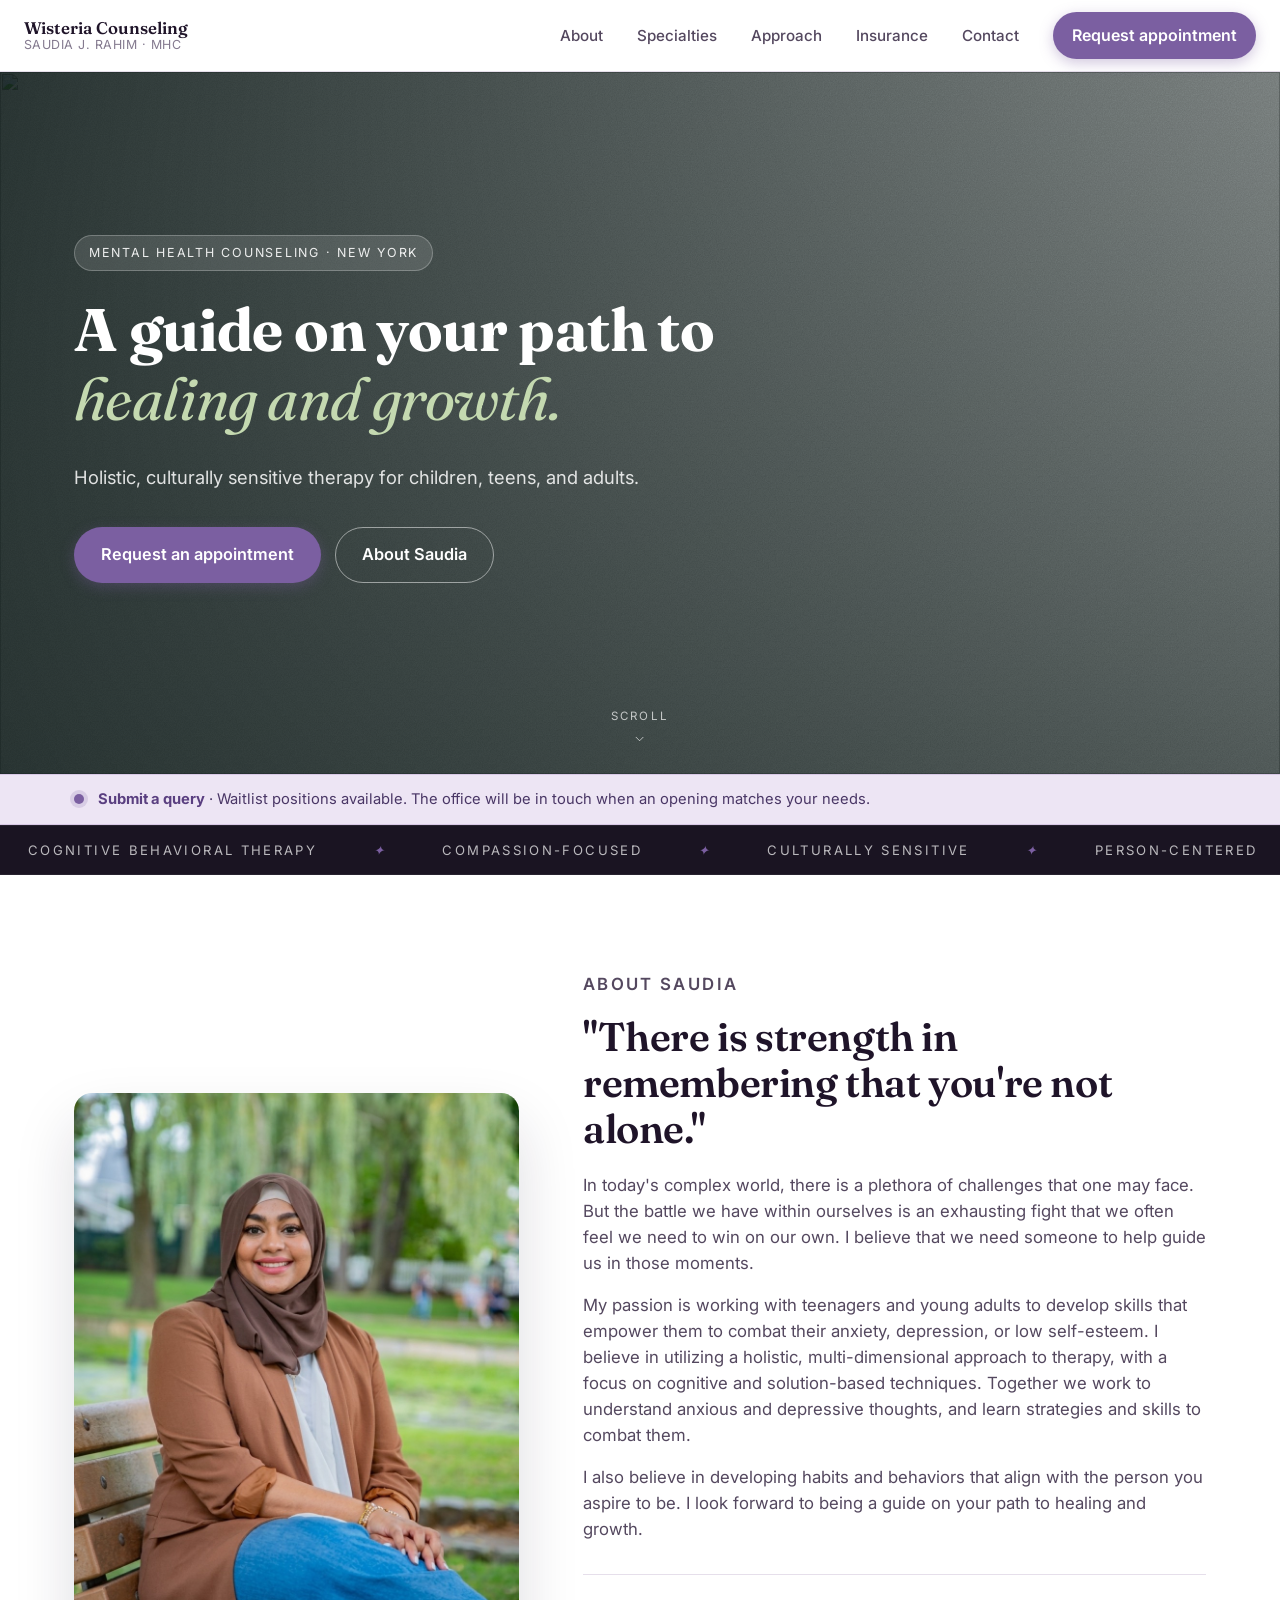
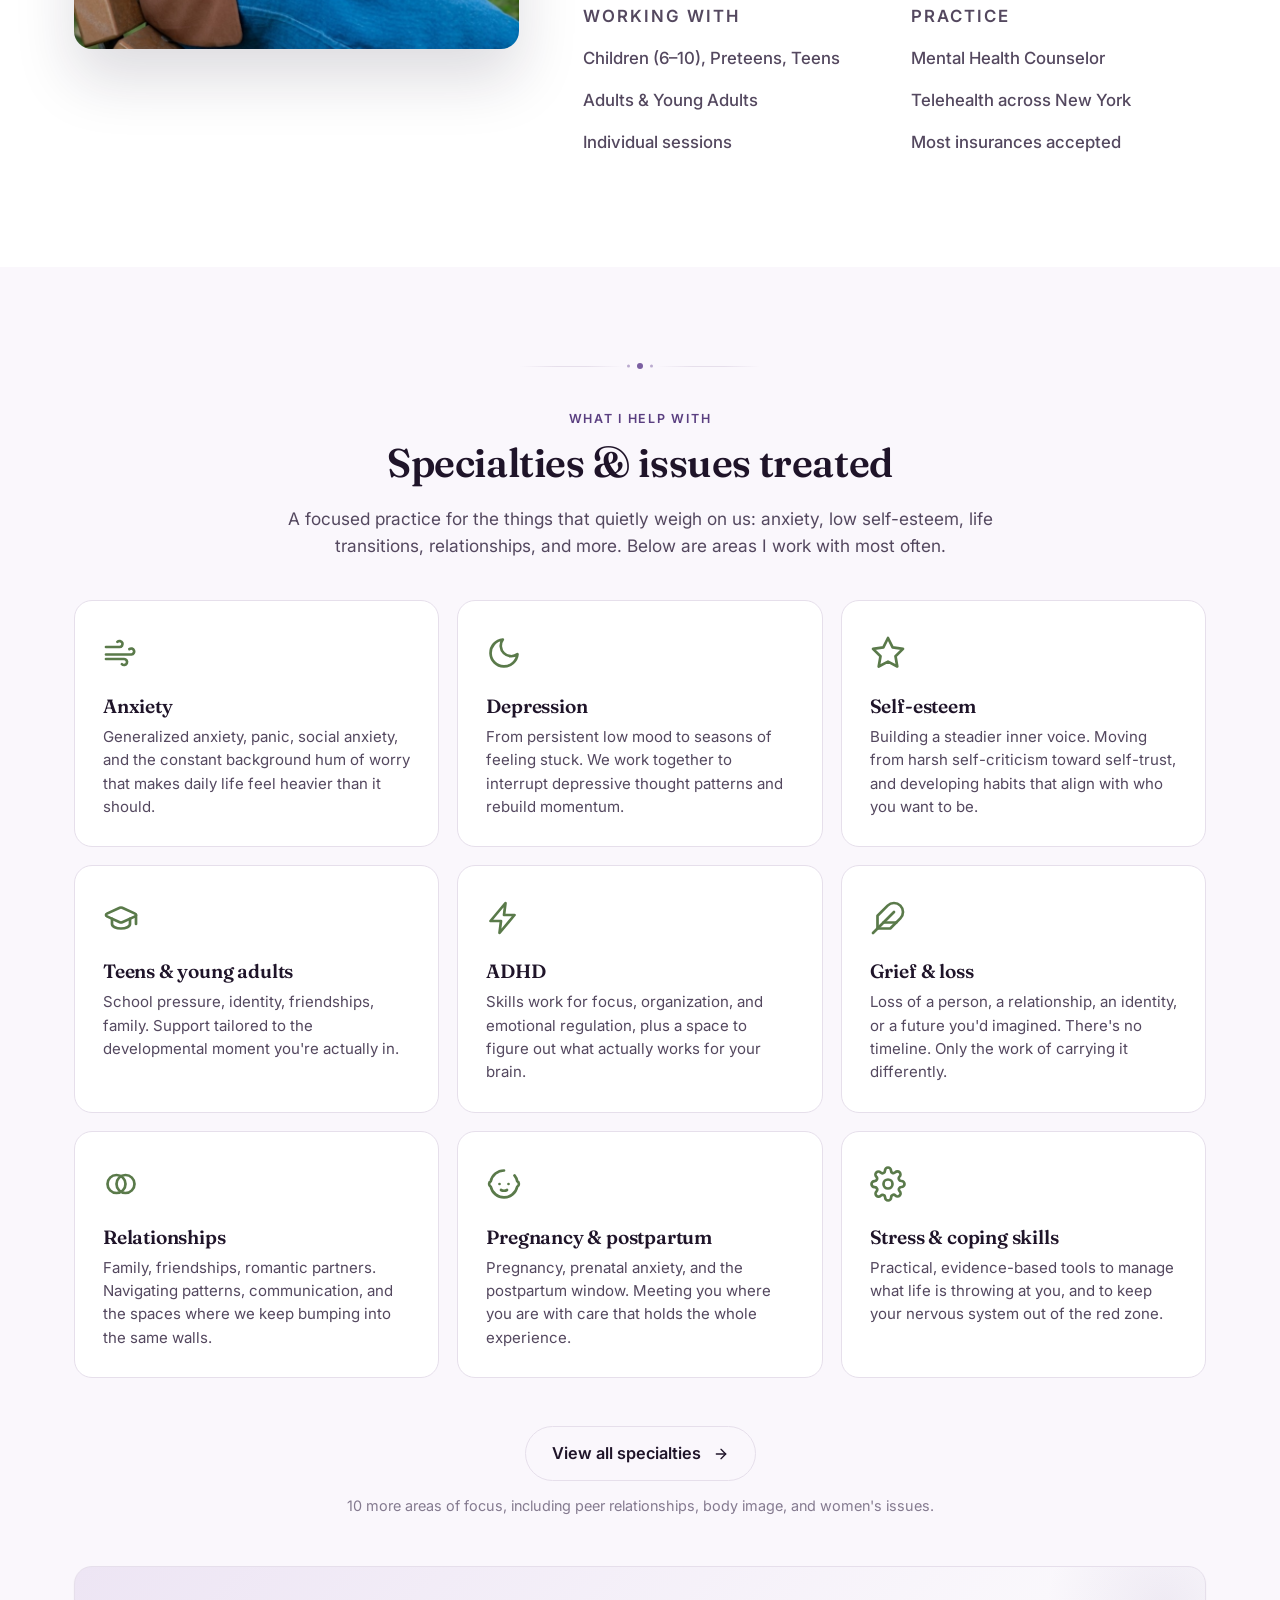
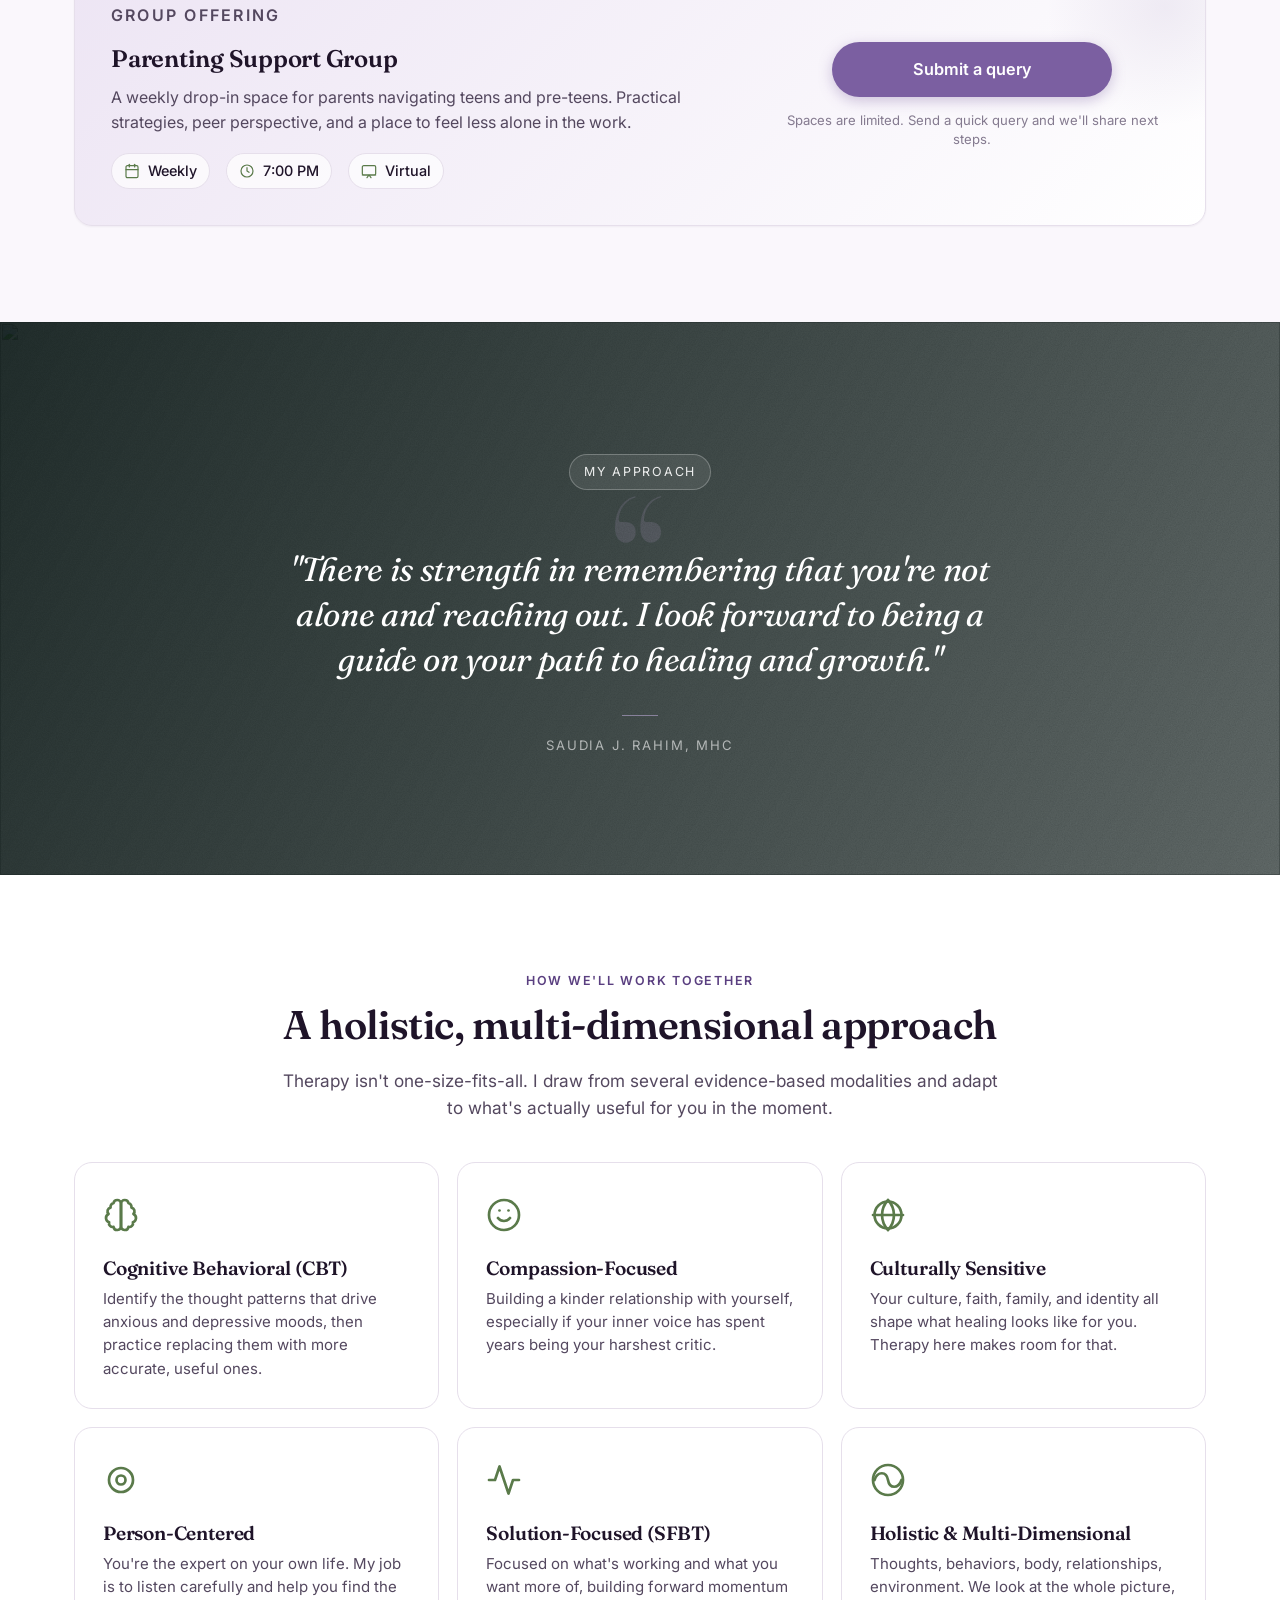
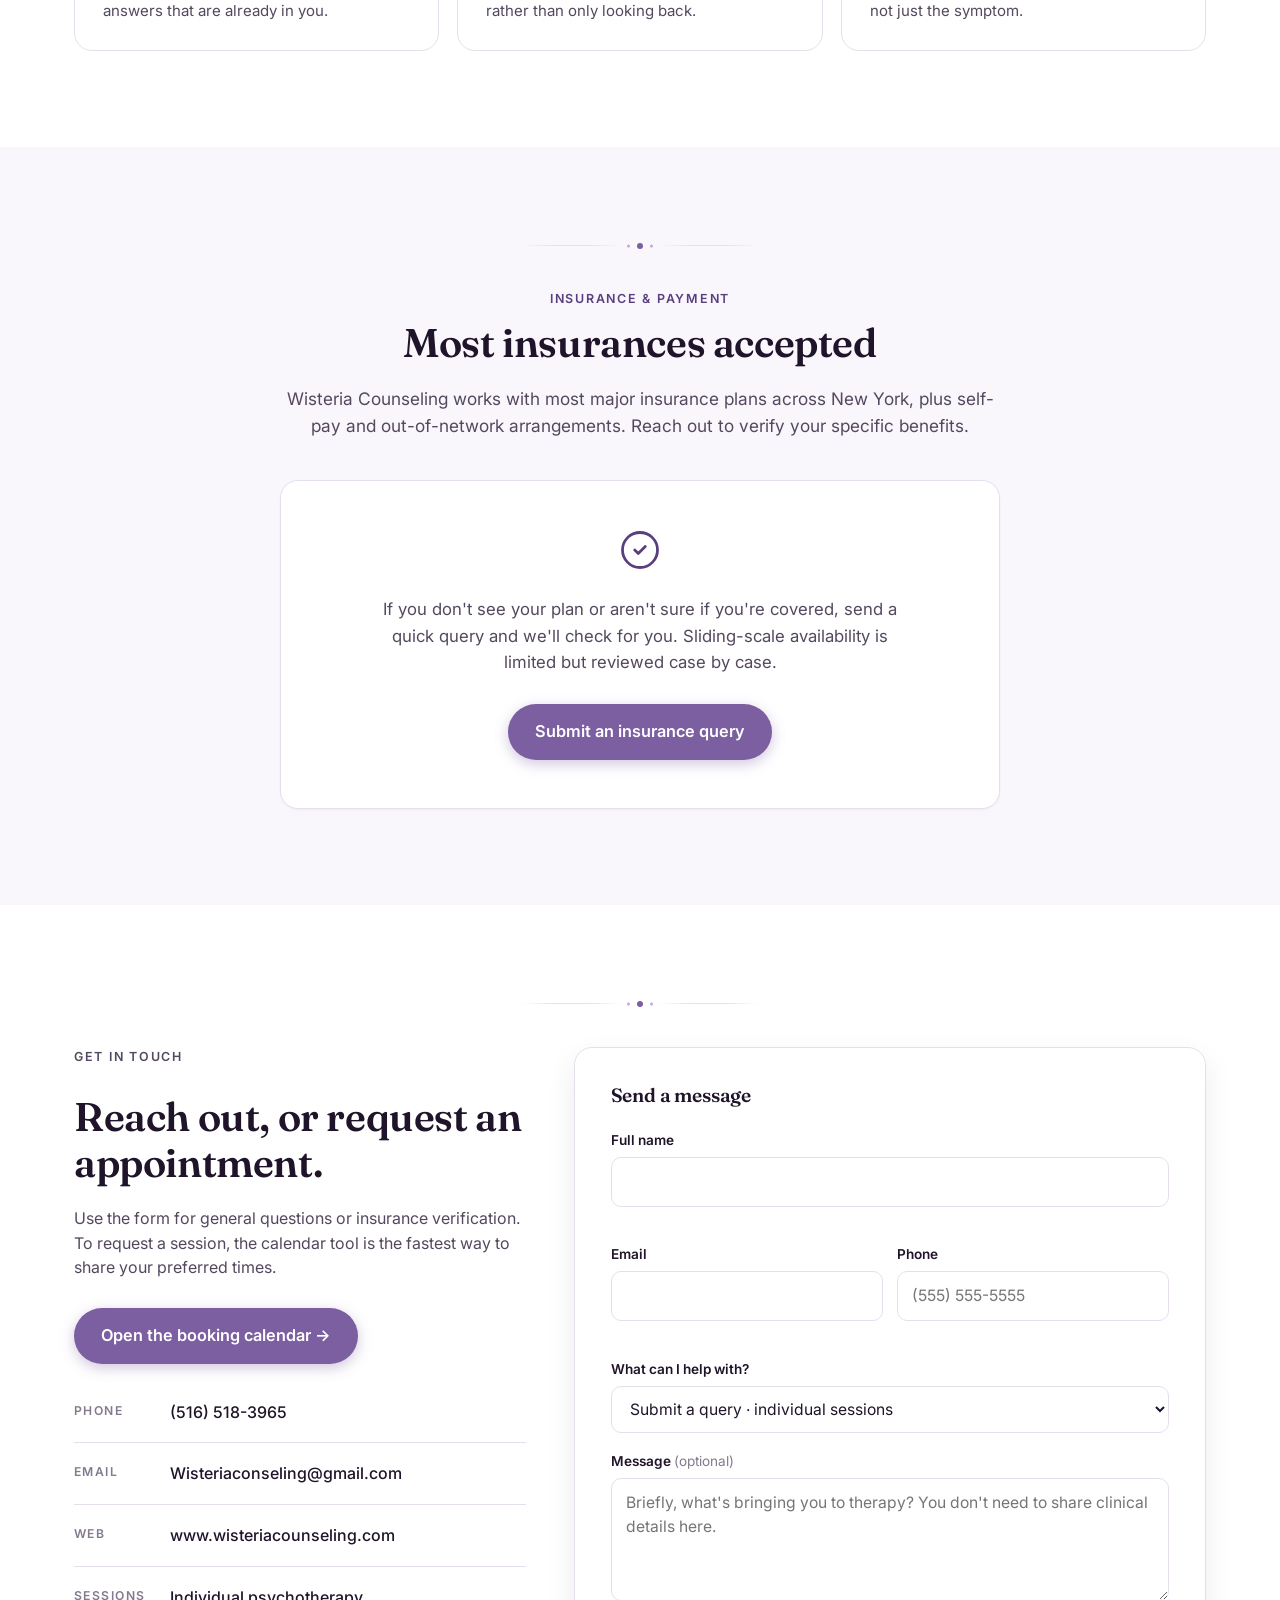
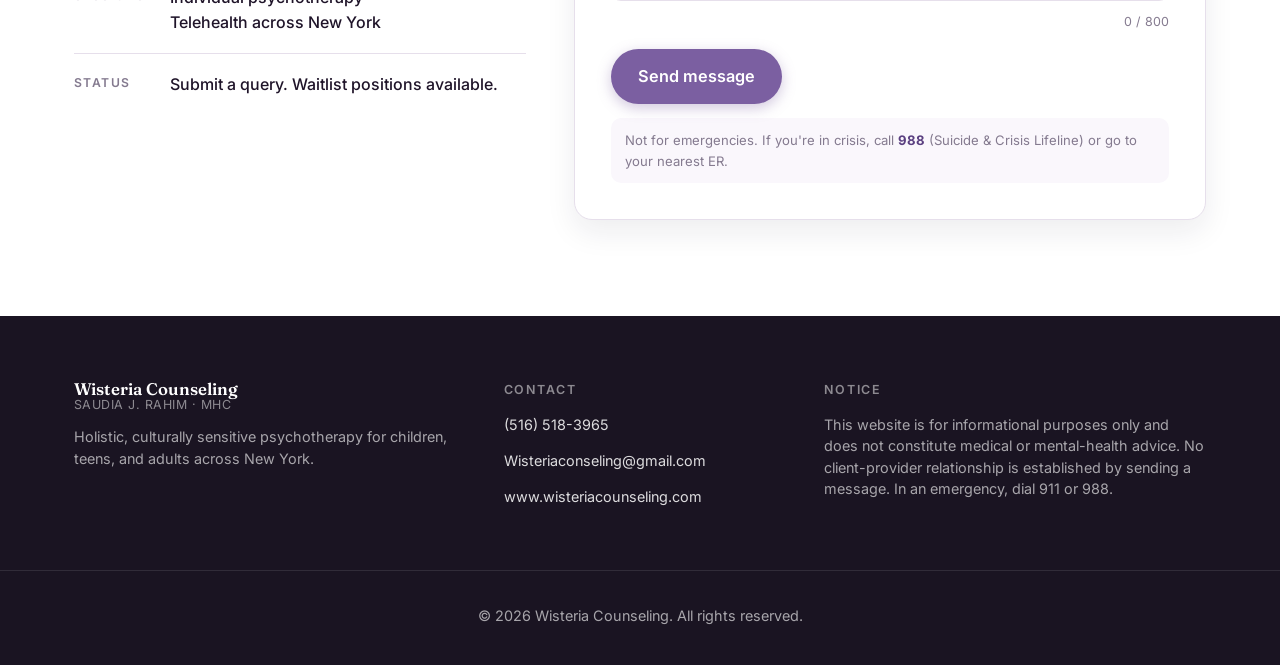
==== index.html @ a7a2834b "Swap hero and spotlight wisteria photos to denser-bloom shots Both background images now use closer," ====
<!doctype html>
<html lang="en">
<head>
  <meta charset="utf-8" />
  <meta name="viewport" content="width=device-width,initial-scale=1" />
  <title>Wisteria Counseling · Saudia J. Rahim, MHC · New York</title>
  <meta name="description" content="Holistic, culturally sensitive psychotherapy for children, teens, and adults across New York. Cognitive and solution-focused approaches for anxiety, depression, and self-esteem." />
  <link rel="preconnect" href="https://fonts.googleapis.com" />
  <link rel="preconnect" href="https://fonts.gstatic.com" crossorigin />
  <link rel="stylesheet" href="https://fonts.googleapis.com/css2?family=Fraunces:opsz,wght@9..144,400;9..144,600;9..144,700&family=Inter:wght@400;500;600;700&display=swap" />
  <link rel="stylesheet" href="styles.css?v=2" />
</head>
<body>
  <a class="skip" href="#contact">Skip to contact</a>

  <header class="topbar">
    <a class="brand" href="/">
      <span class="brand-text">
        <strong>Wisteria Counseling</strong>
        <em>Saudia J. Rahim · MHC</em>
      </span>
    </a>

    <nav class="nav" aria-label="Primary">
      <a href="#about">About</a>
      <a href="#services">Specialties</a>
      <a href="#approach">Approach</a>
      <a href="#insurance">Insurance</a>
      <a href="#contact">Contact</a>
    </nav>

    <div class="topbar-cta">
      <a class="btn btn-primary" href="booking.html">Request appointment</a>
    </div>

    <button class="hamburger" id="hamburger" aria-label="Open menu" aria-expanded="false" aria-controls="mobile-menu">
      <span></span><span></span><span></span>
    </button>
  </header>

  <div class="mobile-menu" id="mobile-menu" hidden>
    <a href="#about">About</a>
    <a href="#services">Specialties</a>
    <a href="#approach">Approach</a>
    <a href="#insurance">Insurance</a>
    <a href="#contact">Contact</a>
    <a class="btn btn-primary" href="booking.html">Request appointment</a>
  </div>

  <!-- HERO -->
  <section class="hero">
    <img class="hero-photo" src="https://images.unsplash.com/photo-1672191777036-8cdf2d281b0f?w=2000&q=80&auto=format&fit=crop" alt="" />
    <div class="hero-overlay"></div>
    <div class="grain" aria-hidden="true"></div>
    <div class="hero-inner">
      <p class="eyebrow">Mental health counseling · New York</p>
      <h1>A guide on your path to <span class="accent">healing and growth.</span></h1>
      <p class="hero-sub">Holistic, culturally sensitive therapy for children, teens, and adults.</p>
      <div class="hero-ctas">
        <a class="btn btn-primary btn-lg" href="booking.html">Request an appointment</a>
        <a class="btn btn-ghost btn-lg" href="#about">About Saudia</a>
      </div>
    </div>

    <a class="scroll-cue" href="#about" aria-label="Scroll to about section">
      <span>Scroll</span>
      <svg viewBox="0 0 24 24" width="14" height="14" fill="none" stroke="currentColor" stroke-width="1.6" stroke-linecap="round" stroke-linejoin="round"><polyline points="6 9 12 15 18 9"/></svg>
    </a>
  </section>

  <!-- NOT ACCEPTING NOTICE -->
  <div class="notice" role="status" aria-live="polite">
    <div class="wrap notice-inner">
      <span class="notice-dot" aria-hidden="true"></span>
      <p><strong>Submit a query</strong> · Waitlist positions available. The office will be in touch when an opening matches your needs.</p>
    </div>
  </div>

  <!-- TICKER -->
  <div class="ticker" aria-hidden="true">
    <div class="ticker-track">
      <span>
        Cognitive Behavioral Therapy <em class="sep">✦</em>
        Compassion-Focused <em class="sep">✦</em>
        Culturally Sensitive <em class="sep">✦</em>
        Person-Centered <em class="sep">✦</em>
        Solution-Focused Brief Therapy <em class="sep">✦</em>
        Holistic &amp; Multi-Dimensional <em class="sep">✦</em>
      </span>
      <span>
        Cognitive Behavioral Therapy <em class="sep">✦</em>
        Compassion-Focused <em class="sep">✦</em>
        Culturally Sensitive <em class="sep">✦</em>
        Person-Centered <em class="sep">✦</em>
        Solution-Focused Brief Therapy <em class="sep">✦</em>
        Holistic &amp; Multi-Dimensional <em class="sep">✦</em>
      </span>
    </div>
  </div>

  <!-- ABOUT -->
  <section class="section" id="about">
    <div class="wrap about-grid">
      <figure class="about-photo reveal">
        <img src="images/saudia.jpeg" alt="Saudia Jameela Rahim, MHC, LP" />
      </figure>
      <div class="about-copy reveal">
        <p class="kicker">About Saudia</p>
        <h2>"There is strength in remembering that you're not alone."</h2>
        <p>In today's complex world, there is a plethora of challenges that one may face. But the battle we have within ourselves is an exhausting fight that we often feel we need to win on our own. I believe that we need someone to help guide us in those moments.</p>
        <p>My passion is working with teenagers and young adults to develop skills that empower them to combat their anxiety, depression, or low self-esteem. I believe in utilizing a holistic, multi-dimensional approach to therapy, with a focus on cognitive and solution-based techniques. Together we work to understand anxious and depressive thoughts, and learn strategies and skills to combat them.</p>
        <p>I also believe in developing habits and behaviors that align with the person you aspire to be. I look forward to being a guide on your path to healing and growth.</p>

        <div class="creds">
          <div>
            <p class="cred-label">Working with</p>
            <p class="cred-value">Children (6–10), Preteens, Teens</p>
            <p class="cred-value">Adults &amp; Young Adults</p>
            <p class="cred-value">Individual sessions</p>
          </div>
          <div>
            <p class="cred-label">Practice</p>
            <p class="cred-value">Mental Health Counselor</p>
            <p class="cred-value">Telehealth across New York</p>
            <p class="cred-value">Most insurances accepted</p>
          </div>
        </div>
      </div>
    </div>
  </section>

  <!-- SPECIALTIES -->
  <section class="section section-alt" id="services">
    <div class="wrap">
      <div class="ornament" aria-hidden="true"><span class="dot"></span></div>
      <header class="section-head reveal">
        <p class="kicker">What I help with</p>
        <h2>Specialties &amp; issues treated</h2>
        <p class="lead">A focused practice for the things that quietly weigh on us: anxiety, low self-esteem, life transitions, relationships, and more. Below are areas I work with most often.</p>
      </header>

      <div class="svc-grid reveal-grid">
        <article class="svc-card">
          <div class="svc-icon" aria-hidden="true">
            <svg viewBox="0 0 24 24" fill="none" stroke="currentColor" stroke-width="1.8" stroke-linecap="round" stroke-linejoin="round"><path d="M9.6 4.6A2 2 0 1 1 11 8H2"/><path d="M12.6 19.4A2 2 0 1 0 14 16H2"/><path d="M17.6 9.4A2 2 0 1 1 19 13H2"/></svg>
          </div>
          <h3>Anxiety</h3>
          <p>Generalized anxiety, panic, social anxiety, and the constant background hum of worry that makes daily life feel heavier than it should.</p>
        </article>

        <article class="svc-card">
          <div class="svc-icon" aria-hidden="true">
            <svg viewBox="0 0 24 24" fill="none" stroke="currentColor" stroke-width="1.8" stroke-linecap="round" stroke-linejoin="round"><path d="M21 12.79A9 9 0 1 1 11.21 3 7 7 0 0 0 21 12.79z"/></svg>
          </div>
          <h3>Depression</h3>
          <p>From persistent low mood to seasons of feeling stuck. We work together to interrupt depressive thought patterns and rebuild momentum.</p>
        </article>

        <article class="svc-card">
          <div class="svc-icon" aria-hidden="true">
            <svg viewBox="0 0 24 24" fill="none" stroke="currentColor" stroke-width="1.8" stroke-linecap="round" stroke-linejoin="round"><polygon points="12 2 15.09 8.26 22 9.27 17 14.14 18.18 21.02 12 17.77 5.82 21.02 7 14.14 2 9.27 8.91 8.26 12 2"/></svg>
          </div>
          <h3>Self-esteem</h3>
          <p>Building a steadier inner voice. Moving from harsh self-criticism toward self-trust, and developing habits that align with who you want to be.</p>
        </article>

        <article class="svc-card">
          <div class="svc-icon" aria-hidden="true">
            <svg viewBox="0 0 24 24" fill="none" stroke="currentColor" stroke-width="1.8" stroke-linecap="round" stroke-linejoin="round"><path d="M21.42 10.922a1 1 0 0 0-.019-1.838L12.83 5.18a2 2 0 0 0-1.66 0L2.6 9.08a1 1 0 0 0 0 1.832l8.57 3.908a2 2 0 0 0 1.66 0z"/><path d="M22 10v6"/><path d="M6 12.5V16a6 3 0 0 0 12 0v-3.5"/></svg>
          </div>
          <h3>Teens &amp; young adults</h3>
          <p>School pressure, identity, friendships, family. Support tailored to the developmental moment you're actually in.</p>
        </article>

        <article class="svc-card">
          <div class="svc-icon" aria-hidden="true">
            <svg viewBox="0 0 24 24" fill="none" stroke="currentColor" stroke-width="1.8" stroke-linecap="round" stroke-linejoin="round"><path d="M13 2 3 14h7l-1 8 10-12h-7l1-8z"/></svg>
          </div>
          <h3>ADHD</h3>
          <p>Skills work for focus, organization, and emotional regulation, plus a space to figure out what actually works for your brain.</p>
        </article>

        <article class="svc-card">
          <div class="svc-icon" aria-hidden="true">
            <svg viewBox="0 0 24 24" fill="none" stroke="currentColor" stroke-width="1.8" stroke-linecap="round" stroke-linejoin="round"><path d="M20.24 12.24a6 6 0 0 0-8.49-8.49L5 10.5V19h8.5z"/><line x1="16" y1="8" x2="2" y2="22"/><line x1="17.5" y1="15" x2="9" y2="15"/></svg>
          </div>
          <h3>Grief &amp; loss</h3>
          <p>Loss of a person, a relationship, an identity, or a future you'd imagined. There's no timeline. Only the work of carrying it differently.</p>
        </article>

        <article class="svc-card">
          <div class="svc-icon" aria-hidden="true">
            <svg viewBox="0 0 24 24" fill="none" stroke="currentColor" stroke-width="1.8" stroke-linecap="round" stroke-linejoin="round"><circle cx="9" cy="12" r="6"/><circle cx="15" cy="12" r="6"/></svg>
          </div>
          <h3>Relationships</h3>
          <p>Family, friendships, romantic partners. Navigating patterns, communication, and the spaces where we keep bumping into the same walls.</p>
        </article>

        <article class="svc-card">
          <div class="svc-icon" aria-hidden="true">
            <svg viewBox="0 0 24 24" fill="none" stroke="currentColor" stroke-width="1.8" stroke-linecap="round" stroke-linejoin="round"><path d="M9 12h.01"/><path d="M15 12h.01"/><path d="M10 16c.5.3 1.2.5 2 .5s1.5-.2 2-.5"/><path d="M19 6.3a9 9 0 0 1 1.8 3.9 2 2 0 0 1 0 3.6 9 9 0 0 1-17.6 0 2 2 0 0 1 0-3.6A9 9 0 0 1 12 3"/></svg>
          </div>
          <h3>Pregnancy &amp; postpartum</h3>
          <p>Pregnancy, prenatal anxiety, and the postpartum window. Meeting you where you are with care that holds the whole experience.</p>
        </article>

        <article class="svc-card">
          <div class="svc-icon" aria-hidden="true">
            <svg viewBox="0 0 24 24" fill="none" stroke="currentColor" stroke-width="1.8" stroke-linecap="round" stroke-linejoin="round"><circle cx="12" cy="12" r="3"/><path d="M19.4 15a1.65 1.65 0 0 0 .33 1.82l.06.06a2 2 0 0 1-2.83 2.83l-.06-.06a1.65 1.65 0 0 0-1.82-.33 1.65 1.65 0 0 0-1 1.51V21a2 2 0 0 1-4 0v-.09A1.65 1.65 0 0 0 9 19.4a1.65 1.65 0 0 0-1.82.33l-.06.06a2 2 0 0 1-2.83-2.83l.06-.06a1.65 1.65 0 0 0 .33-1.82 1.65 1.65 0 0 0-1.51-1H3a2 2 0 0 1 0-4h.09A1.65 1.65 0 0 0 4.6 9a1.65 1.65 0 0 0-.33-1.82l-.06-.06a2 2 0 0 1 2.83-2.83l.06.06a1.65 1.65 0 0 0 1.82.33H9a1.65 1.65 0 0 0 1-1.51V3a2 2 0 0 1 4 0v.09a1.65 1.65 0 0 0 1 1.51 1.65 1.65 0 0 0 1.82-.33l.06-.06a2 2 0 0 1 2.83 2.83l-.06.06a1.65 1.65 0 0 0-.33 1.82V9a1.65 1.65 0 0 0 1.51 1H21a2 2 0 0 1 0 4h-.09a1.65 1.65 0 0 0-1.51 1z"/></svg>
          </div>
          <h3>Stress &amp; coping skills</h3>
          <p>Practical, evidence-based tools to manage what life is throwing at you, and to keep your nervous system out of the red zone.</p>
        </article>
      </div>

      <div class="svc-more">
        <a class="btn btn-ghost btn-lg" href="specialties.html" style="color: var(--text); border-color: var(--border);">
          View all specialties
          <svg viewBox="0 0 24 24" width="16" height="16" fill="none" stroke="currentColor" stroke-width="2" stroke-linecap="round" stroke-linejoin="round" style="margin-left: 4px;"><line x1="5" y1="12" x2="19" y2="12"/><polyline points="12 5 19 12 12 19"/></svg>
        </a>
        <p class="svc-more-note">10 more areas of focus, including peer relationships, body image, and women's issues.</p>
      </div>

      <!-- Featured group offering -->
      <aside class="featured-svc reveal" aria-labelledby="psg-title">
        <div class="featured-svc-meta">
          <p class="kicker">Group offering</p>
          <h3 id="psg-title">Parenting Support Group</h3>
          <p>A weekly drop-in space for parents navigating teens and pre-teens. Practical strategies, peer perspective, and a place to feel less alone in the work.</p>
          <ul class="featured-svc-facts" aria-label="Group details">
            <li>
              <svg viewBox="0 0 24 24" width="16" height="16" fill="none" stroke="currentColor" stroke-width="1.8" stroke-linecap="round" stroke-linejoin="round" aria-hidden="true"><rect x="3" y="4" width="18" height="18" rx="2"/><line x1="16" y1="2" x2="16" y2="6"/><line x1="8" y1="2" x2="8" y2="6"/><line x1="3" y1="10" x2="21" y2="10"/></svg>
              Weekly
            </li>
            <li>
              <svg viewBox="0 0 24 24" width="16" height="16" fill="none" stroke="currentColor" stroke-width="1.8" stroke-linecap="round" stroke-linejoin="round" aria-hidden="true"><circle cx="12" cy="12" r="9"/><polyline points="12 7 12 12 15 14"/></svg>
              7:00 PM
            </li>
            <li>
              <svg viewBox="0 0 24 24" width="16" height="16" fill="none" stroke="currentColor" stroke-width="1.8" stroke-linecap="round" stroke-linejoin="round" aria-hidden="true"><rect x="2" y="4" width="20" height="14" rx="2"/><path d="m9 22 3-4 3 4M2 18h20"/></svg>
              Virtual
            </li>
          </ul>
        </div>
        <div class="featured-svc-cta">
          <a class="btn btn-primary btn-lg" href="#contact">Submit a query</a>
          <p class="featured-svc-note">Spaces are limited. Send a quick query and we'll share next steps.</p>
        </div>
      </aside>
    </div>
  </section>

  <!-- SPOTLIGHT / philosophy -->
  <section class="spotlight">
    <img class="spotlight-photo" src="https://images.unsplash.com/photo-1651469322192-32acbc41a367?w=2000&q=80&auto=format&fit=crop" alt="" />
    <div class="spotlight-overlay"></div>
    <div class="grain" aria-hidden="true"></div>
    <div class="spotlight-inner">
      <p class="eyebrow">My approach</p>
      <blockquote>
        <p>"There is strength in remembering that you're not alone and reaching out. I look forward to being a guide on your path to healing and growth."</p>
        <footer>Saudia J. Rahim, MHC</footer>
      </blockquote>
    </div>
  </section>

  <!-- APPROACH / modalities -->
  <section class="section" id="approach">
    <div class="wrap">
      <header class="section-head reveal">
        <p class="kicker">How we'll work together</p>
        <h2>A holistic, multi-dimensional approach</h2>
        <p class="lead">Therapy isn't one-size-fits-all. I draw from several evidence-based modalities and adapt to what's actually useful for you in the moment.</p>
      </header>

      <div class="svc-grid reveal-grid">
        <article class="svc-card">
          <div class="svc-icon" aria-hidden="true">
            <svg viewBox="0 0 24 24" fill="none" stroke="currentColor" stroke-width="1.8" stroke-linecap="round" stroke-linejoin="round"><path d="M9.5 2A2.5 2.5 0 0 1 12 4.5v15a2.5 2.5 0 0 1-4.96.44 2.5 2.5 0 0 1-2.96-3.08 3 3 0 0 1-.34-5.58 2.5 2.5 0 0 1 1.32-4.24 2.5 2.5 0 0 1 1.98-3 2.5 2.5 0 0 1 2.46-2.04Z"/><path d="M14.5 2A2.5 2.5 0 0 0 12 4.5v15a2.5 2.5 0 0 0 4.96.44 2.5 2.5 0 0 0 2.96-3.08 3 3 0 0 0 .34-5.58 2.5 2.5 0 0 0-1.32-4.24 2.5 2.5 0 0 0-1.98-3 2.5 2.5 0 0 0-2.46-2.04Z"/></svg>
          </div>
          <h3>Cognitive Behavioral (CBT)</h3>
          <p>Identify the thought patterns that drive anxious and depressive moods, then practice replacing them with more accurate, useful ones.</p>
        </article>

        <article class="svc-card">
          <div class="svc-icon" aria-hidden="true">
            <svg viewBox="0 0 24 24" fill="none" stroke="currentColor" stroke-width="1.8" stroke-linecap="round" stroke-linejoin="round"><circle cx="12" cy="12" r="10"/><path d="M8 14s1.5 2 4 2 4-2 4-2"/><line x1="9" y1="9" x2="9.01" y2="9"/><line x1="15" y1="9" x2="15.01" y2="9"/></svg>
          </div>
          <h3>Compassion-Focused</h3>
          <p>Building a kinder relationship with yourself, especially if your inner voice has spent years being your harshest critic.</p>
        </article>

        <article class="svc-card">
          <div class="svc-icon" aria-hidden="true">
            <svg viewBox="0 0 24 24" fill="none" stroke="currentColor" stroke-width="1.8" stroke-linecap="round" stroke-linejoin="round"><circle cx="12" cy="12" r="9"/><path d="M2 12h20M12 2a15 15 0 0 1 4 10 15 15 0 0 1-4 10M12 2a15 15 0 0 0-4 10 15 15 0 0 0 4 10"/></svg>
          </div>
          <h3>Culturally Sensitive</h3>
          <p>Your culture, faith, family, and identity all shape what healing looks like for you. Therapy here makes room for that.</p>
        </article>

        <article class="svc-card">
          <div class="svc-icon" aria-hidden="true">
            <svg viewBox="0 0 24 24" fill="none" stroke="currentColor" stroke-width="1.8" stroke-linecap="round" stroke-linejoin="round"><circle cx="12" cy="12" r="3"/><circle cx="12" cy="12" r="8"/></svg>
          </div>
          <h3>Person-Centered</h3>
          <p>You're the expert on your own life. My job is to listen carefully and help you find the answers that are already in you.</p>
        </article>

        <article class="svc-card">
          <div class="svc-icon" aria-hidden="true">
            <svg viewBox="0 0 24 24" fill="none" stroke="currentColor" stroke-width="1.8" stroke-linecap="round" stroke-linejoin="round"><polyline points="22 12 18 12 15 21 9 3 6 12 2 12"/></svg>
          </div>
          <h3>Solution-Focused (SFBT)</h3>
          <p>Focused on what's working and what you want more of, building forward momentum rather than only looking back.</p>
        </article>

        <article class="svc-card">
          <div class="svc-icon" aria-hidden="true">
            <svg viewBox="0 0 24 24" fill="none" stroke="currentColor" stroke-width="1.8" stroke-linecap="round" stroke-linejoin="round"><path d="M3 12c2-6 8-6 9 0s7 6 9 0"/><circle cx="12" cy="12" r="10"/></svg>
          </div>
          <h3>Holistic &amp; Multi-Dimensional</h3>
          <p>Thoughts, behaviors, body, relationships, environment. We look at the whole picture, not just the symptom.</p>
        </article>
      </div>
    </div>
  </section>

  <!-- INSURANCE -->
  <section class="section section-alt" id="insurance">
    <div class="wrap">
      <div class="ornament" aria-hidden="true"><span class="dot"></span></div>
      <header class="section-head reveal">
        <p class="kicker">Insurance &amp; payment</p>
        <h2>Most insurances accepted</h2>
        <p class="lead">Wisteria Counseling works with most major insurance plans across New York, plus self-pay and out-of-network arrangements. Reach out to verify your specific benefits.</p>
      </header>

      <div class="ins-statement reveal">
        <svg class="ins-statement-mark" viewBox="0 0 24 24" width="42" height="42" fill="none" stroke="currentColor" stroke-width="1.6" stroke-linecap="round" stroke-linejoin="round" aria-hidden="true">
          <path d="M9 12l2 2 4-4"/>
          <circle cx="12" cy="12" r="10"/>
        </svg>
        <p>If you don't see your plan or aren't sure if you're covered, send a quick query and we'll check for you. Sliding-scale availability is limited but reviewed case by case.</p>
        <a class="btn btn-primary btn-lg" href="#contact">Submit an insurance query</a>
      </div>
    </div>
  </section>

  <!-- CONTACT / form -->
  <section class="section" id="contact">
    <div class="wrap">
      <div class="ornament" aria-hidden="true"><span class="dot"></span></div>
    </div>
    <div class="wrap contact-grid">
      <div class="contact-copy reveal">
        <p class="kicker">Get in touch</p>
        <h2>Reach out, or request an appointment.</h2>
        <p>Use the form for general questions or insurance verification. To request a session, the calendar tool is the fastest way to share your preferred times.</p>

        <a class="btn btn-primary btn-lg" href="booking.html">Open the booking calendar →</a>

        <ul class="contact-list">
          <li>
            <span class="ci">Phone</span>
            <a href="tel:+15165183965">(516) 518-3965</a>
          </li>
          <li>
            <span class="ci">Email</span>
            <a href="mailto:Wisteriaconseling@gmail.com">Wisteriaconseling@gmail.com</a>
          </li>
          <li>
            <span class="ci">Web</span>
            <a href="https://www.wisteriacounseling.com">www.wisteriacounseling.com</a>
          </li>
          <li>
            <span class="ci">Sessions</span>
            <span>Individual psychotherapy<br/>Telehealth across New York</span>
          </li>
          <li>
            <span class="ci">Status</span>
            <span>Submit a query. Waitlist positions available.</span>
          </li>
        </ul>
      </div>

      <form class="contact-form reveal" id="contact-form" novalidate>
        <h3>Send a message</h3>

        <div class="field">
          <label for="cf-name">Full name</label>
          <input id="cf-name" name="name" type="text" required maxlength="80" autocomplete="name" />
          <small class="error" data-for="name"></small>
        </div>

        <div class="row-2">
          <div class="field">
            <label for="cf-email">Email</label>
            <input id="cf-email" name="email" type="email" required maxlength="120" autocomplete="email" />
            <small class="error" data-for="email"></small>
          </div>
          <div class="field">
            <label for="cf-phone">Phone</label>
            <input id="cf-phone" name="phone" type="tel" maxlength="20" autocomplete="tel" placeholder="(555) 555-5555" />
            <small class="error" data-for="phone"></small>
          </div>
        </div>

        <div class="field">
          <label for="cf-reason">What can I help with?</label>
          <select id="cf-reason" name="reason">
            <option>Submit a query · individual sessions</option>
            <option>Parenting Support Group · weekly</option>
            <option>Insurance question</option>
            <option>General question about therapy here</option>
            <option>Other</option>
          </select>
        </div>

        <div class="field">
          <label for="cf-msg">Message <span class="muted">(optional)</span></label>
          <textarea id="cf-msg" name="message" maxlength="800" rows="4" placeholder="Briefly, what's bringing you to therapy? You don't need to share clinical details here."></textarea>
          <div class="count"><span id="cf-count">0</span> / 800</div>
        </div>

        <!-- honeypot -->
        <input type="text" name="website" tabindex="-1" autocomplete="off" class="hp" aria-hidden="true" />

        <button type="submit" class="btn btn-primary btn-lg">Send message</button>
        <p class="form-note">Not for emergencies. If you're in crisis, call <strong>988</strong> (Suicide &amp; Crisis Lifeline) or go to your nearest ER.</p>
      </form>

      <div class="form-success" id="form-success" hidden>
        <div class="success-mark" aria-hidden="true">✓</div>
        <h3>Message sent</h3>
        <p>Thanks for reaching out. The office typically responds within a few business days.</p>
        <button type="button" class="btn btn-ghost" id="send-another">Send another message</button>
      </div>
    </div>
  </section>

  <!-- FOOTER -->
  <footer class="footer">
    <div class="wrap footer-grid">
      <div>
        <div class="brand">
          <span class="brand-text"><strong>Wisteria Counseling</strong><em>Saudia J. Rahim · MHC</em></span>
        </div>
        <p class="muted small">Holistic, culturally sensitive psychotherapy for children, teens, and adults across New York.</p>
      </div>

      <div>
        <p class="foot-h">Contact</p>
        <p class="muted small"><a href="tel:+15165183965">(516) 518-3965</a></p>
        <p class="muted small"><a href="mailto:Wisteriaconseling@gmail.com">Wisteriaconseling@gmail.com</a></p>
        <p class="muted small"><a href="https://www.wisteriacounseling.com">www.wisteriacounseling.com</a></p>
      </div>

      <div>
        <p class="foot-h">Notice</p>
        <p class="muted small">This website is for informational purposes only and does not constitute medical or mental-health advice. No client-provider relationship is established by sending a message. In an emergency, dial 911 or 988.</p>
      </div>
    </div>
    <div class="footer-base">
      <p class="muted small">© <span id="yr"></span> Wisteria Counseling. All rights reserved.</p>
    </div>
  </footer>

  <script src="script.js?v=3" defer></script>
</body>
</html>
---- styles.css ----
/* ---------- tokens ---------- */
:root {
  --bg: #ffffff;
  --bg-2: #faf7fc;
  --bg-3: #f0e9f4;
  --text: #1f1429;
  --text-2: #54485f;
  --text-3: #847a8f;
  /* wisteria purple (primary brand) — kept under --teal* var names for minimal diff */
  --teal: #7B5FA1;
  --teal-d: #5A3F80;
  --teal-l: #EDE5F4;
  /* sage green (secondary accent) */
  --leaf: #7C9E6C;
  --leaf-d: #5A7A4A;
  --leaf-l: #E8EFE3;
  --sand: #f5ede0;
  --dark: #1a1422;
  --border: #e6dfeb;
  --shadow-sm: 0 1px 2px rgba(30, 20, 50, .05);
  --shadow: 0 12px 30px rgba(30, 20, 50, .08);
  --shadow-lg: 0 30px 60px rgba(30, 20, 50, .15);
  --radius: 12px;
  --radius-lg: 18px;
  --ease: cubic-bezier(.2, .7, .2, 1);
  --maxw: 1180px;
}

* { box-sizing: border-box; }
html { scroll-behavior: smooth; overflow-x: hidden; }
body {
  margin: 0;
  font-family: 'Inter', system-ui, -apple-system, sans-serif;
  color: var(--text);
  background: var(--bg);
  line-height: 1.55;
  -webkit-font-smoothing: antialiased;
  overflow-x: hidden;
}

/* shared brand selection + focus */
::selection { background: var(--teal); color: #fff; }
:focus-visible {
  outline: 2px solid var(--teal);
  outline-offset: 3px;
  border-radius: 6px;
}

/* reusable SVG grain overlay (data-URI, no extra HTTP request) */
.grain {
  position: absolute; inset: 0; pointer-events: none;
  opacity: .25; mix-blend-mode: overlay; z-index: 0;
  background-image: url("data:image/svg+xml;utf8,<svg xmlns='http://www.w3.org/2000/svg' width='240' height='240'><filter id='n'><feTurbulence type='fractalNoise' baseFrequency='0.85' numOctaves='2' stitchTiles='stitch'/><feColorMatrix values='0 0 0 0 0 0 0 0 0 0 0 0 0 0 0 0 0 0 0.6 0'/></filter><rect width='100%25' height='100%25' filter='url(%23n)'/></svg>");
}

img { display: block; max-width: 100%; height: auto; }
a { color: var(--teal-d); text-decoration: none; }
a:hover { text-decoration: underline; }

h1, h2, h3, h4, blockquote { font-family: 'Fraunces', Georgia, serif; font-weight: 600; letter-spacing: -.01em; line-height: 1.15; margin: 0 0 .5em; }
h1 { font-size: clamp(2.25rem, 5vw, 3.75rem); font-weight: 700; }
h2 { font-size: clamp(1.75rem, 3.2vw, 2.5rem); }
h3 { font-size: 1.2rem; font-weight: 600; }

.wrap { max-width: var(--maxw); margin: 0 auto; padding: 0 24px; }

/* skip link */
.skip {
  position: absolute; left: -9999px; top: 0;
  background: var(--teal); color: #fff; padding: 10px 16px; border-radius: 0 0 8px 0;
  font-weight: 600; z-index: 200;
}
.skip:focus { left: 0; }

/* ---------- buttons ---------- */
.btn {
  display: inline-flex; align-items: center; justify-content: center; gap: 8px;
  padding: 10px 18px; border-radius: 999px; border: 1px solid transparent;
  font: inherit; font-weight: 600; cursor: pointer;
  transition: transform .15s var(--ease), background .2s, color .2s, border-color .2s, box-shadow .2s;
  text-decoration: none;
}
.btn:hover { text-decoration: none; transform: translateY(-1px); }
.btn-primary { background: var(--teal); color: #fff; box-shadow: 0 4px 14px rgba(123,95,161,.35); }
.btn-primary:hover { background: var(--teal-d); box-shadow: 0 6px 20px rgba(123,95,161,.45); }
.btn-ghost { background: transparent; color: var(--text); border-color: rgba(255,255,255,.55); }
.btn-ghost:hover { background: rgba(255,255,255,.08); }
.btn-lg { padding: 14px 26px; font-size: 1.02rem; }

/* ---------- topbar ---------- */
.topbar {
  position: sticky; top: 0; z-index: 100;
  display: flex; align-items: center; gap: 20px;
  padding: 12px 24px;
  background: rgba(255,255,255,.85);
  backdrop-filter: saturate(150%) blur(12px);
  border-bottom: 1px solid var(--border);
}
.brand { display: flex; align-items: center; gap: 12px; color: var(--text); text-decoration: none; }
.brand:hover { text-decoration: none; }
.brand-mark {
  width: 40px; height: 40px; border-radius: 12px;
  background: var(--teal-l); color: var(--teal-d);
  display: grid; place-items: center;
  position: relative;
}
.brand-mark::before {
  content: "";
  position: absolute; inset: 0;
  border-radius: inherit;
  background: var(--teal-l);
  animation: breathe 5.6s ease-in-out infinite;
  z-index: -1;
}
@keyframes breathe {
  0%, 100% { transform: scale(1); opacity: .55; }
  50%      { transform: scale(1.35); opacity: 0; }
}
.brand-text { display: flex; flex-direction: column; line-height: 1.1; }
.brand-text strong { font-family: 'Fraunces', serif; font-size: 1.05rem; font-weight: 600; }
.brand-text em { font-style: normal; font-size: .78rem; color: var(--text-3); letter-spacing: .04em; text-transform: uppercase; }

.nav {
  margin-left: auto;
  display: flex; gap: 6px;
}
.nav a {
  color: var(--text-2); padding: 8px 4px; margin: 0 10px;
  font-weight: 500; font-size: .95rem;
  position: relative;
  transition: color .2s;
}
.nav a::after {
  content: "";
  position: absolute; left: 4px; right: 4px; bottom: 2px;
  height: 1.5px; background: var(--teal);
  transform: scaleX(0); transform-origin: right;
  transition: transform .4s var(--ease);
}
.nav a:hover { color: var(--text); text-decoration: none; }
.nav a:hover::after { transform: scaleX(1); transform-origin: left; }

.topbar-cta { display: flex; }
.hamburger {
  display: none;
  background: none; border: 0; padding: 8px;
  cursor: pointer;
  width: 38px; height: 38px;
  position: relative;
}
.hamburger span {
  display: block;
  position: absolute;
  left: 50%;
  width: 22px; height: 2px;
  background: var(--text);
  border-radius: 2px;
  transform-origin: center;
  transition: transform .35s var(--ease), opacity .2s ease, top .35s var(--ease);
  margin-left: -11px;
}
.hamburger span:nth-child(1) { top: 12px; }
.hamburger span:nth-child(2) { top: 18px; }
.hamburger span:nth-child(3) { top: 24px; }
.hamburger[aria-expanded="true"] span:nth-child(1) {
  top: 18px;
  transform: rotate(45deg);
}
.hamburger[aria-expanded="true"] span:nth-child(2) {
  opacity: 0;
  transform: scaleX(0);
}
.hamburger[aria-expanded="true"] span:nth-child(3) {
  top: 18px;
  transform: rotate(-45deg);
}

.mobile-menu {
  position: fixed; top: 68px; right: 8px;
  background: var(--bg); padding: 10px;
  display: flex; flex-direction: column; gap: 2px;
  z-index: 99;
  border: 1px solid var(--border);
  border-radius: 14px;
  box-shadow: 0 18px 40px rgba(30, 20, 50, .15);
  min-width: 220px;
  transform-origin: top right;

  /* closed state */
  opacity: 0;
  visibility: hidden;
  transform: scale(.92) translateY(-10px);
  transition:
    opacity .2s var(--ease),
    transform .28s cubic-bezier(.4, 0, .2, 1),
    visibility 0s linear .28s;
}
.mobile-menu.is-open {
  opacity: 1;
  visibility: visible;
  transform: scale(1) translateY(0);
  transition:
    opacity .22s var(--ease) .04s,
    transform .35s cubic-bezier(.2, 1.2, .4, 1),
    visibility 0s linear 0s;
}
.mobile-menu a {
  padding: 10px 14px; border-radius: 8px;
  color: var(--text); font-size: .98rem; font-weight: 500;
}
.mobile-menu a:hover { background: var(--bg-2); text-decoration: none; }
.mobile-menu .btn {
  margin-top: 8px;
  align-self: stretch;
  justify-content: center;
  padding: 10px 14px;
  font-size: .95rem;
}
.mobile-menu .btn-primary,
.mobile-menu .btn-primary:hover { color: #fff; }

@media (max-width: 860px) {
  .nav, .topbar-cta { display: none; }
  .hamburger { display: block; margin-left: auto; }
}

/* ---------- hero ---------- */
.hero {
  position: relative;
  min-height: 78vh;
  display: grid; align-items: center;
  overflow: hidden;
  color: #fff;
  isolation: isolate;
}
.hero-photo {
  position: absolute; inset: 0;
  width: 100%; height: 100%; object-fit: cover;
  z-index: -2;
}
.hero-overlay {
  position: absolute; inset: 0; z-index: -1;
  background:
    linear-gradient(120deg, rgba(15,29,27,.85) 0%, rgba(15,29,27,.55) 50%, rgba(15,29,27,.25) 100%),
    linear-gradient(180deg, rgba(15,29,27,.2), rgba(15,29,27,.6));
}
.hero-inner {
  max-width: var(--maxw); margin: 0 auto; padding: 96px 24px;
  width: 100%;
}
.eyebrow {
  display: inline-block;
  font-size: .78rem; letter-spacing: .14em; text-transform: uppercase;
  background: rgba(255,255,255,.12); border: 1px solid rgba(255,255,255,.25);
  color: rgba(255,255,255,.9);
  padding: 7px 14px; border-radius: 999px;
  margin-bottom: 24px;
}
.hero h1 { color: #fff; max-width: 820px; }
.hero h1 .accent { color: #C4D9B0; font-style: italic; font-weight: 400; }
.hero-sub {
  font-size: 1.15rem; max-width: 620px;
  color: rgba(255,255,255,.85);
  margin: 0 0 36px;
}
.hero-ctas { display: flex; gap: 14px; flex-wrap: wrap; margin-bottom: 40px; }
.hero-ctas .btn-ghost { color: #fff; border-color: rgba(255,255,255,.5); }

/* hero entrance choreography */
.hero .eyebrow,
.hero h1,
.hero-sub,
.hero-ctas,
.hero-pills {
  opacity: 0;
  transform: translateY(14px);
  animation: rise .9s var(--ease) forwards;
}
.hero .eyebrow { animation-delay: .05s; }
.hero h1       { animation-delay: .18s; }
.hero-sub      { animation-delay: .34s; }
.hero-ctas     { animation-delay: .5s; }
.hero-pills    { animation-delay: .66s; }
@keyframes rise {
  to { opacity: 1; transform: translateY(0); }
}

/* breath circle decoration: bottom-right of hero */
.breath-circle {
  position: absolute; right: -120px; bottom: -120px;
  width: 460px; height: 460px; border-radius: 50%;
  border: 1px solid rgba(182, 232, 223, .25);
  pointer-events: none;
}
.breath-circle::before,
.breath-circle::after {
  content: "";
  position: absolute; inset: 0; border-radius: 50%;
  border: 1px solid rgba(182, 232, 223, .18);
  animation: ripple 9s ease-out infinite;
}
.breath-circle::after { animation-delay: 4.5s; }
@keyframes ripple {
  0%   { transform: scale(.5); opacity: 0; }
  20%  { opacity: .9; }
  100% { transform: scale(1.15); opacity: 0; }
}

/* scroll cue */
.scroll-cue {
  position: absolute; left: 50%; bottom: 28px;
  transform: translateX(-50%);
  display: flex; flex-direction: column; align-items: center; gap: 6px;
  color: rgba(255,255,255,.7);
  font-size: .72rem; letter-spacing: .2em; text-transform: uppercase;
  z-index: 2;
}
.scroll-cue svg { animation: nudge 2.4s ease-in-out infinite; }
@keyframes nudge {
  0%, 100% { transform: translateY(0); opacity: .55; }
  50%      { transform: translateY(6px); opacity: 1; }
}

.hero-pills {
  display: flex; gap: 10px; flex-wrap: wrap;
  list-style: none; padding: 0; margin: 0;
  font-size: .9rem;
}
.hero-pills li {
  background: rgba(255,255,255,.1); border: 1px solid rgba(255,255,255,.2);
  border-radius: 999px; padding: 6px 14px;
  color: rgba(255,255,255,.92);
}
.hero-pills span { color: #C4D9B0; margin-right: 6px; }

/* ---------- waitlist notice banner ---------- */
.notice {
  background: var(--teal-l);
  border-top: 1px solid #d8c8e5;
  border-bottom: 1px solid #d8c8e5;
  color: #4a3766;
}
.notice-inner {
  display: flex; align-items: center; gap: 14px;
  padding: 14px 24px;
  font-size: .92rem;
}
.notice-inner p { margin: 0; line-height: 1.45; }
.notice-inner strong { color: var(--teal-d); }
.notice-dot {
  width: 10px; height: 10px; flex-shrink: 0;
  border-radius: 50%; background: var(--teal);
  box-shadow: 0 0 0 4px rgba(123, 95, 161, .18);
  animation: noticePulse 2.6s ease-in-out infinite;
}
@keyframes noticePulse {
  0%, 100% { box-shadow: 0 0 0 4px rgba(123, 95, 161, .18); }
  50%      { box-shadow: 0 0 0 8px rgba(123, 95, 161, .05); }
}

/* ---------- marquee ticker ---------- */
.ticker {
  background: var(--dark); color: rgba(255,255,255,.7);
  overflow: hidden; white-space: nowrap;
  border-top: 1px solid rgba(255,255,255,.06);
  border-bottom: 1px solid rgba(255,255,255,.06);
}
.ticker-track {
  display: inline-flex; gap: 56px;
  padding: 14px 28px;
  animation: ticker 38s linear infinite;
  font-size: .82rem; letter-spacing: .18em; text-transform: uppercase;
}
.ticker-track span { display: inline-flex; align-items: center; gap: 56px; }
.ticker-track .sep { color: var(--teal); }
@keyframes ticker {
  from { transform: translateX(0); }
  to   { transform: translateX(-50%); }
}
.ticker:hover .ticker-track { animation-play-state: paused; }

/* ---------- section ornament divider ---------- */
.ornament {
  display: flex; align-items: center; justify-content: center;
  gap: 14px;
  margin: 0 auto 40px;
  color: var(--teal);
  max-width: 240px;
}
.ornament::before,
.ornament::after {
  content: "";
  flex: 1; height: 1px;
  background: linear-gradient(90deg, transparent, var(--border) 35%, var(--border) 65%, transparent);
}
.ornament .dot {
  width: 6px; height: 6px; border-radius: 50%;
  background: var(--teal);
  position: relative;
}
.ornament .dot::before,
.ornament .dot::after {
  content: ""; width: 3px; height: 3px; border-radius: 50%;
  background: var(--teal); opacity: .5;
  position: absolute; top: 50%; transform: translateY(-50%);
}
.ornament .dot::before { left: -10px; }
.ornament .dot::after  { right: -10px; }

/* scroll-reveal */
.reveal {
  opacity: 0;
  transform: translateY(22px);
  transition: opacity .9s var(--ease), transform .9s var(--ease);
}
.reveal.is-in {
  opacity: 1;
  transform: translateY(0);
}
.reveal-grid > * {
  opacity: 0;
  transform: translateY(18px);
  transition: opacity .8s var(--ease), transform .8s var(--ease);
}
.reveal-grid.is-in > * { opacity: 1; transform: translateY(0); }
.reveal-grid.is-in > *:nth-child(1) { transition-delay: .02s; }
.reveal-grid.is-in > *:nth-child(2) { transition-delay: .08s; }
.reveal-grid.is-in > *:nth-child(3) { transition-delay: .14s; }
.reveal-grid.is-in > *:nth-child(4) { transition-delay: .2s; }
.reveal-grid.is-in > *:nth-child(5) { transition-delay: .26s; }
.reveal-grid.is-in > *:nth-child(6) { transition-delay: .32s; }
.reveal-grid.is-in > *:nth-child(7) { transition-delay: .38s; }
.reveal-grid.is-in > *:nth-child(8) { transition-delay: .44s; }
.reveal-grid.is-in > *:nth-child(9) { transition-delay: .5s; }

/* ---------- generic section ---------- */
.section { padding: 96px 0; }
.section-alt { background: var(--bg-2); }
.section-head { max-width: 720px; margin: 0 auto 40px; text-align: center; }
.kicker {
  font-size: .78rem; letter-spacing: .14em; text-transform: uppercase;
  color: var(--teal-d); font-weight: 600; margin: 0 0 12px;
}
.lead { font-size: 1.08rem; color: var(--text-2); }

/* ---------- about ---------- */
.about-grid {
  display: grid; grid-template-columns: 5fr 7fr; gap: 64px; align-items: center;
}
.about-photo {
  margin: 0;
  border-radius: var(--radius-lg); overflow: hidden;
  box-shadow: var(--shadow-lg);
  aspect-ratio: 4/5;
  position: relative;
}
.about-photo img { width: 100%; height: 100%; object-fit: cover; }
.about-copy h2 { margin-top: 8px; }
.about-copy p { color: var(--text-2); margin: 0 0 16px; font-size: 1.05rem; }
.creds {
  margin-top: 32px; padding-top: 28px; border-top: 1px solid var(--border);
  display: grid; grid-template-columns: 1fr 1fr; gap: 32px;
}
.cred-label {
  font-size: .78rem; letter-spacing: .12em; text-transform: uppercase;
  color: var(--text-3); margin: 0 0 8px; font-weight: 600;
}
.cred-value { margin: 0 0 4px; color: var(--text); font-size: .95rem; font-weight: 500; }

@media (max-width: 860px) {
  .about-grid { grid-template-columns: 1fr; gap: 40px; }
  .about-photo { max-width: 380px; }
  .creds { grid-template-columns: 1fr; gap: 24px; }
}

/* ---------- services grid ---------- */
.svc-grid {
  display: grid;
  grid-template-columns: repeat(3, 1fr);
  gap: 18px;
}
.svc-card {
  background: var(--bg);
  border: 1px solid var(--border);
  border-radius: var(--radius-lg);
  padding: 28px;
  transition: transform .25s var(--ease), box-shadow .25s, border-color .25s;
}
.svc-card:hover { transform: translateY(-4px); box-shadow: var(--shadow); border-color: var(--teal-l); }
.svc-icon {
  width: 48px; height: 48px;
  color: var(--leaf-d);
  display: grid; place-items: center;
  margin-bottom: 18px;
  margin-left: -6px;
  transition: transform .5s var(--ease), color .3s;
}
.svc-icon svg { width: 36px; height: 36px; }
.svc-card:hover .svc-icon {
  transform: rotate(-6deg) scale(1.08);
  color: var(--leaf);
}
.svc-card h3 { margin: 0 0 8px; }
.svc-card p { color: var(--text-2); font-size: .94rem; margin: 0; }

@media (max-width: 920px) { .svc-grid { grid-template-columns: repeat(2, 1fr); } }
@media (max-width: 560px) { .svc-grid { grid-template-columns: 1fr; } }

.svc-more {
  margin-top: 48px;
  text-align: center;
}
.svc-more .btn { transition: transform .15s var(--ease), border-color .2s, background .2s; }
.svc-more .btn:hover {
  border-color: var(--teal) !important;
  background: var(--teal-l);
}
.svc-more .btn svg { transition: transform .25s var(--ease); }
.svc-more .btn:hover svg { transform: translateX(4px); }
.svc-more-note {
  font-size: .9rem;
  color: var(--text-3);
  margin: 14px 0 0;
}

/* ---------- spotlight ---------- */
.spotlight {
  position: relative; padding: 120px 0;
  color: #fff; isolation: isolate; overflow: hidden;
}
.spotlight-photo {
  position: absolute; inset: 0; z-index: -2;
  width: 100%; height: 100%; object-fit: cover;
}
.spotlight-overlay {
  position: absolute; inset: 0; z-index: -1;
  background: linear-gradient(120deg, rgba(15,29,27,.92) 0%, rgba(15,29,27,.65) 100%);
}
.spotlight-inner {
  max-width: 800px; margin: 0 auto; padding: 0 24px; text-align: center;
  position: relative;
}
.spotlight .eyebrow { background: rgba(255,255,255,.08); }
.spotlight blockquote {
  font-family: 'Fraunces', serif;
  font-size: clamp(1.5rem, 2.6vw, 2.1rem); line-height: 1.35;
  font-weight: 400; font-style: italic; margin: 0;
  position: relative;
}
.spotlight blockquote::before {
  content: "\201C";
  position: absolute; left: 50%; top: -.35em;
  transform: translateX(-50%);
  font-family: 'Fraunces', serif;
  font-size: 12rem;
  line-height: 1;
  color: rgba(196, 175, 222, .16);
  font-style: normal;
  pointer-events: none;
  z-index: -1;
}
.spotlight blockquote footer {
  display: block; margin-top: 28px;
  font-family: 'Inter', sans-serif; font-style: normal;
  font-size: .82rem; letter-spacing: .14em; text-transform: uppercase;
  color: rgba(255,255,255,.6);
  position: relative; padding-top: 22px;
}
.spotlight blockquote footer::before {
  content: "";
  position: absolute; left: 50%; top: 0;
  transform: translateX(-50%);
  width: 36px; height: 1px;
  background: rgba(196, 175, 222, .55);
}

/* ---------- insurance ---------- */
.ins-grid {
  display: grid; grid-template-columns: repeat(4, 1fr);
  gap: 14px; list-style: none; padding: 0; margin: 0 0 28px;
}
.ins-card {
  background: var(--bg);
  border: 1px solid var(--border);
  border-radius: var(--radius);
  min-height: 110px;
  display: grid; place-items: center;
  padding: 18px; text-align: center;
  font-weight: 600; color: var(--text-2);
  transition: border-color .2s, color .2s, transform .15s var(--ease);
  font-size: .98rem; line-height: 1.3;
}
.ins-card:hover { border-color: var(--teal); color: var(--teal-d); transform: translateY(-2px); }
.ins-note {
  text-align: center; color: var(--text-3); font-size: .9rem;
}

/* insurance statement panel (replaces card grid) */
.ins-statement {
  max-width: 720px;
  margin: 0 auto;
  background: var(--bg);
  border: 1px solid var(--border);
  border-radius: var(--radius-lg);
  padding: 48px 40px;
  text-align: center;
  box-shadow: var(--shadow-sm);
}
.ins-statement-mark {
  color: var(--teal-d);
  margin-bottom: 18px;
}
.ins-statement p {
  font-size: 1.05rem;
  color: var(--text-2);
  max-width: 540px;
  margin: 0 auto 28px;
  line-height: 1.6;
}
@media (max-width: 600px) {
  .ins-statement { padding: 32px 24px; }
}

/* featured group offering callout */
.featured-svc {
  margin: 48px 0 0;
  background: linear-gradient(135deg, var(--teal-l) 0%, var(--bg) 100%);
  border: 1px solid var(--border);
  border-radius: var(--radius-lg);
  padding: 36px;
  display: grid;
  grid-template-columns: 1.6fr 1fr;
  gap: 36px;
  align-items: center;
  box-shadow: var(--shadow-sm);
  position: relative;
  overflow: hidden;
}
.featured-svc::before {
  content: "";
  position: absolute; right: -80px; top: -80px;
  width: 240px; height: 240px; border-radius: 50%;
  background: radial-gradient(circle, rgba(123,95,161,.10), transparent 70%);
  pointer-events: none;
}
.featured-svc-meta { position: relative; z-index: 1; }
.featured-svc-meta h3 {
  font-family: 'Fraunces', serif;
  font-size: 1.5rem;
  font-weight: 600;
  margin: 6px 0 12px;
}
.featured-svc-meta p {
  color: var(--text-2);
  margin: 0 0 18px;
  font-size: 1rem;
}
.featured-svc-facts {
  list-style: none; padding: 0; margin: 0;
  display: flex; gap: 16px; flex-wrap: wrap;
}
.featured-svc-facts li {
  display: inline-flex; align-items: center; gap: 8px;
  font-size: .9rem;
  color: var(--text);
  font-weight: 500;
  background: rgba(255,255,255,.7);
  padding: 6px 12px;
  border-radius: 999px;
  border: 1px solid var(--border);
}
.featured-svc-facts svg { color: var(--leaf-d); flex-shrink: 0; }
.featured-svc-cta {
  text-align: center;
  position: relative; z-index: 1;
}
.featured-svc-cta .btn { width: 100%; max-width: 280px; }
.featured-svc-note {
  font-size: .82rem;
  color: var(--text-3);
  margin: 14px 0 0;
  line-height: 1.45;
}
@media (max-width: 760px) {
  .featured-svc {
    grid-template-columns: 1fr;
    padding: 28px;
    gap: 24px;
  }
  .featured-svc-cta { text-align: left; }
  .featured-svc-cta .btn { max-width: none; }
}

/* responsive column counts */
@media (max-width: 920px) { .ins-grid { grid-template-columns: repeat(3, 1fr); } }
@media (max-width: 600px) { .ins-grid { grid-template-columns: repeat(2, 1fr); } }

/* dynamic visible count: always fills full rows for the current breakpoint */
/* desktop 4 cols → show 8 (2 rows) */
.ins-grid > li:nth-child(n+9) { display: none; }
/* tablet 3 cols → show 6 (2 rows) */
@media (max-width: 920px) {
  .ins-grid > li { display: grid; }
  .ins-grid > li:nth-child(n+7) { display: none; }
}
/* mobile 2 cols → show 4 (2 rows) */
@media (max-width: 600px) {
  .ins-grid > li { display: grid; }
  .ins-grid > li:nth-child(n+5) { display: none; }
}
/* expanded: all cards visible regardless of breakpoint */
.ins-grid.is-expanded > li {
  display: grid !important;
  animation: insFadeIn .4s var(--ease) both;
}
@keyframes insFadeIn {
  from { opacity: 0; transform: translateY(-4px); }
  to   { opacity: 1; transform: translateY(0); }
}

.ins-toggle-wrap {
  margin: 20px 0 8px;
  text-align: center;
}
.ins-toggle {
  display: inline-flex; align-items: center; gap: 8px;
  padding: 12px 22px;
  background: var(--bg);
  border: 1px solid var(--border);
  border-radius: 999px;
  color: var(--text);
  font: inherit;
  font-size: .92rem;
  font-weight: 600;
  cursor: pointer;
  transition: border-color .2s, background .2s, color .2s, transform .15s var(--ease);
}
.ins-toggle:hover {
  border-color: var(--teal);
  background: var(--teal-l);
  color: var(--teal-d);
  transform: translateY(-1px);
}
.ins-toggle-chev {
  transition: transform .3s var(--ease);
}
.ins-toggle[aria-expanded="true"] .ins-toggle-chev {
  transform: rotate(180deg);
}

/* ---------- contact ---------- */
.contact-grid {
  display: grid; grid-template-columns: 5fr 7fr; gap: 48px;
  align-items: start;
  position: relative;
}
.contact-copy h2 { margin-top: 8px; }
.contact-copy > p { color: var(--text-2); margin-bottom: 28px; }
.contact-copy .btn { margin-bottom: 36px; }
.contact-list {
  list-style: none; padding: 0; margin: 0;
  display: grid; gap: 18px;
}
.contact-list li {
  display: grid; grid-template-columns: 80px 1fr; gap: 16px;
  padding-top: 18px; border-top: 1px solid var(--border);
}
.contact-list li:first-child { border-top: 0; padding-top: 0; }
.contact-list .ci {
  font-size: .76rem; letter-spacing: .12em; text-transform: uppercase;
  color: var(--text-3); font-weight: 600; padding-top: 2px;
}
.contact-list a, .contact-list span { color: var(--text); font-weight: 500; }

.contact-form {
  background: var(--bg);
  border: 1px solid var(--border);
  border-radius: var(--radius-lg);
  padding: 36px;
  box-shadow: var(--shadow);
}
.contact-form h3 { margin: 0 0 24px; font-family: 'Fraunces', serif; }
.field { margin-bottom: 18px; }
.field label {
  display: block; font-size: .85rem; font-weight: 600;
  color: var(--text); margin-bottom: 6px;
}
.field label .muted { color: var(--text-3); font-weight: 400; }
.field input, .field select, .field textarea {
  width: 100%;
  padding: 12px 14px;
  font: inherit; font-size: .98rem;
  border: 1px solid var(--border); border-radius: 10px;
  background: var(--bg);
  color: var(--text);
  transition: border-color .2s, box-shadow .2s;
}
.field input:focus, .field select:focus, .field textarea:focus {
  outline: none; border-color: var(--teal);
  box-shadow: 0 0 0 4px var(--teal-l);
}
.field textarea { resize: vertical; min-height: 100px; font-family: inherit; }
.field .error {
  display: block; color: #c44; font-size: .82rem; margin-top: 6px; min-height: 1em;
}
.field .count { font-size: .78rem; color: var(--text-3); text-align: right; margin-top: 4px; }
.row-2 { display: grid; grid-template-columns: 1fr 1fr; gap: 14px; }
.hp { position: absolute; left: -9999px; opacity: 0; height: 0; width: 0; }
.form-note {
  font-size: .82rem; color: var(--text-3);
  margin: 14px 0 0;
  padding: 12px 14px; border-radius: 10px; background: var(--bg-2);
}
.form-note strong { color: var(--teal-d); }

.form-success {
  background: var(--bg);
  border: 1px solid var(--border);
  border-radius: var(--radius-lg);
  padding: 48px 36px; text-align: center;
  box-shadow: var(--shadow);
}
.success-mark {
  width: 72px; height: 72px; border-radius: 50%;
  background: var(--teal); color: #fff;
  display: grid; place-items: center; margin: 0 auto 20px;
  font-size: 2.4rem; font-weight: 700;
}

@media (max-width: 860px) {
  .contact-grid { grid-template-columns: 1fr; }
  .row-2 { grid-template-columns: 1fr; }
  .contact-form { padding: 24px; }
}

/* ---------- footer ---------- */
.footer {
  background: var(--dark); color: rgba(255,255,255,.78);
  padding: 64px 0 24px;
}
.footer .brand { color: #fff; margin-bottom: 14px; }
.footer .brand-mark { background: rgba(255,255,255,.08); color: #C4D9B0; }
.footer .brand-text em { color: rgba(255,255,255,.5); }
.footer-grid {
  display: grid; grid-template-columns: 1.4fr 1fr 1.4fr; gap: 48px;
  padding-bottom: 48px;
}
.foot-h {
  font-size: .78rem; letter-spacing: .14em; text-transform: uppercase;
  color: rgba(255,255,255,.5); font-weight: 600; margin: 0 0 12px;
}
.footer .muted { color: rgba(255,255,255,.62); }
.footer a { color: rgba(255,255,255,.85); }
.small { font-size: .9rem; line-height: 1.5; }
.footer-base {
  border-top: 1px solid rgba(255,255,255,.1);
  padding-top: 20px; text-align: center;
}

@media (max-width: 760px) {
  .footer-grid { grid-template-columns: 1fr; gap: 32px; }
}

/* ---------- specialties / generic content page ---------- */
.page-wrap {
  max-width: var(--maxw);
  margin: 0 auto;
  padding: 48px 24px 96px;
}
.page-head {
  max-width: 760px;
  margin: 0 auto 64px;
  text-align: center;
}
.back-link {
  display: inline-flex; align-items: center; gap: 6px;
  font-size: .88rem;
  color: var(--text-2);
  font-weight: 500;
  margin-bottom: 36px;
  padding: 6px 12px; border-radius: 999px;
  background: var(--bg-2);
  transition: background .2s, color .2s, gap .2s var(--ease);
}
.back-link:hover {
  text-decoration: none;
  background: var(--teal-l);
  color: var(--teal-d);
  gap: 10px;
}
.back-link svg { transition: transform .2s var(--ease); }
.back-link:hover svg { transform: translateX(-2px); }
.page-head h1 {
  font-size: clamp(2rem, 4vw, 3rem);
  margin: 0 0 18px;
}
.page-head .lead {
  font-size: 1.08rem;
  color: var(--text-2);
}

.svc-aside {
  font-size: .82rem;
  color: var(--text-3);
  margin-top: 8px;
  padding-top: 8px;
  border-top: 1px solid var(--border);
}
.svc-aside strong { color: var(--teal-d); }

.page-cta {
  margin-top: 80px;
  padding: 56px 32px;
  text-align: center;
  background: var(--bg-2);
  border-radius: var(--radius-lg);
}
.page-cta h2 {
  font-size: clamp(1.5rem, 2.6vw, 2rem);
  margin: 0 0 12px;
}
.page-cta p {
  color: var(--text-2);
  max-width: 520px;
  margin: 0 auto 28px;
}
.page-cta-actions {
  display: flex; gap: 12px; justify-content: center; flex-wrap: wrap;
}

/* ---------- booking page — vertical flow ---------- */

/* hero */
.booking-hero {
  text-align: center;
  max-width: 720px;
  margin: 0 auto 56px;
}
.booking-hero .kicker {
  display: inline-block;
  position: relative;
  padding: 0 28px;
  margin-bottom: 16px;
}
.booking-hero .kicker::before,
.booking-hero .kicker::after {
  content: "";
  position: absolute;
  top: 50%;
  width: 20px; height: 1px;
  background: var(--teal);
}
.booking-hero .kicker::before { left: 0; }
.booking-hero .kicker::after { right: 0; }
.booking-hero h1 {
  font-family: 'Fraunces', Georgia, serif;
  font-size: clamp(2.4rem, 4.6vw, 3.6rem);
  line-height: 1.05;
  font-weight: 600;
  letter-spacing: -.02em;
  margin: 0 0 22px;
}
.booking-hero h1 .serif-i {
  font-style: italic;
  font-weight: 400;
  color: var(--teal-d);
}
.booking-lede {
  font-size: 1.06rem;
  color: var(--text-2);
  max-width: 560px;
  margin: 0 auto;
  line-height: 1.6;
}

/* cal section */
.cal-section {
  max-width: 960px;
  margin: 0 auto;
}
.cal-frame {
  background: var(--bg);
  border: 1px solid var(--border);
  border-radius: var(--radius-lg);
  padding: 10px;
  box-shadow:
    0 1px 2px rgba(30, 20, 50, .04),
    0 24px 50px -16px rgba(30, 20, 50, .12);
  position: relative;
  overflow: hidden;
  max-height: 780px;
}
.cal-frame::before {
  content: "";
  position: absolute;
  top: 0; left: 0; right: 0; height: 3px;
  background: linear-gradient(90deg, var(--teal) 0%, var(--leaf) 100%);
  z-index: 2;
  border-radius: var(--radius-lg) var(--radius-lg) 0 0;
}
/* cover Cal.com branding inside the iframe */
.cal-frame::after {
  content: "";
  position: absolute;
  left: 12px; right: 12px;
  bottom: 12px;
  height: 60px;
  background: var(--bg);
  border-radius: 0 0 calc(var(--radius-lg) - 10px) calc(var(--radius-lg) - 10px);
  z-index: 2;
  pointer-events: none;
}
#cal-inline {
  width: 100%;
  border-radius: calc(var(--radius-lg) - 10px);
  overflow-y: auto;
  overflow-x: hidden;
  max-height: 760px;
  scrollbar-width: thin;
  scrollbar-color: var(--border) transparent;
}
#cal-inline::-webkit-scrollbar { width: 8px; }
#cal-inline::-webkit-scrollbar-track { background: transparent; }
#cal-inline::-webkit-scrollbar-thumb {
  background: var(--border);
  border-radius: 4px;
}
#cal-inline::-webkit-scrollbar-thumb:hover { background: var(--teal-l); }
.cal-fallback {
  text-align: center;
  font-size: .85rem;
  color: var(--text-3);
  margin: 16px 8px 4px;
}
.cal-fallback a {
  color: var(--teal-d);
  font-weight: 500;
  border-bottom: 1px solid currentColor;
}

/* next-steps section */
.next-steps {
  margin-top: 96px;
}
.next-steps-head {
  text-align: center;
  margin-bottom: 40px;
}
.next-steps-head h2 {
  font-family: 'Fraunces', serif;
  font-size: clamp(1.7rem, 3vw, 2.2rem);
  font-weight: 600;
  letter-spacing: -.01em;
  margin: 12px 0 0;
}
.steps-grid {
  list-style: none;
  padding: 0;
  margin: 0;
  display: grid;
  grid-template-columns: repeat(4, 1fr);
  gap: 18px;
  counter-reset: step;
}
.steps-grid li {
  background: var(--bg);
  border: 1px solid var(--border);
  border-radius: var(--radius-lg);
  padding: 30px 24px;
  position: relative;
  transition: transform .3s var(--ease), box-shadow .3s, border-color .3s;
}
.steps-grid li:hover {
  transform: translateY(-3px);
  border-color: var(--teal-l);
  box-shadow: var(--shadow);
}
.steps-grid li:hover .step-num {
  background: var(--teal);
  color: #fff;
}
.step-num {
  display: inline-flex;
  align-items: center; justify-content: center;
  width: 38px; height: 38px;
  border-radius: 50%;
  background: var(--teal-l);
  color: var(--teal-d);
  font-family: 'Fraunces', serif;
  font-size: .9rem;
  font-weight: 600;
  margin-bottom: 16px;
  transition: background .25s, color .25s;
}
.steps-grid strong {
  display: block;
  font-family: 'Fraunces', serif;
  font-size: 1.08rem;
  font-weight: 600;
  margin-bottom: 8px;
  letter-spacing: -.005em;
}
.steps-grid p {
  margin: 0;
  font-size: .92rem;
  color: var(--text-2);
  line-height: 1.5;
}

/* booking quote — closing moment */
.booking-quote {
  margin: 88px auto 0;
  max-width: 880px;
  padding: 64px 48px 56px;
  background: linear-gradient(180deg, var(--teal-l) 0%, var(--bg-2) 100%);
  border-radius: var(--radius-lg);
  text-align: center;
  position: relative;
  overflow: hidden;
}
.booking-quote::before {
  content: "\201C";
  position: absolute;
  left: 50%; top: -10px;
  transform: translateX(-50%);
  font-family: 'Fraunces', serif;
  font-size: 9rem;
  line-height: 1;
  color: var(--teal);
  opacity: .14;
  pointer-events: none;
}
.booking-quote figure { margin: 0; position: relative; z-index: 1; }
.booking-quote blockquote {
  font-family: 'Fraunces', serif;
  font-style: italic;
  font-weight: 400;
  font-size: clamp(1.15rem, 2.2vw, 1.55rem);
  line-height: 1.4;
  color: var(--text);
  margin: 0 auto 22px;
  max-width: 640px;
}
.booking-quote figcaption {
  font-size: .78rem;
  letter-spacing: .14em;
  text-transform: uppercase;
  color: var(--teal-d);
  font-weight: 600;
  position: relative;
  padding-top: 18px;
}
.booking-quote figcaption::before {
  content: "";
  position: absolute;
  left: 50%; top: 0;
  transform: translateX(-50%);
  width: 32px; height: 1px;
  background: var(--teal);
  opacity: .5;
}

/* entrance choreography */
.booking-hero > *,
.cal-section,
.next-steps-head > *,
.steps-grid li,
.booking-quote {
  opacity: 0;
  transform: translateY(14px);
  animation: bookIn .7s var(--ease) forwards;
}
.booking-hero .kicker { animation-delay: .05s; }
.booking-hero h1      { animation-delay: .15s; }
.booking-lede         { animation-delay: .25s; }
.cal-section          { animation-delay: .38s; animation-duration: .9s; }
.next-steps-head .kicker { animation-delay: .55s; }
.next-steps-head h2      { animation-delay: .62s; }
.steps-grid li:nth-child(1) { animation-delay: .7s; }
.steps-grid li:nth-child(2) { animation-delay: .76s; }
.steps-grid li:nth-child(3) { animation-delay: .82s; }
.steps-grid li:nth-child(4) { animation-delay: .88s; }
.booking-quote        { animation-delay: 1s; }
@keyframes bookIn {
  to { opacity: 1; transform: translateY(0); }
}

@media (max-width: 920px) {
  .steps-grid { grid-template-columns: repeat(2, 1fr); }
  .booking-quote { padding: 48px 32px 40px; }
}
@media (max-width: 540px) {
  .steps-grid { grid-template-columns: 1fr; }
  .next-steps { margin-top: 72px; }
  .booking-quote { margin-top: 64px; }
}
@media (max-width: 960px) {
  .cal-frame {
    padding: 6px;
    max-height: none;
  }
  #cal-inline {
    max-height: none;
    overflow: visible;
  }
  /* mobile/tablet overlay: cover Cal.com mark at the true bottom of the iframe */
  .cal-frame::after {
    height: 30px;
    left: 6px; right: 6px;
    bottom: 8px;
  }
}
@media (prefers-reduced-motion: reduce) {
  .booking-hero > *,
  .cal-section,
  .next-steps-head > *,
  .steps-grid li,
  .booking-quote { opacity: 1; transform: none; animation: none; }
}

/* ---------- google calendar booking card ---------- */
.gcal-card {
  max-width: 640px;
  margin: 0 auto;
  background: linear-gradient(135deg, var(--teal-l) 0%, var(--bg) 70%);
  border: 1px solid var(--border);
  border-radius: var(--radius-lg);
  box-shadow: var(--shadow);
  padding: 56px 40px;
  position: relative;
  overflow: hidden;
}
.gcal-card::before {
  content: "";
  position: absolute; right: -100px; top: -100px;
  width: 280px; height: 280px; border-radius: 50%;
  background: radial-gradient(circle, rgba(123,95,161,.10), transparent 70%);
  pointer-events: none;
}
.gcal-card-inner {
  position: relative; z-index: 1;
  text-align: center;
}
.gcal-card-icon {
  width: 64px; height: 64px;
  margin: 0 auto 20px;
  border-radius: 16px;
  background: var(--bg);
  border: 1px solid var(--border);
  display: grid; place-items: center;
  color: var(--teal-d);
  box-shadow: var(--shadow-sm);
}
.gcal-card h2 {
  font-family: 'Fraunces', serif;
  font-size: clamp(1.5rem, 2.6vw, 2rem);
  margin: 0 0 14px;
}
.gcal-card > .gcal-card-inner > p {
  color: var(--text-2);
  font-size: 1rem;
  max-width: 480px;
  margin: 0 auto 28px;
  line-height: 1.55;
}
.gcal-card .btn {
  display: inline-flex;
  align-items: center;
  gap: 6px;
}
.gcal-card-facts {
  list-style: none; padding: 0;
  margin: 32px auto 0;
  display: flex; flex-direction: column; gap: 10px;
  max-width: 280px;
  text-align: left;
}
.gcal-card-facts li {
  display: inline-flex; align-items: center; gap: 12px;
  font-size: .95rem;
  color: var(--text);
}
.gcal-card-facts svg {
  color: var(--leaf-d);
  flex-shrink: 0;
}
.gcal-card-note {
  font-size: .8rem !important;
  color: var(--text-3) !important;
  margin: 28px auto 0 !important;
  max-width: 320px !important;
  line-height: 1.45 !important;
}
@media (max-width: 600px) {
  .gcal-card { padding: 40px 24px; }
}

/* ---------- booking page ---------- */
.booking-wrap {
  max-width: 1180px; margin: 0 auto; padding: 56px 24px 96px;
}
.booking-head { text-align: center; margin-bottom: 48px; }
.booking-head h1 { font-size: clamp(2rem, 3.6vw, 2.8rem); }
.booking-head p { color: var(--text-2); max-width: 580px; margin: 12px auto 0; font-size: 1.05rem; }

.steps {
  display: flex; justify-content: center; gap: 0;
  margin: 32px auto 48px; max-width: 600px;
  list-style: none; padding: 0;
}
.step {
  flex: 1; text-align: center; position: relative;
  font-size: .85rem; color: var(--text-3); font-weight: 500;
}
.step::before {
  content: counter(s);
  counter-increment: s;
  display: grid; place-items: center;
  width: 32px; height: 32px; border-radius: 50%;
  background: var(--bg-2); color: var(--text-3);
  margin: 0 auto 8px;
  font-weight: 600; font-size: .9rem;
  transition: background .2s, color .2s;
}
.steps { counter-reset: s; }
.step.active { color: var(--text); font-weight: 600; }
.step.active::before { background: var(--teal); color: #fff; }
.step.done::before { background: var(--teal-l); color: var(--teal-d); }
.step:not(:last-child)::after {
  content: ""; position: absolute; top: 16px; left: calc(50% + 24px);
  width: calc(100% - 48px); height: 2px; background: var(--bg-3);
}

.booking-grid {
  display: grid; grid-template-columns: 1.4fr 1fr; gap: 32px;
  align-items: start;
}

.cal-panel, .times-panel, .confirm-panel {
  background: var(--bg);
  border: 1px solid var(--border);
  border-radius: var(--radius-lg);
  padding: 28px;
  box-shadow: var(--shadow-sm);
}

.cal-header {
  display: flex; align-items: center; justify-content: space-between;
  margin-bottom: 24px;
}
.cal-header h2 { margin: 0; font-size: 1.3rem; }
.cal-nav { display: flex; gap: 6px; }
.cal-nav button {
  width: 36px; height: 36px; border-radius: 50%;
  background: var(--bg-2); border: 0; cursor: pointer;
  display: grid; place-items: center;
  color: var(--text); transition: background .2s;
}
.cal-nav button:hover { background: var(--bg-3); }
.cal-nav button:disabled { opacity: .35; cursor: not-allowed; }

.cal-dow {
  display: grid; grid-template-columns: repeat(7, 1fr);
  text-align: center;
  font-size: .76rem; color: var(--text-3); font-weight: 600;
  letter-spacing: .08em; text-transform: uppercase;
  padding-bottom: 12px; margin-bottom: 8px;
  border-bottom: 1px solid var(--border);
}

.cal-grid {
  display: grid; grid-template-columns: repeat(7, 1fr);
  gap: 6px;
}
.day {
  aspect-ratio: 1;
  border: 0; background: transparent;
  font: inherit; font-size: .98rem; font-weight: 500;
  color: var(--text);
  border-radius: 10px;
  cursor: pointer;
  position: relative;
  transition: background .15s, color .15s, transform .1s;
}
.day:hover:not(:disabled) { background: var(--teal-l); }
.day.empty { visibility: hidden; }
.day.past, .day:disabled { color: var(--text-3); cursor: not-allowed; opacity: .4; }
.day.has-slots::after {
  content: ""; position: absolute; bottom: 6px; left: 50%; transform: translateX(-50%);
  width: 4px; height: 4px; border-radius: 50%; background: var(--teal);
}
.cal-grid {
  animation: calIn .35s var(--ease);
}
@keyframes calIn {
  from { opacity: 0; transform: translateY(6px); }
  to   { opacity: 1; transform: translateY(0); }
}
.slot {
  animation: slotIn .4s var(--ease) backwards;
}
.time-group .slot:nth-child(1) { animation-delay: .02s; }
.time-group .slot:nth-child(2) { animation-delay: .06s; }
.time-group .slot:nth-child(3) { animation-delay: .1s; }
.time-group .slot:nth-child(4) { animation-delay: .14s; }
.time-group .slot:nth-child(5) { animation-delay: .18s; }
.time-group .slot:nth-child(6) { animation-delay: .22s; }
.time-group .slot:nth-child(n+7) { animation-delay: .26s; }
@keyframes slotIn {
  from { opacity: 0; transform: translateY(4px); }
  to   { opacity: 1; transform: translateY(0); }
}
.day.no-slots { color: var(--text-3); }
.day.no-slots:hover { background: transparent; cursor: not-allowed; }
.day.today { font-weight: 700; color: var(--teal-d); }
.day.selected {
  background: var(--teal); color: #fff;
}
.day.selected::after { background: #fff; }

.cal-legend {
  display: flex; gap: 18px; flex-wrap: wrap;
  margin-top: 22px; padding-top: 18px;
  border-top: 1px solid var(--border);
  font-size: .82rem; color: var(--text-3);
}
.cal-legend span { display: inline-flex; align-items: center; gap: 6px; }
.dot { width: 8px; height: 8px; border-radius: 50%; background: var(--teal); }
.dot.busy { background: var(--bg-3); }

.times-panel h3 { margin: 0 0 4px; font-family: 'Fraunces', serif; font-size: 1.2rem; }
.times-panel .selected-date { color: var(--text-2); font-size: .94rem; margin: 0 0 20px; }
.times-empty {
  color: var(--text-3); font-size: .95rem;
  padding: 40px 0; text-align: center;
}
.time-group { margin-bottom: 20px; }
.time-group p {
  font-size: .76rem; letter-spacing: .12em; text-transform: uppercase;
  color: var(--text-3); margin: 0 0 10px; font-weight: 600;
}
.time-slots {
  display: grid; grid-template-columns: repeat(3, 1fr); gap: 8px;
}
.slot {
  padding: 12px 8px;
  border: 1px solid var(--border);
  background: var(--bg);
  border-radius: 8px;
  font: inherit; font-size: .9rem; font-weight: 500;
  color: var(--text);
  cursor: pointer;
  transition: border-color .15s, background .15s, color .15s;
}
.slot:hover { border-color: var(--teal); color: var(--teal-d); }
.slot.selected { background: var(--teal); color: #fff; border-color: var(--teal); }
.slot:disabled { opacity: .4; cursor: not-allowed; }

.confirm-panel {
  grid-column: 1 / -1;
  margin-top: 8px;
}
.confirm-head {
  display: flex; align-items: center; justify-content: space-between; gap: 16px;
  flex-wrap: wrap;
  padding-bottom: 24px; margin-bottom: 24px;
  border-bottom: 1px solid var(--border);
}
.confirm-head h3 { margin: 0; font-family: 'Fraunces', serif; font-size: 1.3rem; }
.confirm-when {
  background: var(--teal-l); color: var(--teal-d);
  padding: 8px 16px; border-radius: 999px;
  font-weight: 600; font-size: .95rem;
}
.confirm-grid {
  display: grid; grid-template-columns: 1fr 1fr; gap: 14px;
}
.confirm-grid .field-full { grid-column: 1 / -1; }
.confirm-actions {
  display: flex; gap: 12px; justify-content: flex-end; margin-top: 8px;
  flex-wrap: wrap;
}

.booking-success {
  background: var(--bg);
  border: 1px solid var(--border);
  border-radius: var(--radius-lg);
  padding: 64px 36px; text-align: center;
  box-shadow: var(--shadow);
  max-width: 560px; margin: 48px auto;
}
.booking-success .success-mark { width: 84px; height: 84px; font-size: 2.8rem; }
.booking-success .summary {
  background: var(--bg-2); border-radius: 12px;
  padding: 20px; margin: 24px auto; max-width: 360px;
  text-align: left;
}
.booking-success .summary p { margin: 0 0 6px; color: var(--text-2); font-size: .92rem; }
.booking-success .summary strong { color: var(--text); }
.booking-success .ref {
  font-family: 'Fraunces', serif;
  font-size: 1.1rem; color: var(--teal-d); font-weight: 600;
  margin-top: 8px;
}

@media (max-width: 860px) {
  .booking-grid { grid-template-columns: 1fr; }
  .confirm-grid { grid-template-columns: 1fr; }
  .steps { font-size: .76rem; }
}

@media (prefers-reduced-motion: reduce) {
  * { animation-duration: 0s !important; transition-duration: 0s !important; }
  html { scroll-behavior: auto; }
}
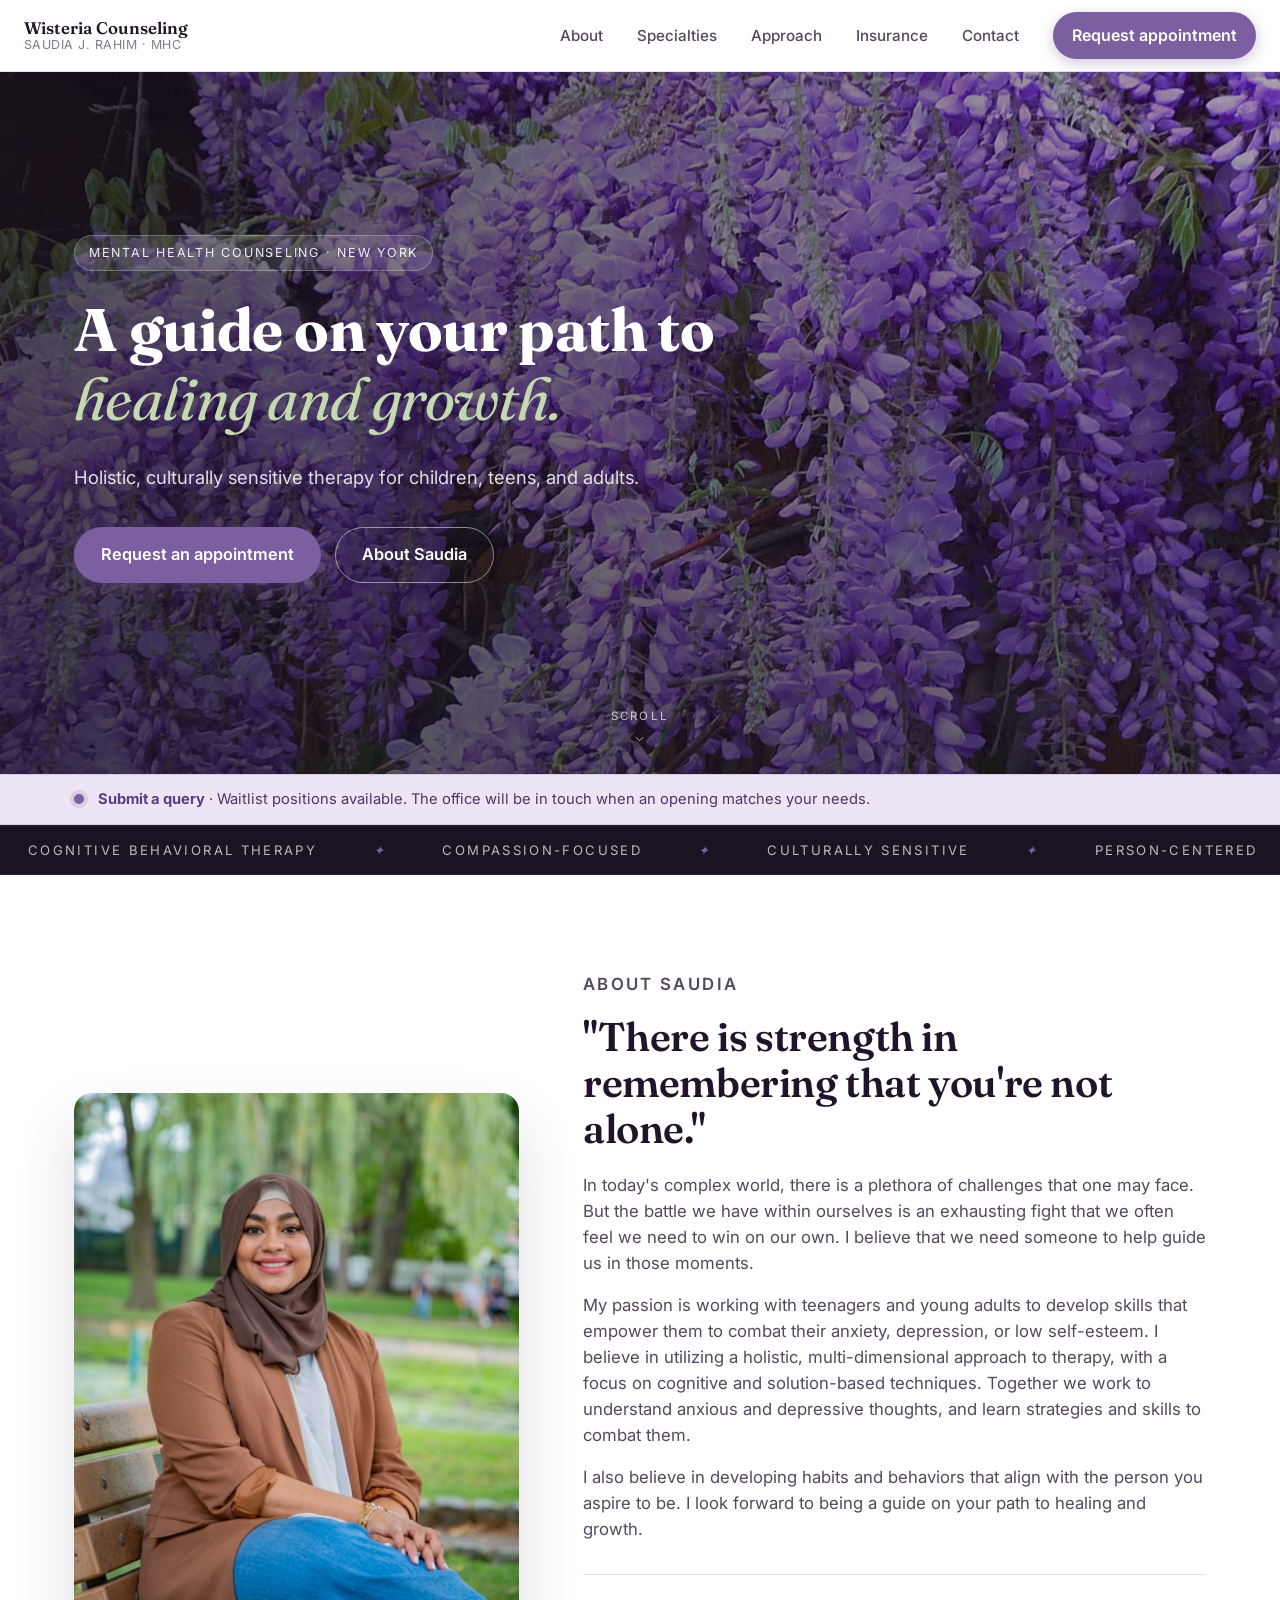
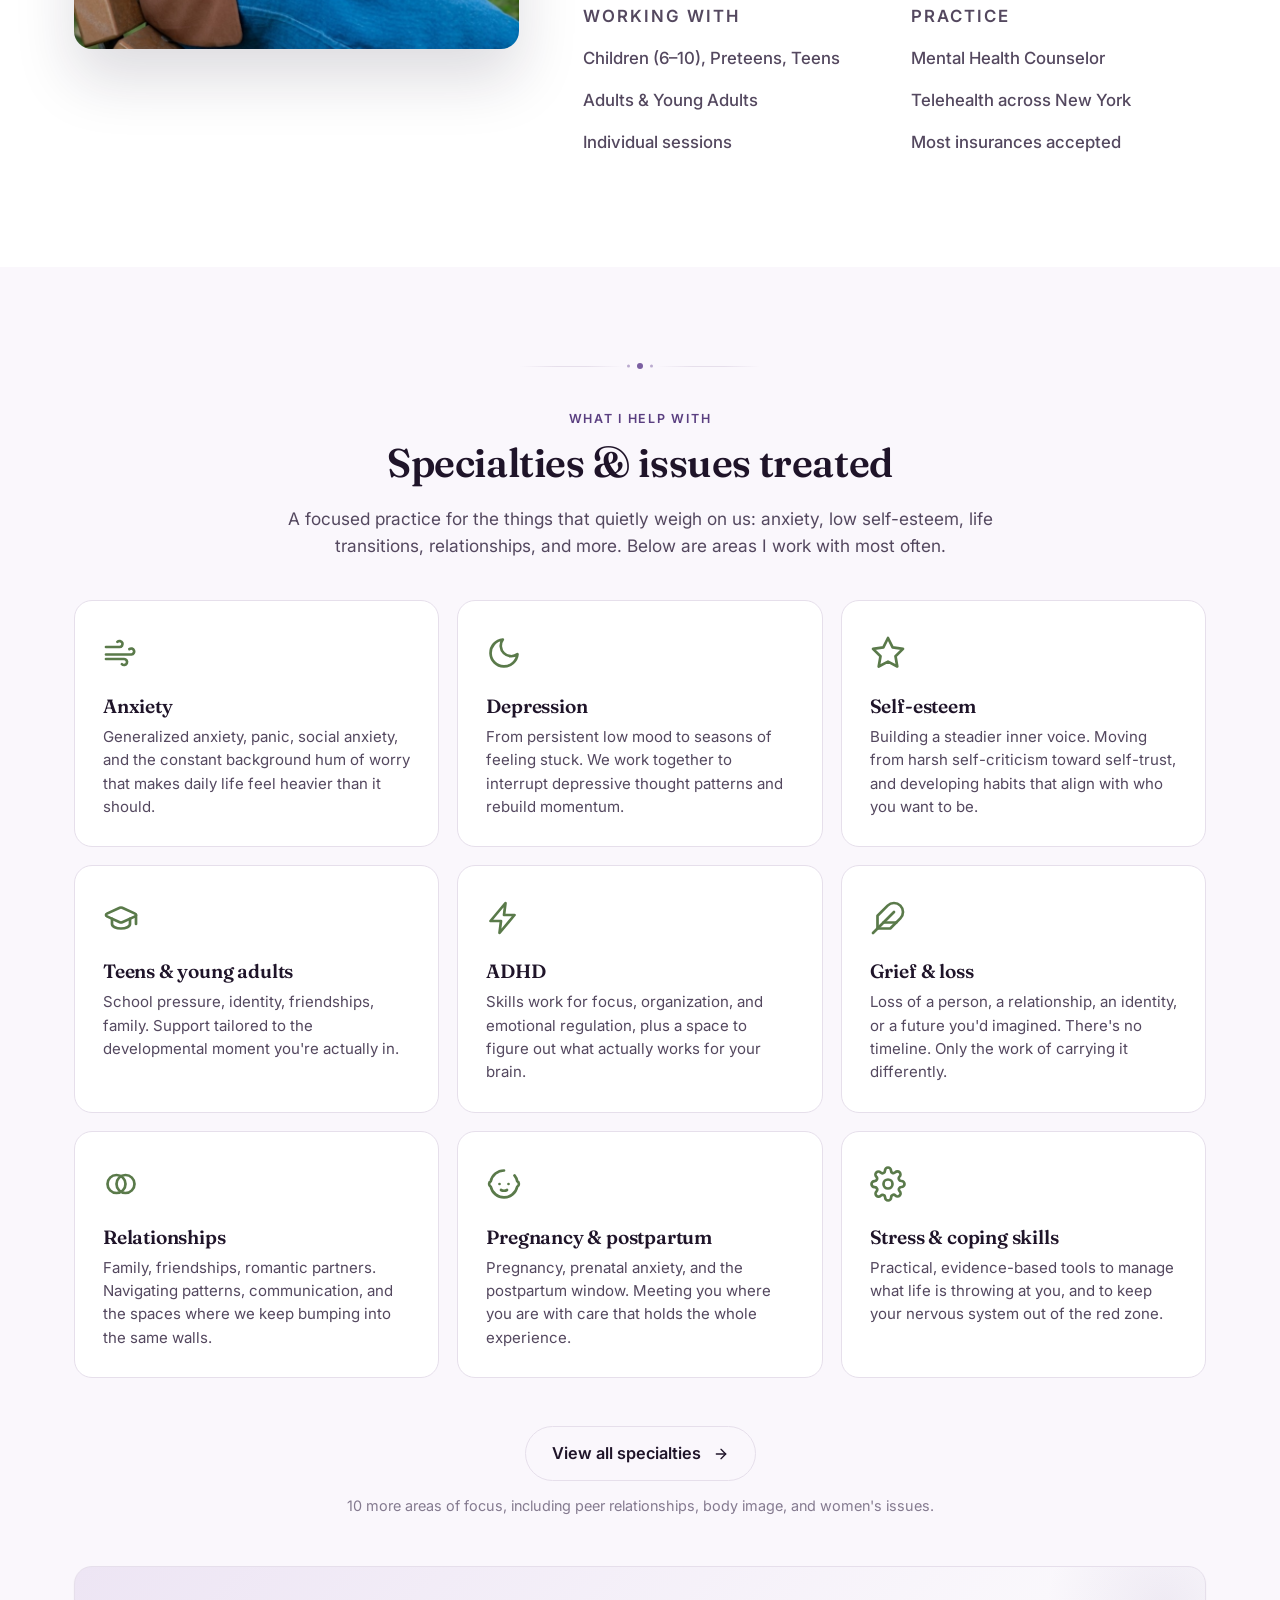
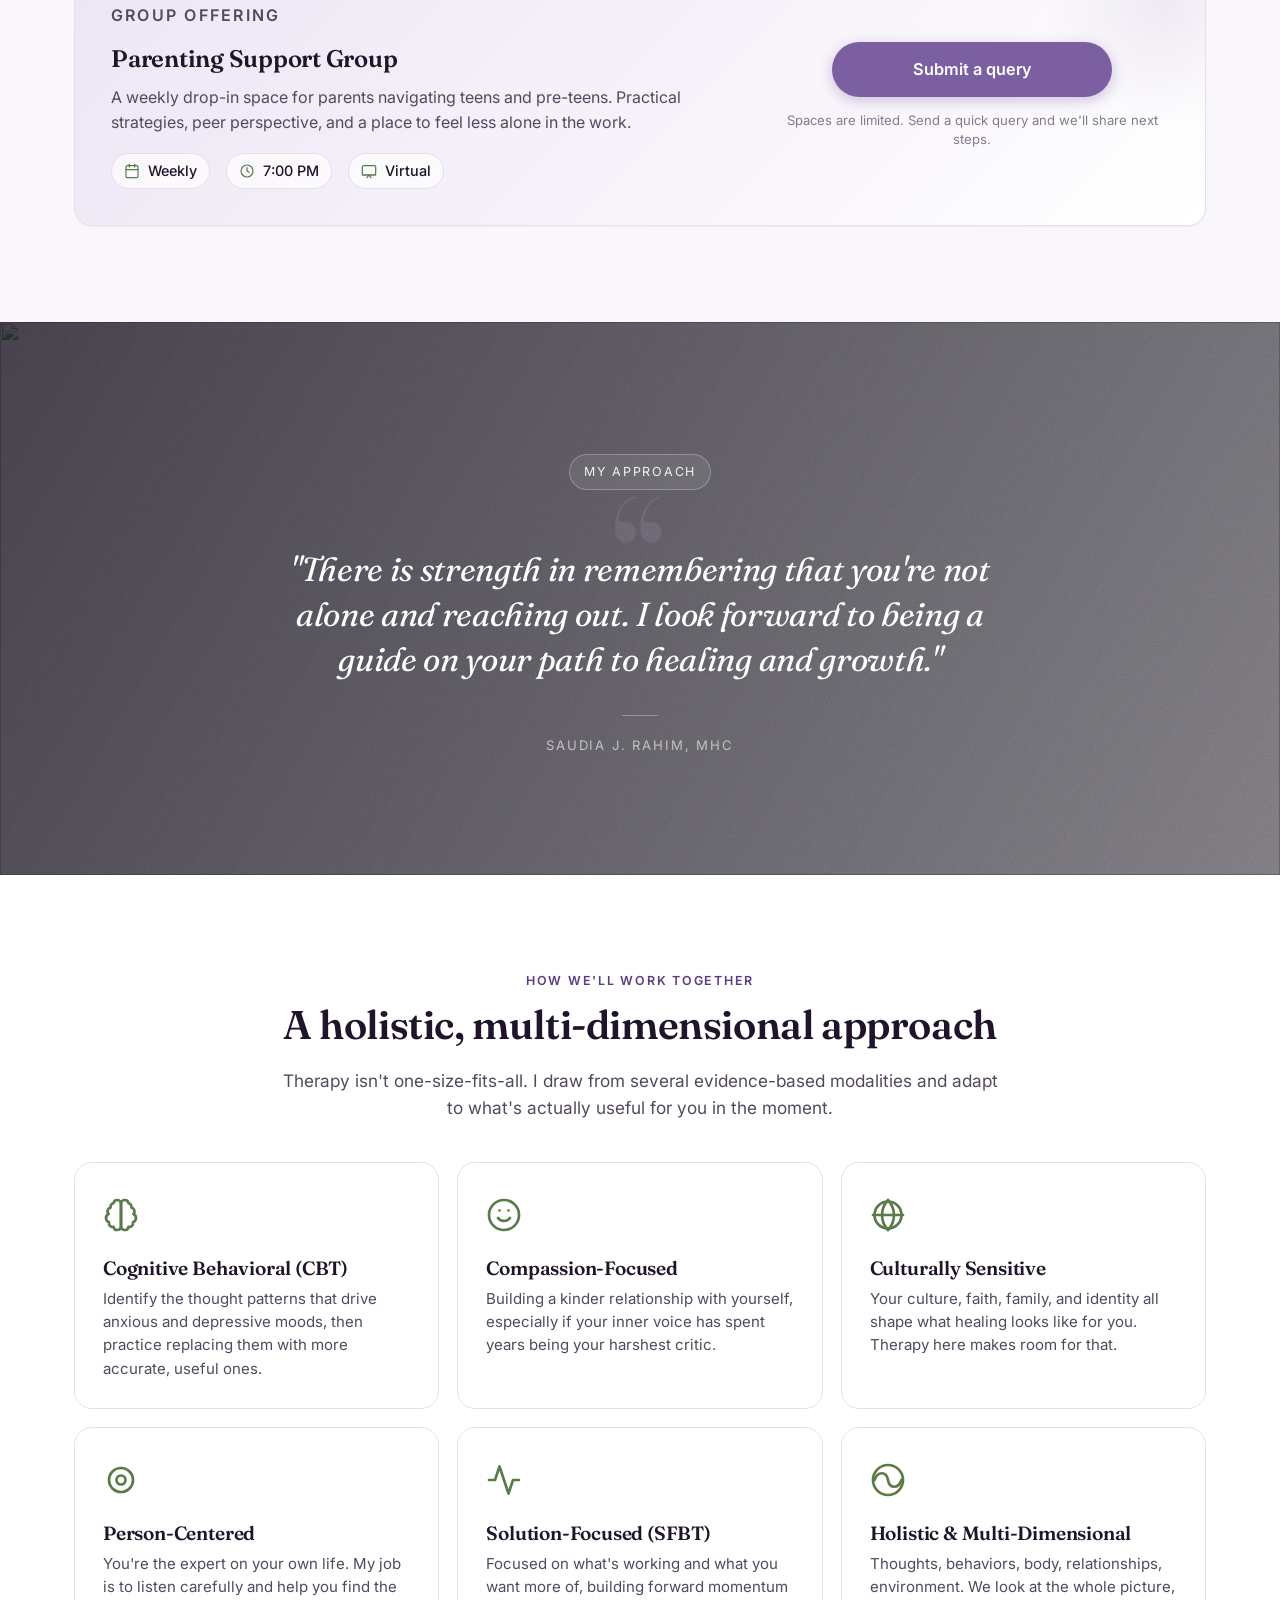
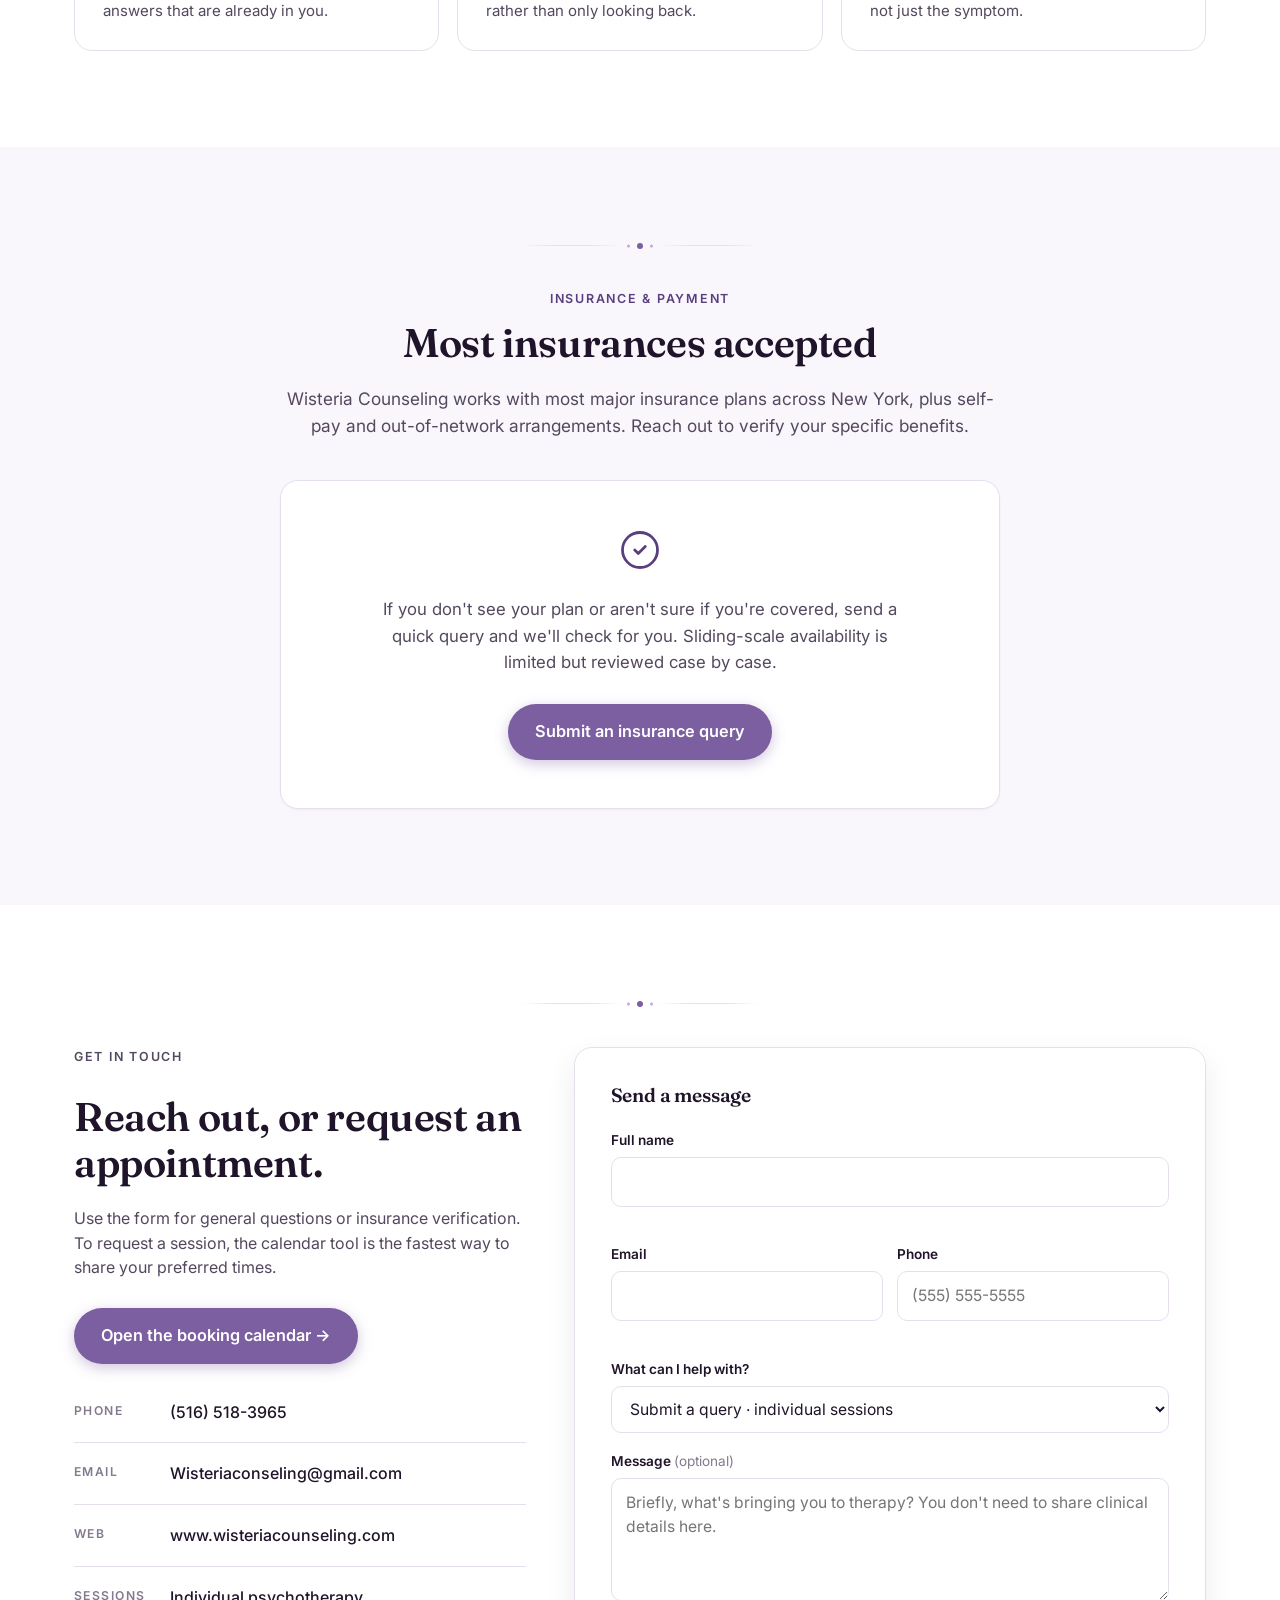
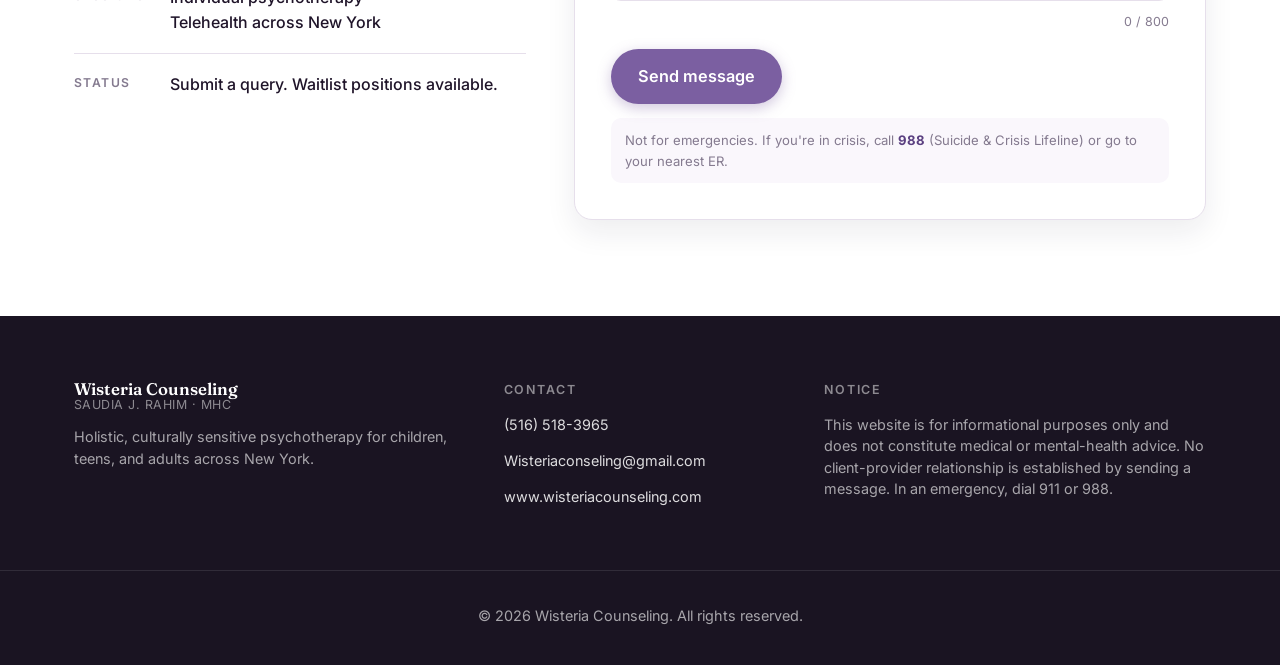
==== commit 20080a2b: "Use locally-hosted wisteria image for hero Replaces the Unsplash hot-link with a higher-res local fi" ====
--- a/index.html
+++ b/index.html
@@ -49,7 +49,7 @@
 
   <!-- HERO -->
   <section class="hero">
-    <img class="hero-photo" src="https://images.unsplash.com/photo-1672191777036-8cdf2d281b0f?w=2000&q=80&auto=format&fit=crop" alt="" />
+    <img class="hero-photo" src="images/wisteria-hero.jpg" alt="" />
     <div class="hero-overlay"></div>
     <div class="grain" aria-hidden="true"></div>
     <div class="hero-inner">
--- a/styles.css
+++ b/styles.css
@@ -237,12 +237,13 @@
   position: absolute; inset: 0;
   width: 100%; height: 100%; object-fit: cover;
   z-index: -2;
+  filter: saturate(1.3) contrast(1.05);
 }
 .hero-overlay {
   position: absolute; inset: 0; z-index: -1;
   background:
-    linear-gradient(120deg, rgba(15,29,27,.85) 0%, rgba(15,29,27,.55) 50%, rgba(15,29,27,.25) 100%),
-    linear-gradient(180deg, rgba(15,29,27,.2), rgba(15,29,27,.6));
+    linear-gradient(120deg, rgba(26,20,34,.7) 0%, rgba(26,20,34,.4) 50%, rgba(26,20,34,.15) 100%),
+    linear-gradient(180deg, rgba(26,20,34,.1), rgba(26,20,34,.5));
 }
 .hero-inner {
   max-width: var(--maxw); margin: 0 auto; padding: 96px 24px;
@@ -531,10 +532,11 @@
 .spotlight-photo {
   position: absolute; inset: 0; z-index: -2;
   width: 100%; height: 100%; object-fit: cover;
+  filter: saturate(1.3) contrast(1.05);
 }
 .spotlight-overlay {
   position: absolute; inset: 0; z-index: -1;
-  background: linear-gradient(120deg, rgba(15,29,27,.92) 0%, rgba(15,29,27,.65) 100%);
+  background: linear-gradient(120deg, rgba(26,20,34,.78) 0%, rgba(26,20,34,.5) 100%);
 }
 .spotlight-inner {
   max-width: 800px; margin: 0 auto; padding: 0 24px; text-align: center;
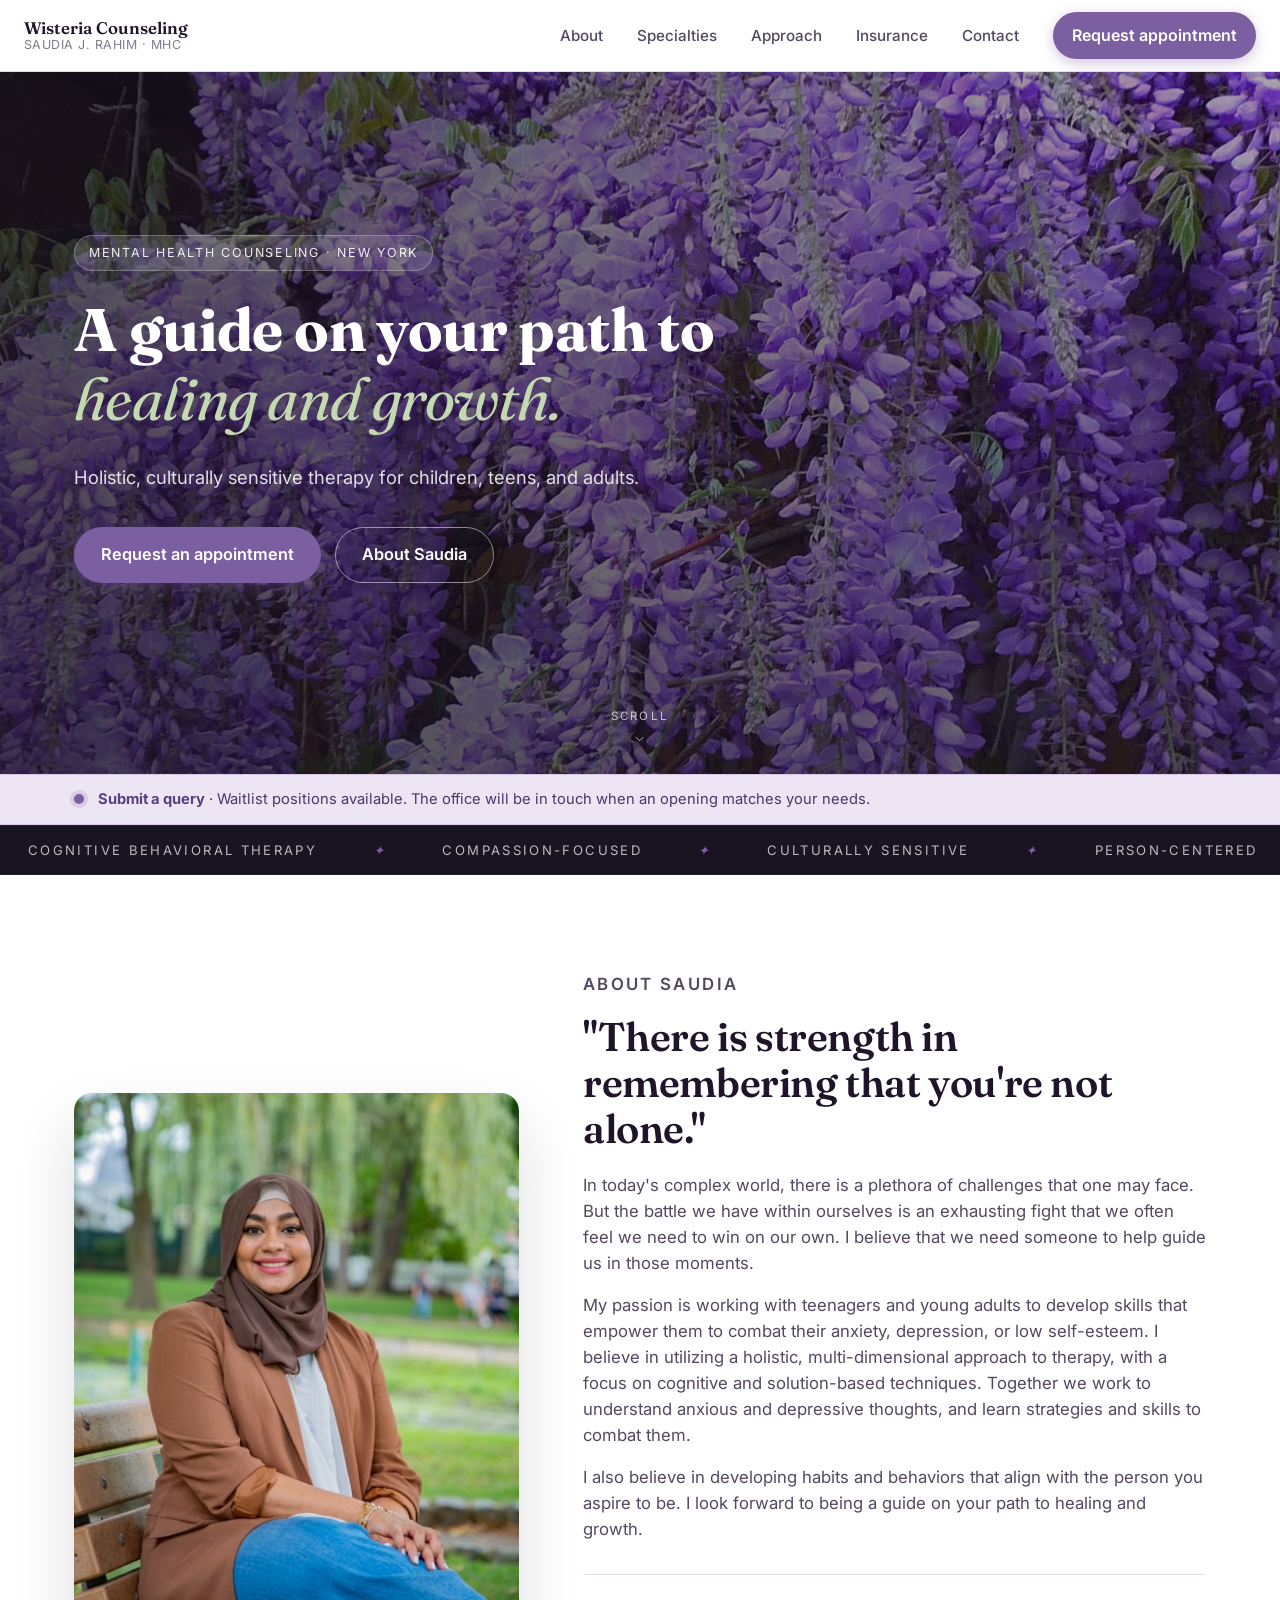
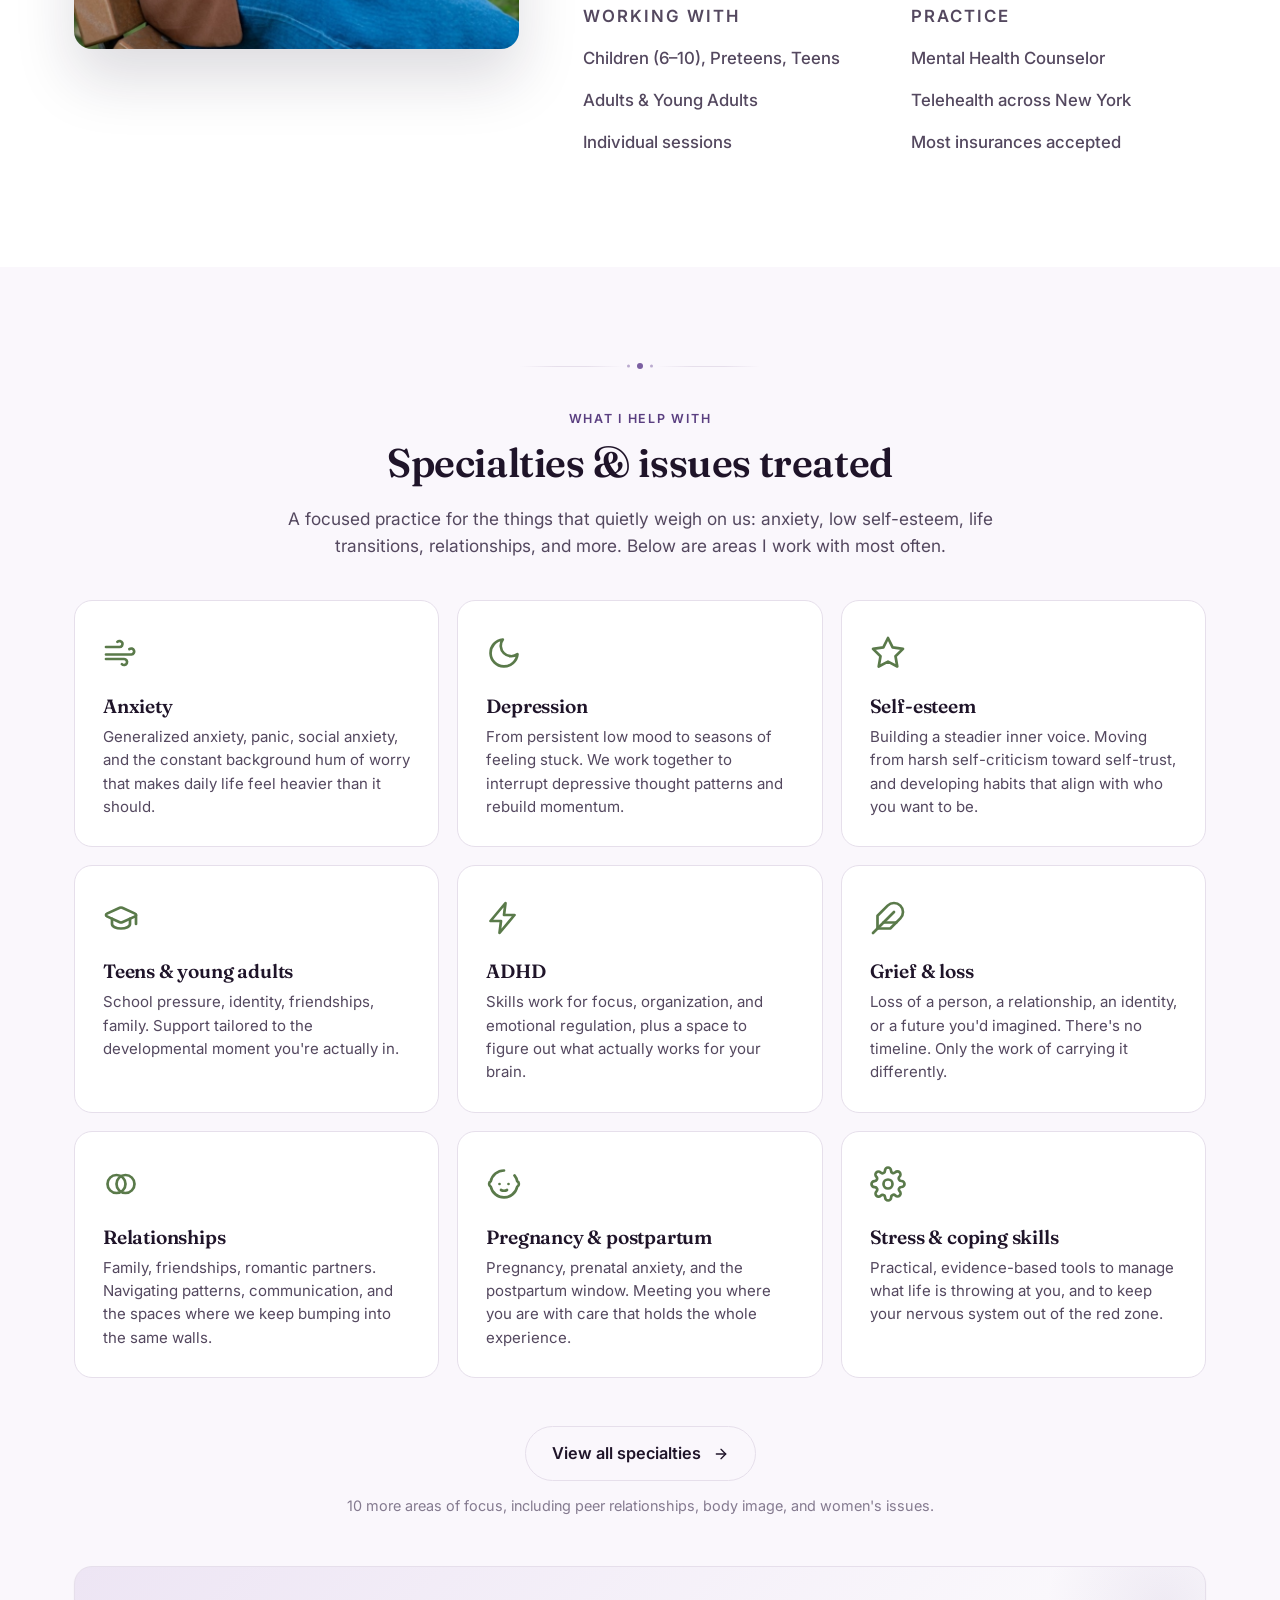
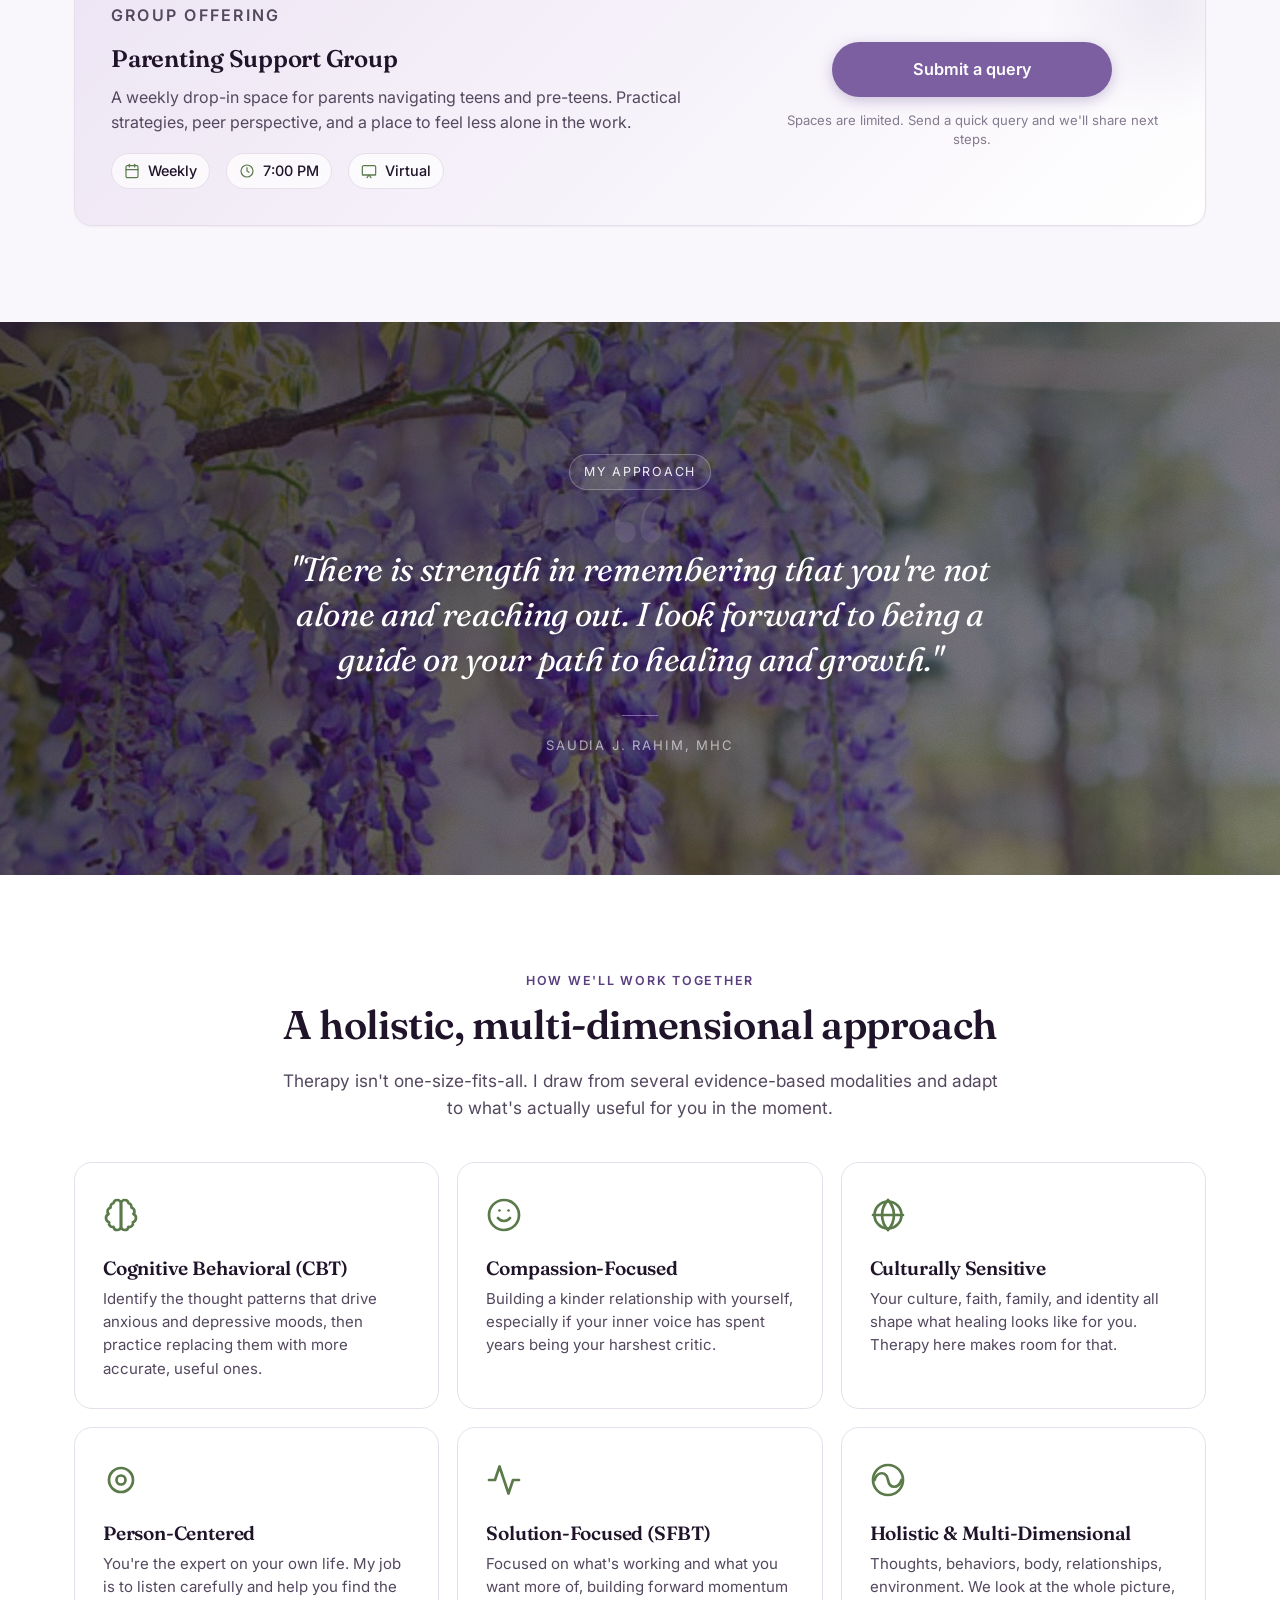
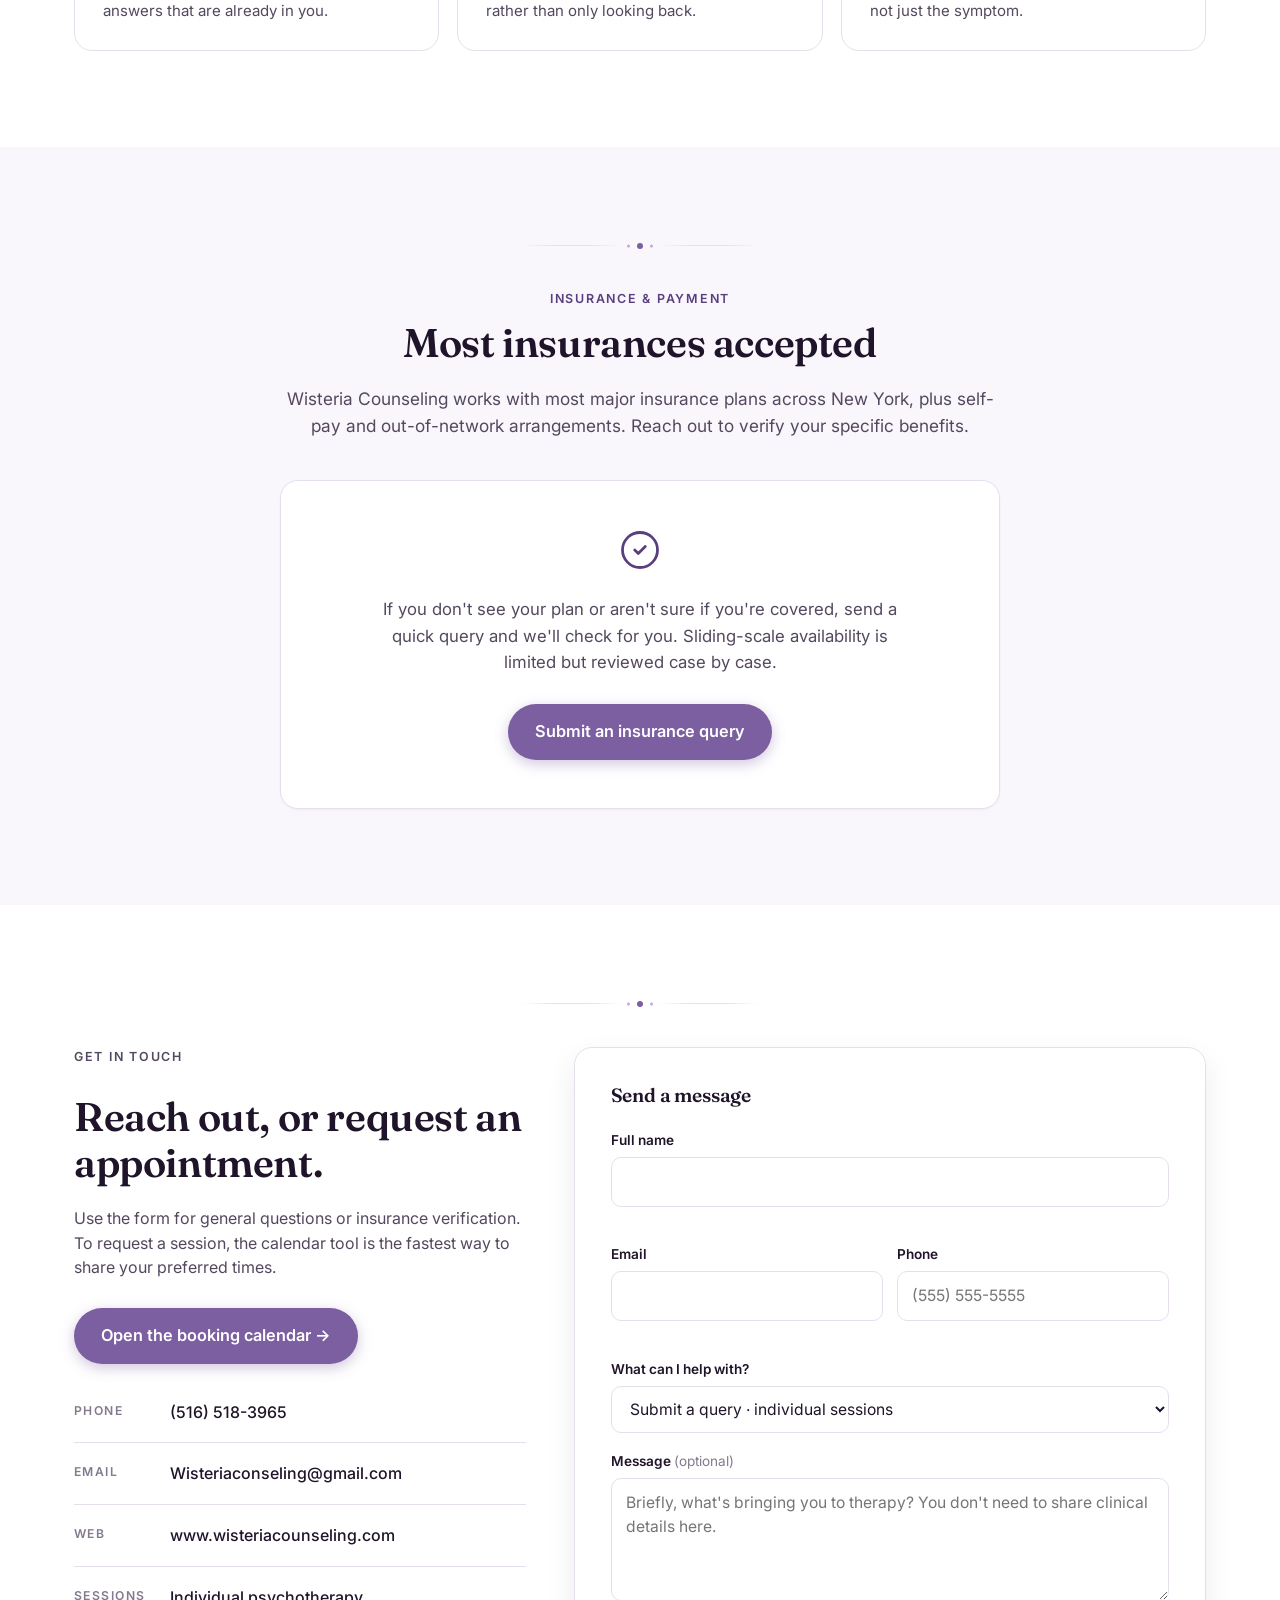
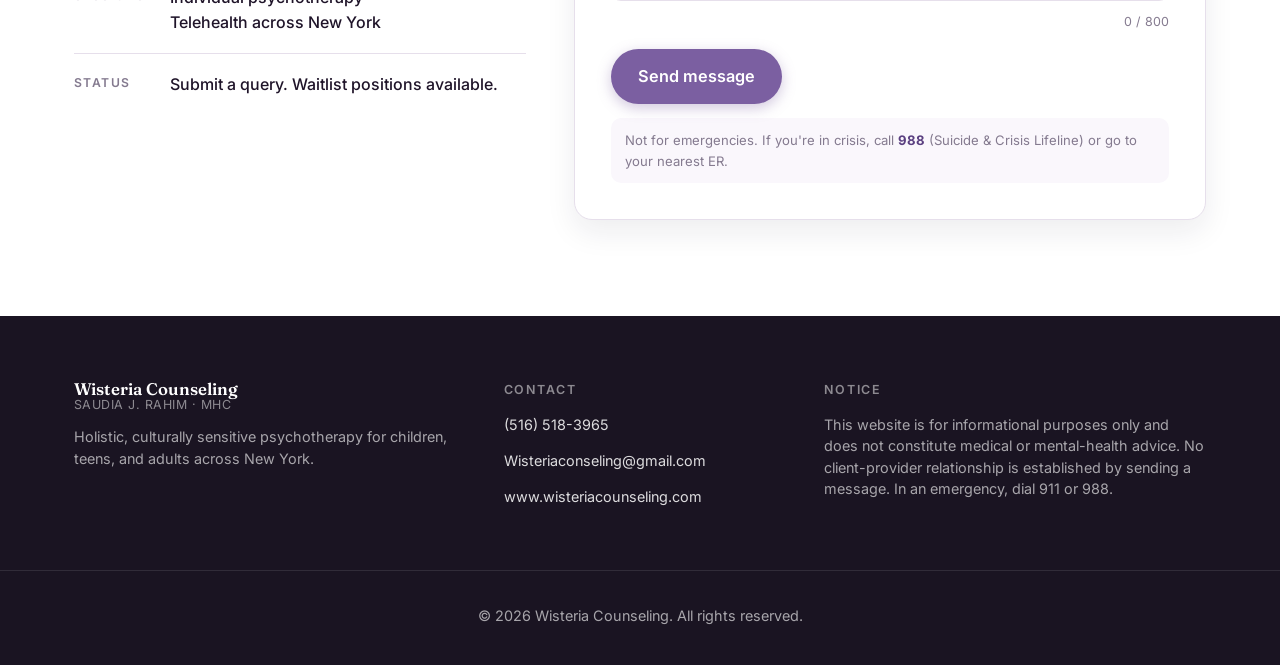
==== commit bc5fff89: "Self-host My Approach spotlight image Client-provided wisteria shot — bright, airy composition with " ====
--- a/index.html
+++ b/index.html
@@ -252,7 +252,7 @@
 
   <!-- SPOTLIGHT / philosophy -->
   <section class="spotlight">
-    <img class="spotlight-photo" src="https://images.unsplash.com/photo-1651469322192-32acbc41a367?w=2000&q=80&auto=format&fit=crop" alt="" />
+    <img class="spotlight-photo" src="images/wisteria-approach.jpg" alt="" />
     <div class="spotlight-overlay"></div>
     <div class="grain" aria-hidden="true"></div>
     <div class="spotlight-inner">
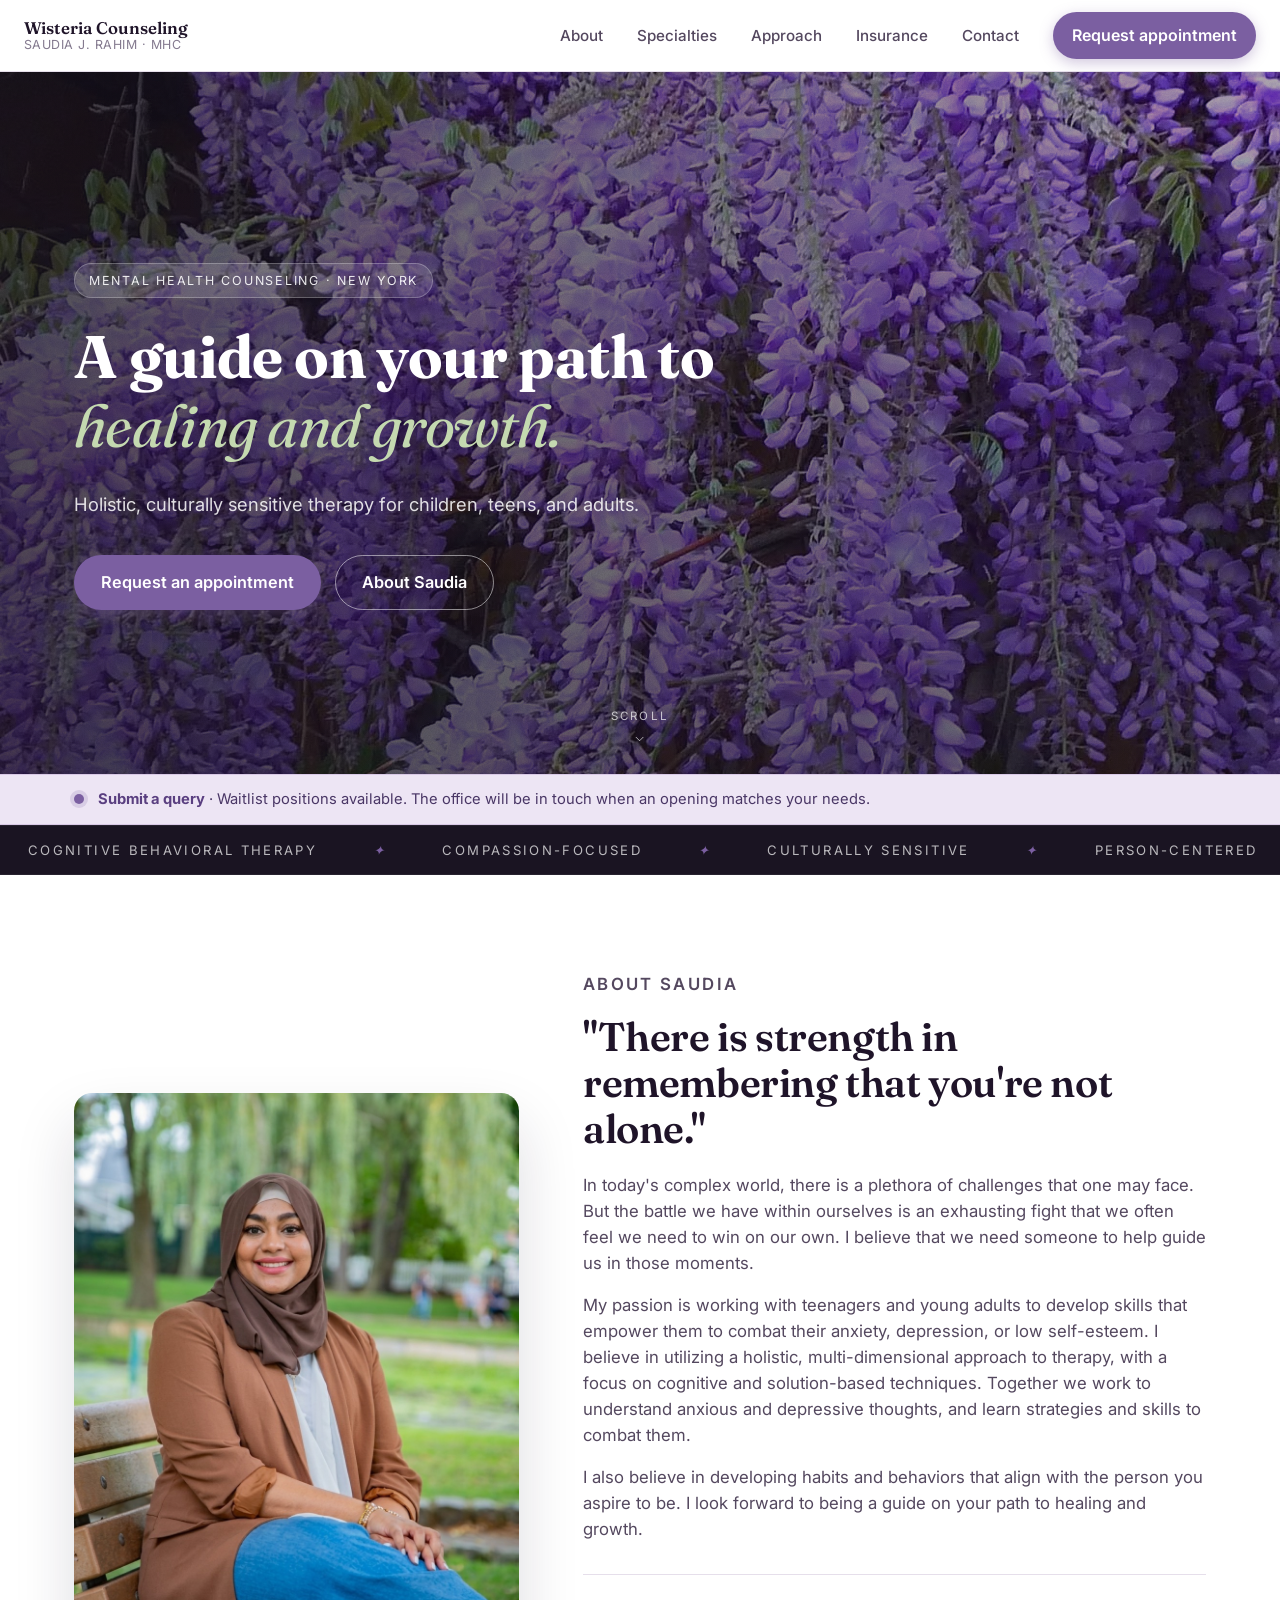
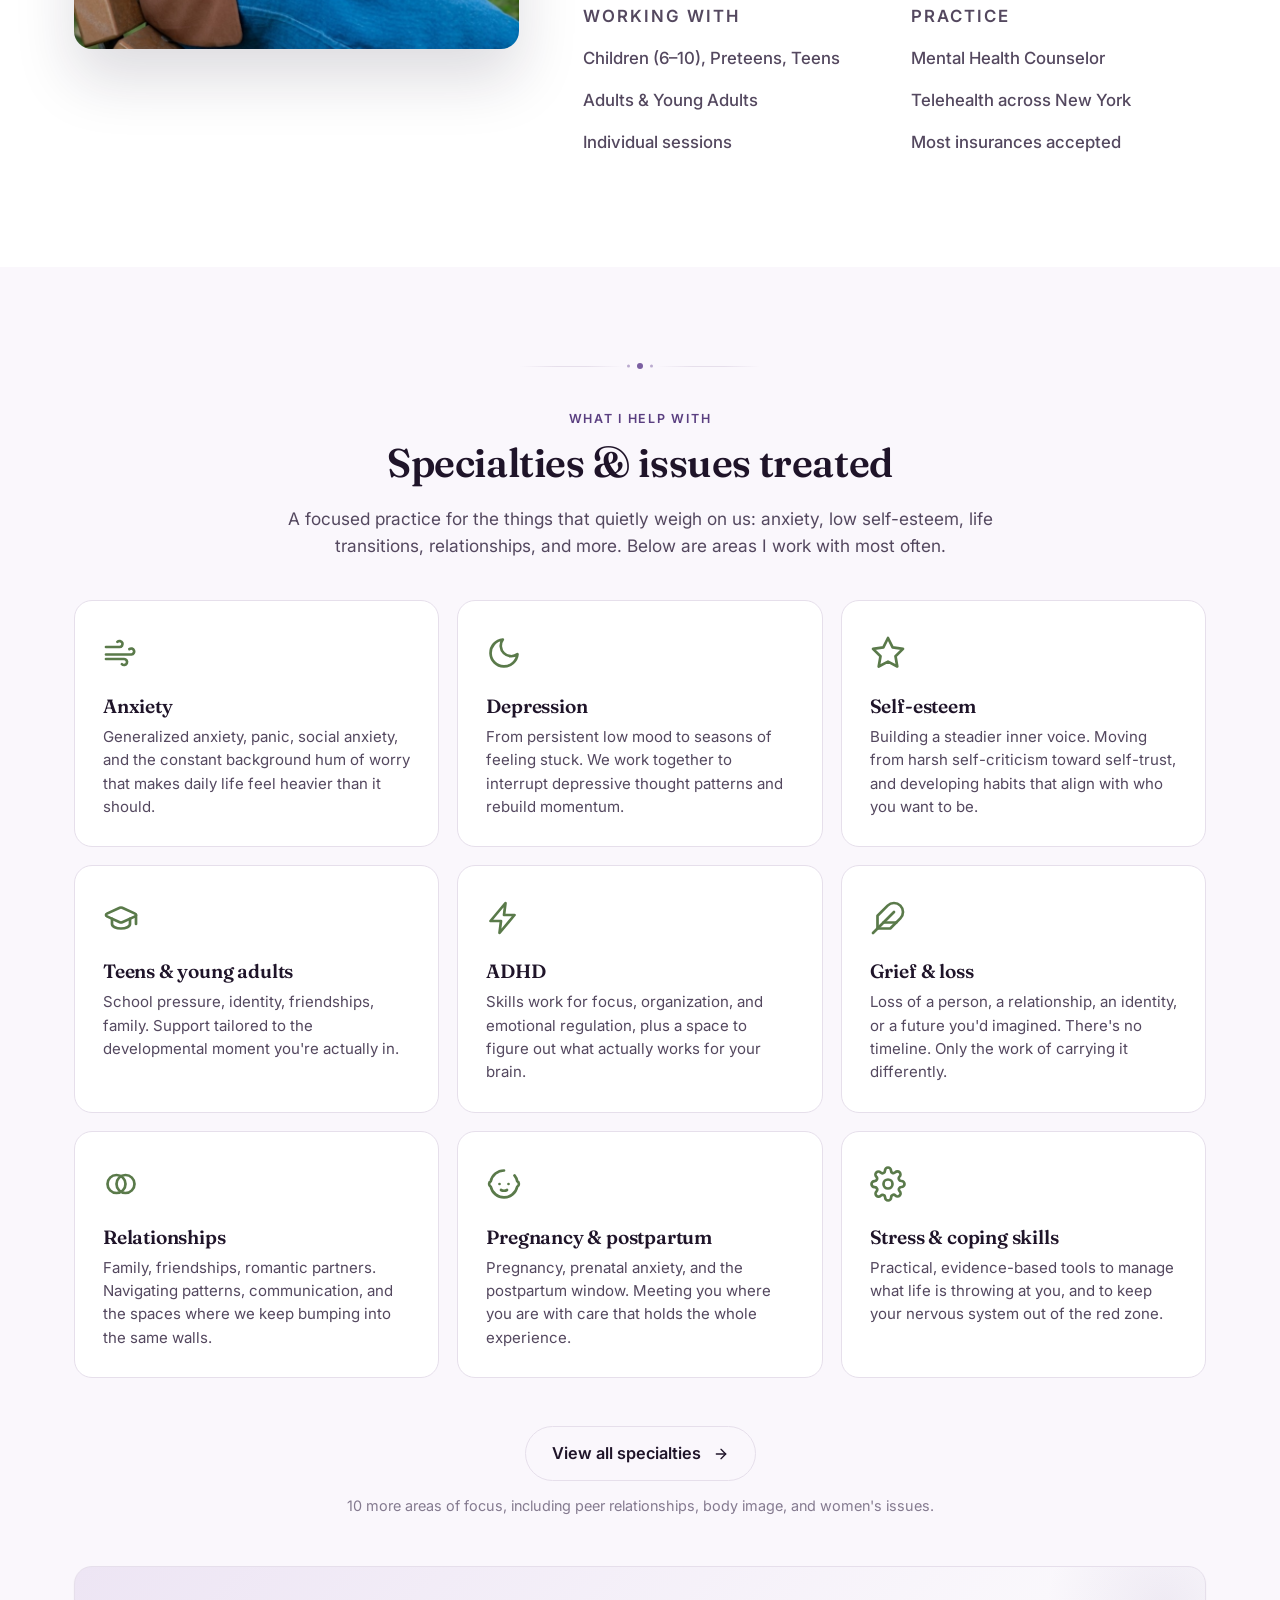
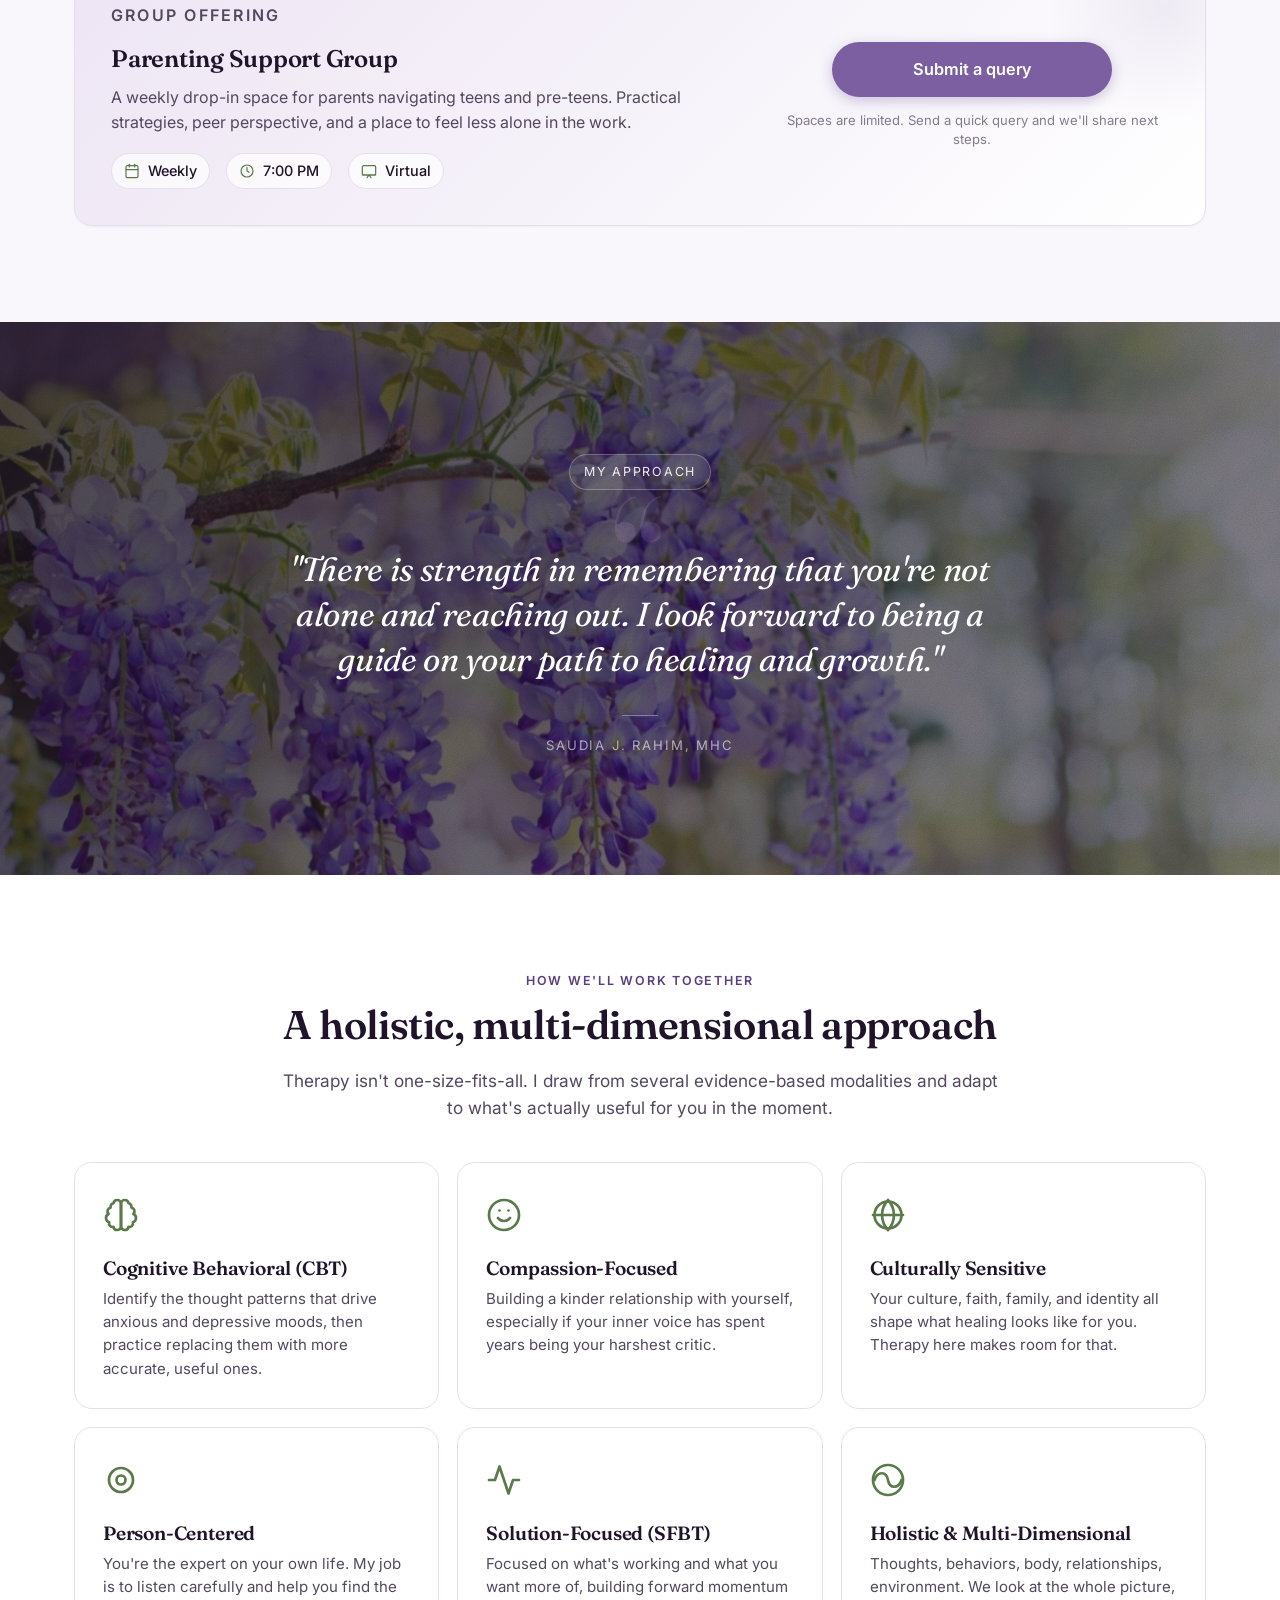
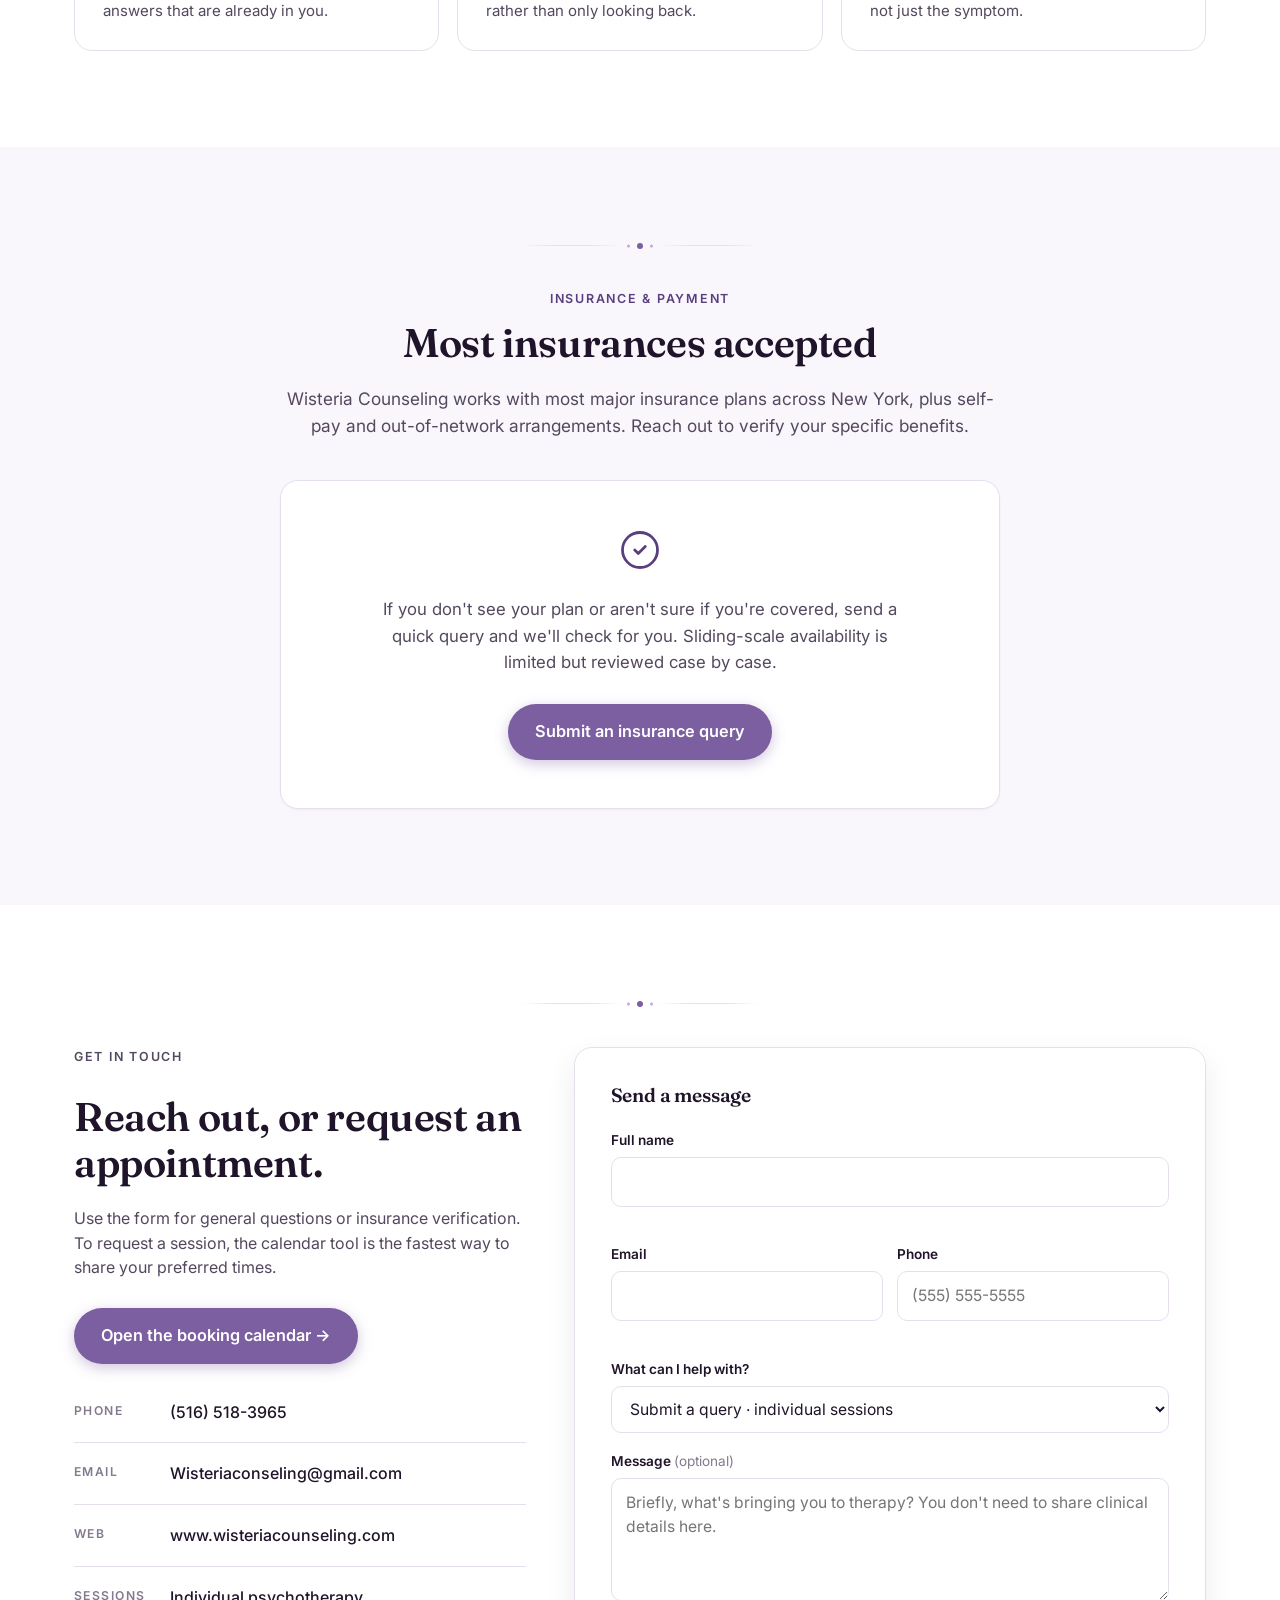
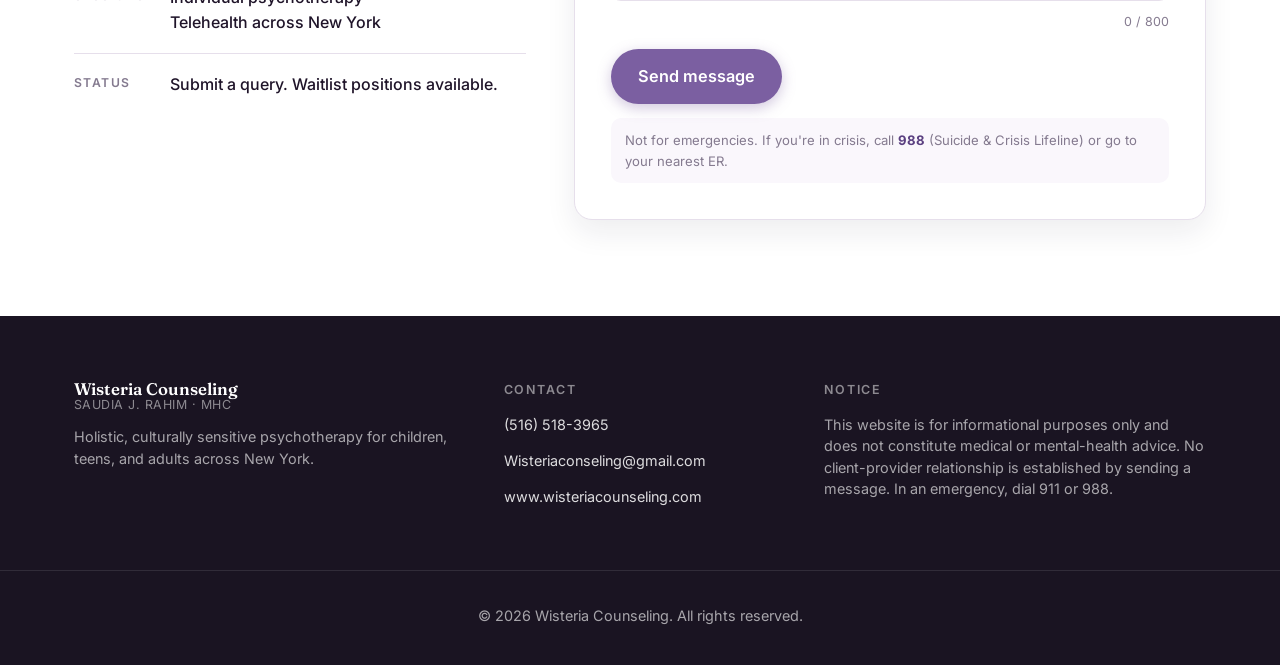
==== commit 789babdb: "Optimize hero image: WebP/AVIF variants + preload The hero JPEG was 1.27 MB at 1920x2560, causing a " ====
--- a/index.html
+++ b/index.html
@@ -8,7 +8,12 @@
   <link rel="preconnect" href="https://fonts.googleapis.com" />
   <link rel="preconnect" href="https://fonts.gstatic.com" crossorigin />
   <link rel="stylesheet" href="https://fonts.googleapis.com/css2?family=Fraunces:opsz,wght@9..144,400;9..144,600;9..144,700&family=Inter:wght@400;500;600;700&display=swap" />
-  <link rel="stylesheet" href="styles.css?v=2" />
+  <link rel="stylesheet" href="styles.css?v=3" />
+  <!-- preload hero LCP image (responsive) -->
+  <link rel="preload" as="image" type="image/avif"
+        href="images/wisteria-hero-1280.avif"
+        imagesrcset="images/wisteria-hero-768.avif 768w, images/wisteria-hero-1280.avif 1280w, images/wisteria-hero-1920.avif 1920w"
+        imagesizes="100vw" fetchpriority="high" />
 </head>
 <body>
   <a class="skip" href="#contact">Skip to contact</a>
@@ -49,7 +54,15 @@
 
   <!-- HERO -->
   <section class="hero">
-    <img class="hero-photo" src="images/wisteria-hero.jpg" alt="" />
+    <picture>
+      <source type="image/avif"
+              srcset="images/wisteria-hero-768.avif 768w, images/wisteria-hero-1280.avif 1280w, images/wisteria-hero-1920.avif 1920w"
+              sizes="100vw" />
+      <source type="image/webp"
+              srcset="images/wisteria-hero-768.webp 768w, images/wisteria-hero-1280.webp 1280w, images/wisteria-hero-1920.webp 1920w"
+              sizes="100vw" />
+      <img class="hero-photo" src="images/wisteria-hero-1280.jpg" alt=""
+           fetchpriority="high" decoding="async" /></picture>
     <div class="hero-overlay"></div>
     <div class="grain" aria-hidden="true"></div>
     <div class="hero-inner">
@@ -252,7 +265,14 @@
 
   <!-- SPOTLIGHT / philosophy -->
   <section class="spotlight">
-    <img class="spotlight-photo" src="images/wisteria-approach.jpg" alt="" />
+    <picture>
+      <source type="image/avif"
+              srcset="images/wisteria-approach-768.avif 768w, images/wisteria-approach.jpg 1240w"
+              sizes="100vw" />
+      <source type="image/webp"
+              srcset="images/wisteria-approach-768.webp 768w, images/wisteria-approach.jpg 1240w"
+              sizes="100vw" />
+      <img class="spotlight-photo" src="images/wisteria-approach.jpg" alt="" loading="lazy" decoding="async" /></picture>
     <div class="spotlight-overlay"></div>
     <div class="grain" aria-hidden="true"></div>
     <div class="spotlight-inner">
--- a/styles.css
+++ b/styles.css
@@ -530,9 +530,14 @@
   color: #fff; isolation: isolate; overflow: hidden;
 }
 .spotlight-photo {
-  position: absolute; inset: 0; z-index: -2;
-  width: 100%; height: 100%; object-fit: cover;
+  position: absolute;
+  top: -15%; left: 0; right: 0; bottom: -15%;
+  z-index: -2;
+  width: 100%; height: 130%;
+  object-fit: cover;
   filter: saturate(1.3) contrast(1.05);
+  will-change: transform;
+  transform: translate3d(0, 0, 0);
 }
 .spotlight-overlay {
   position: absolute; inset: 0; z-index: -1;
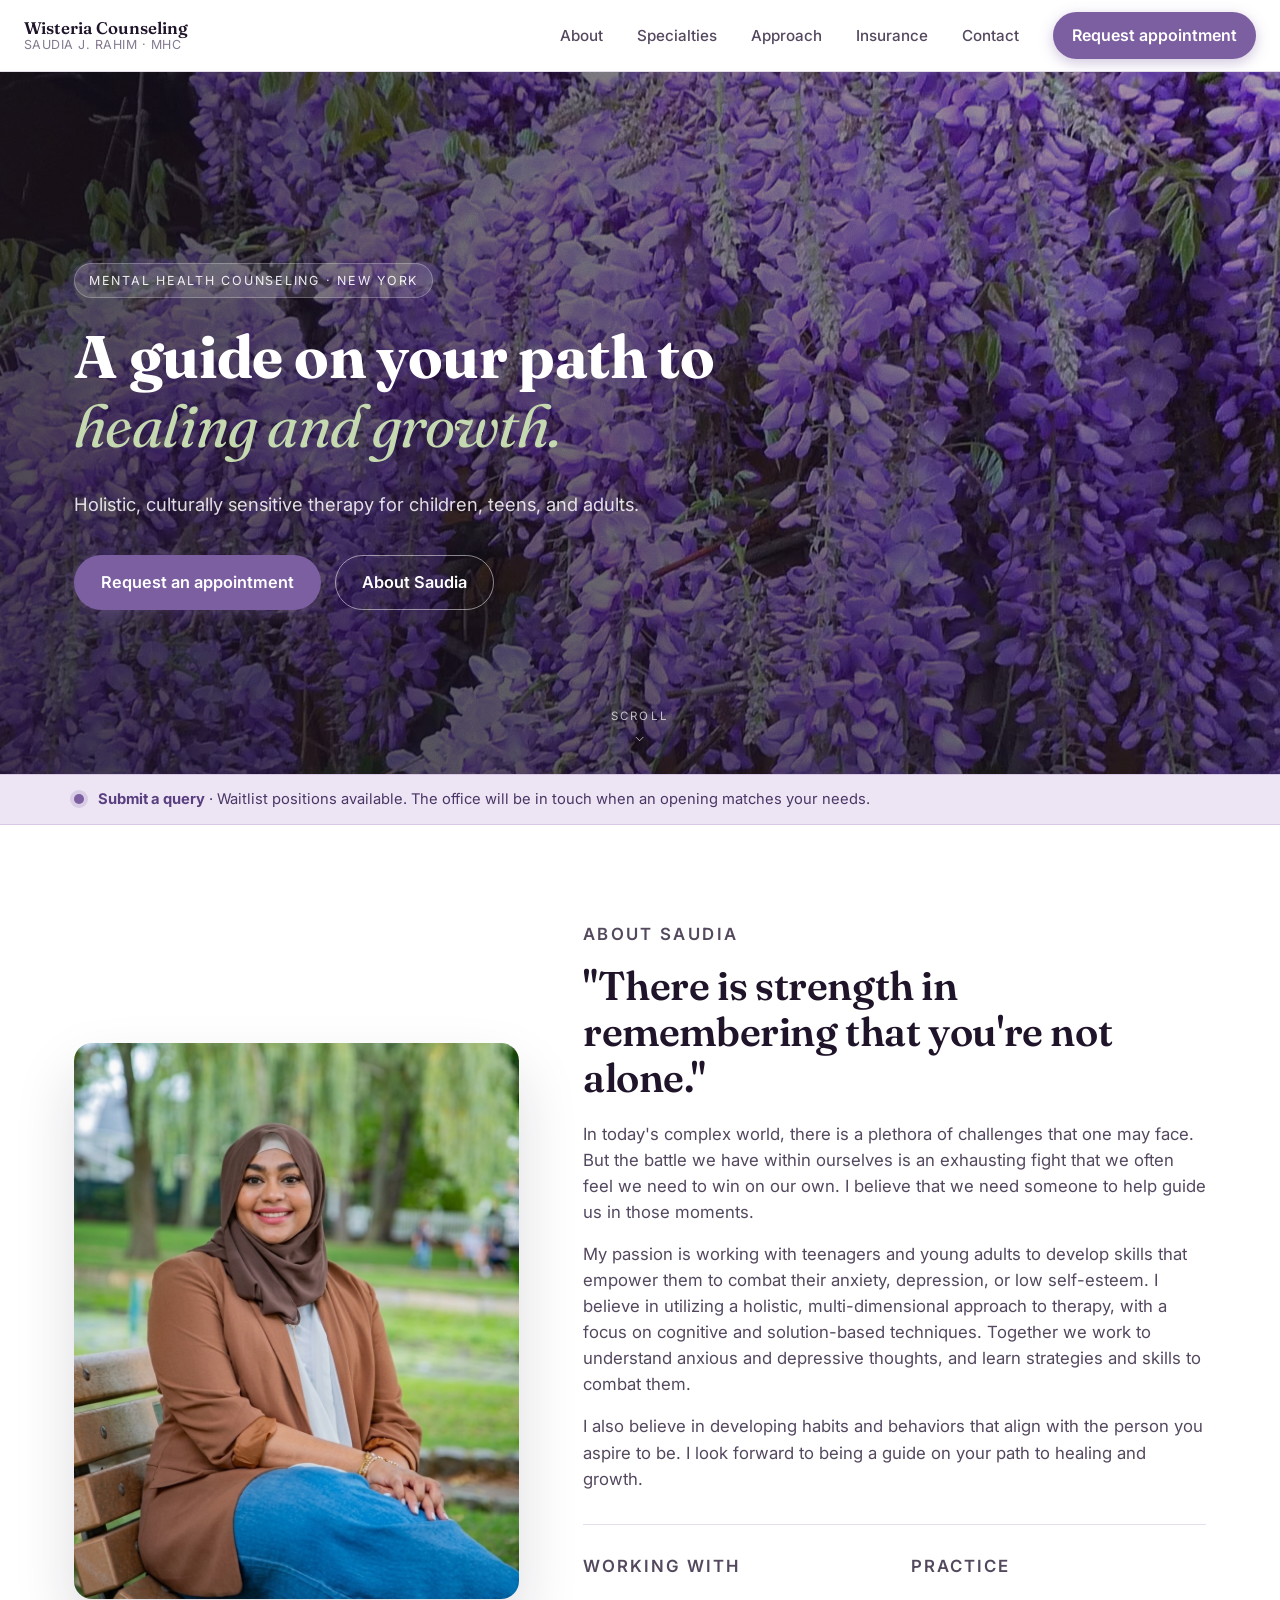
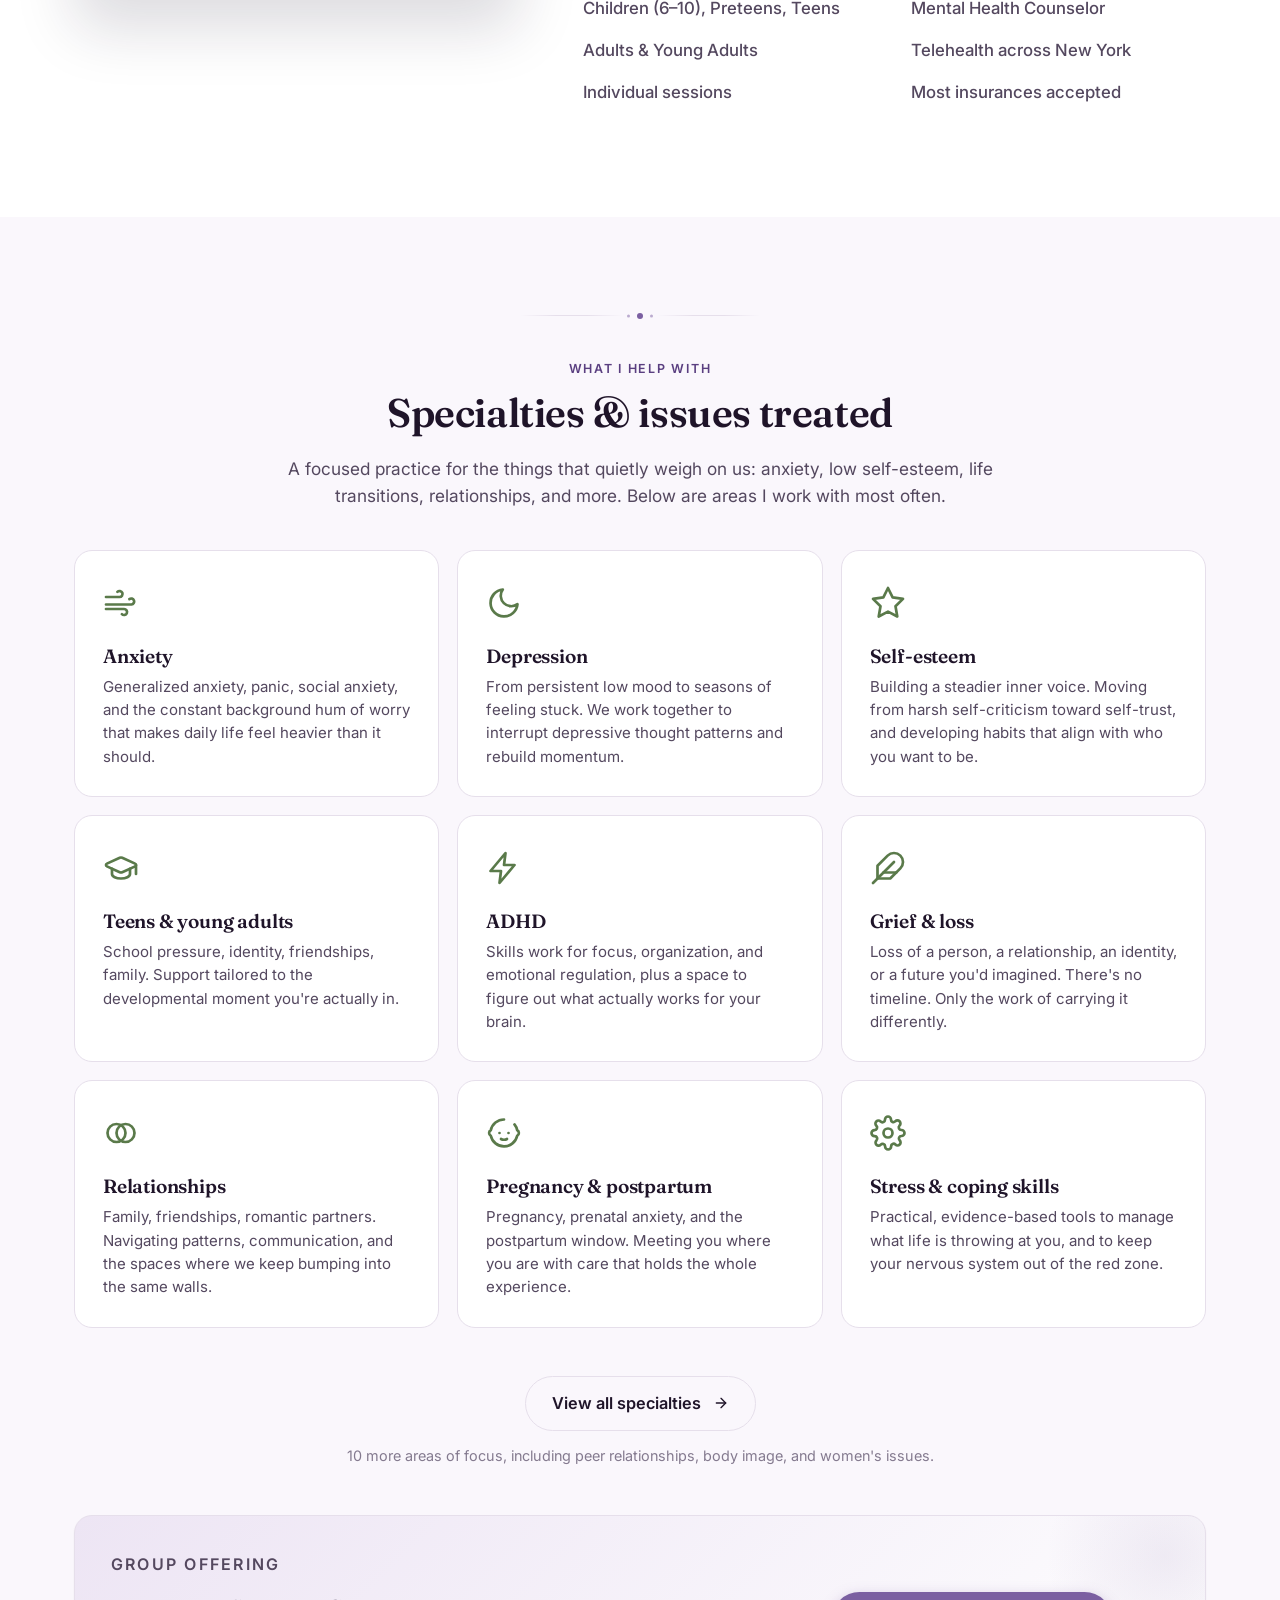
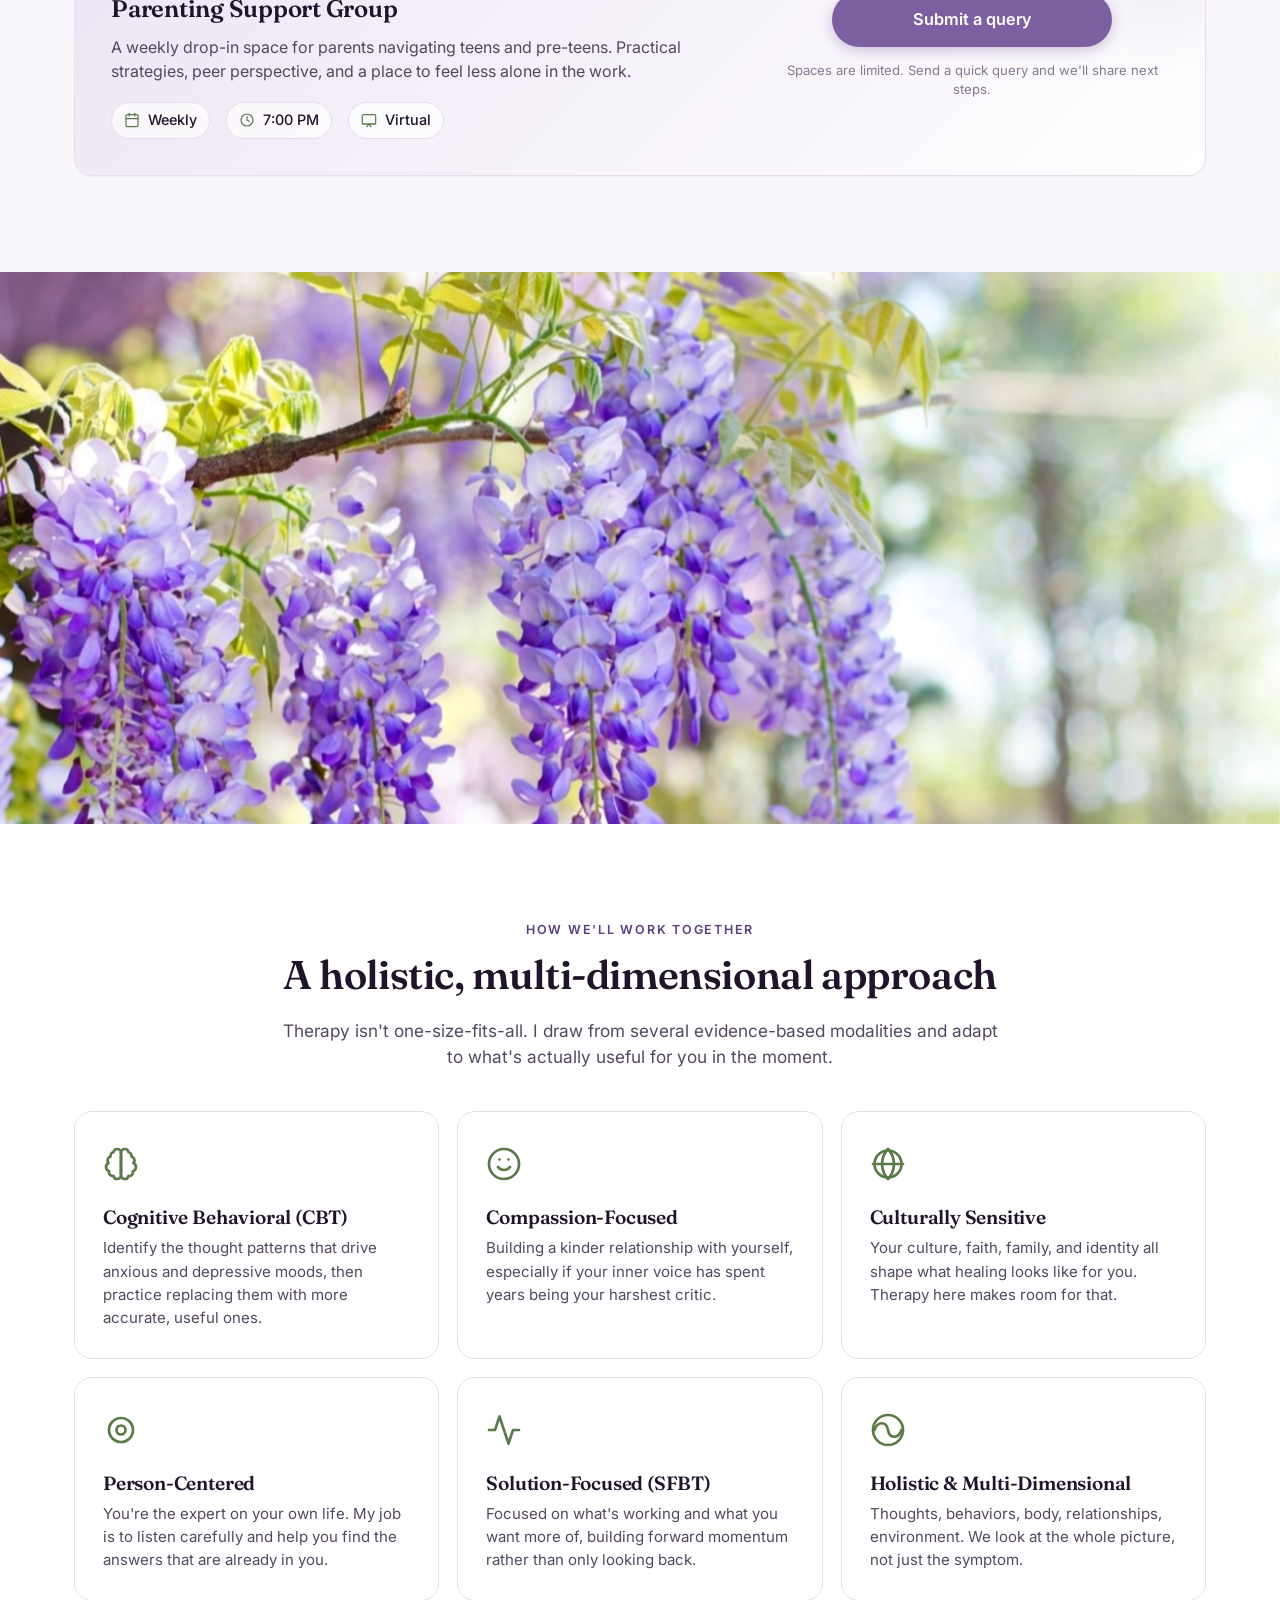
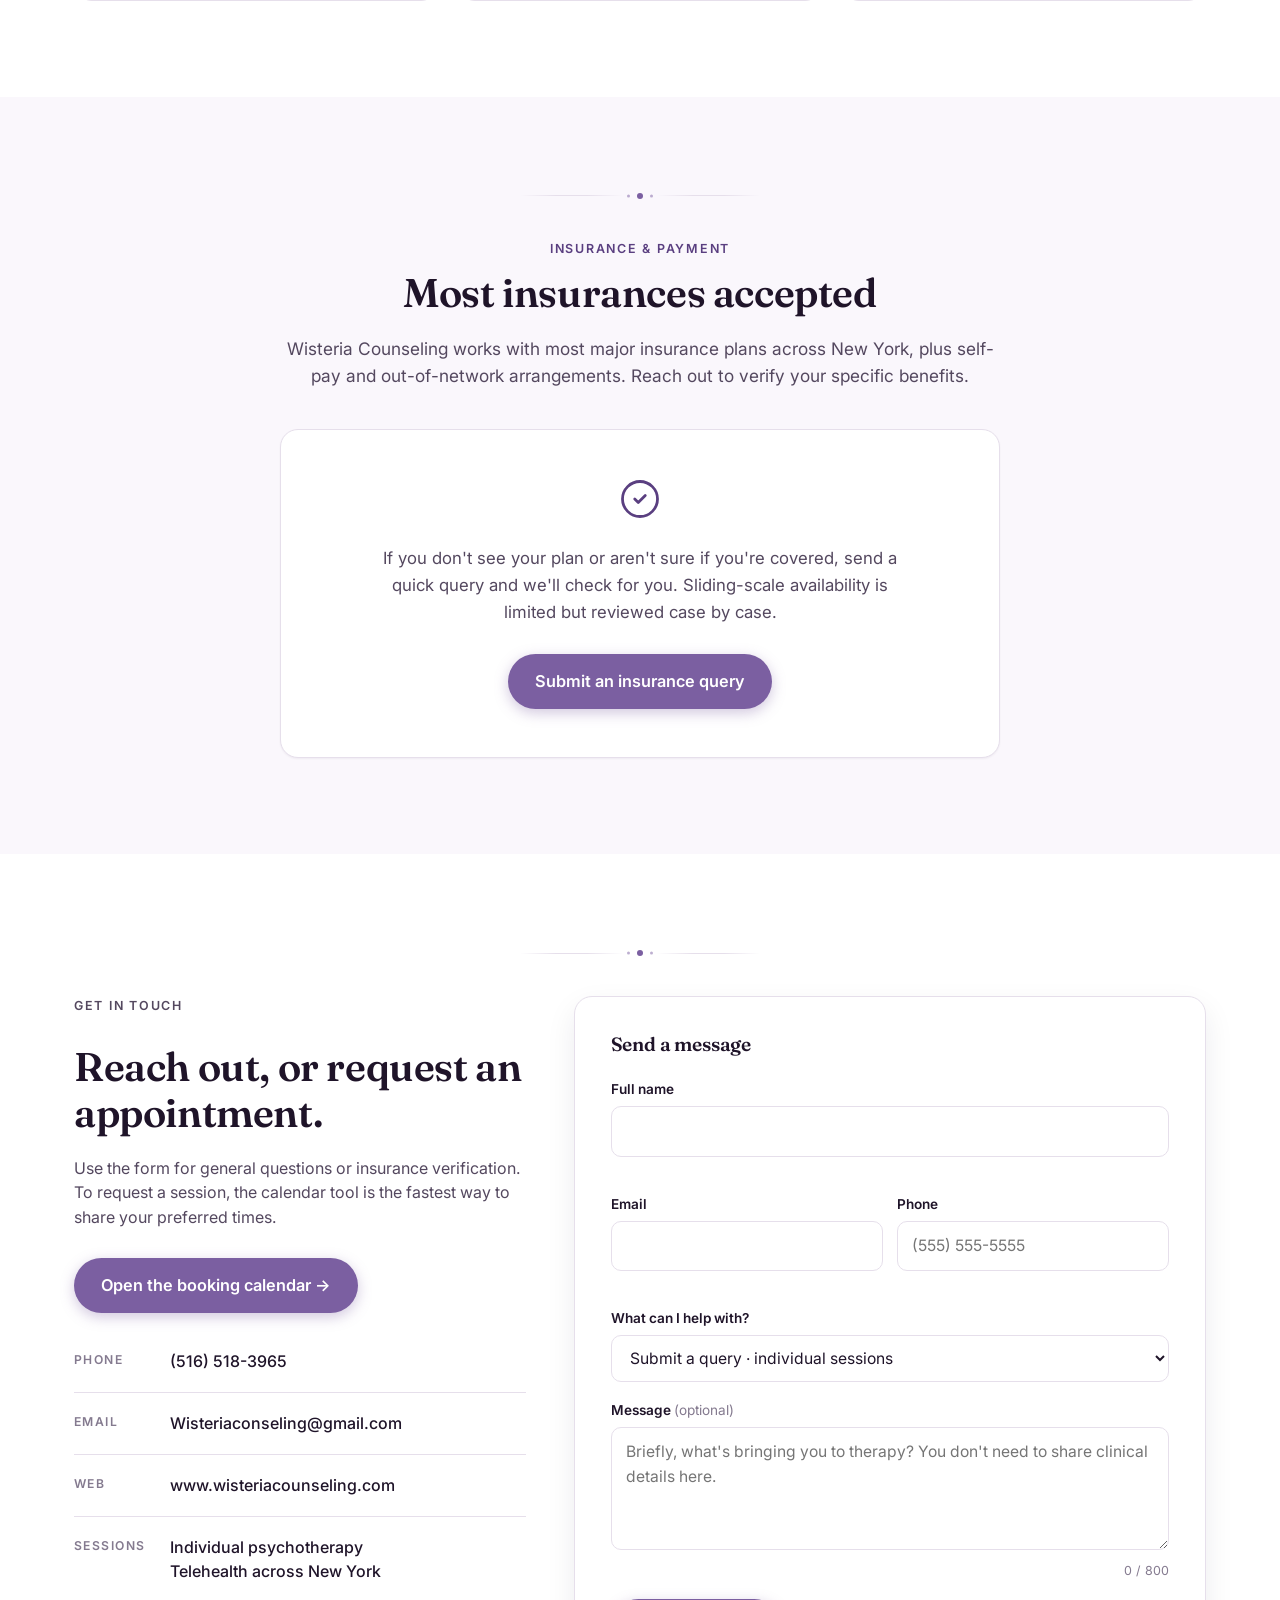
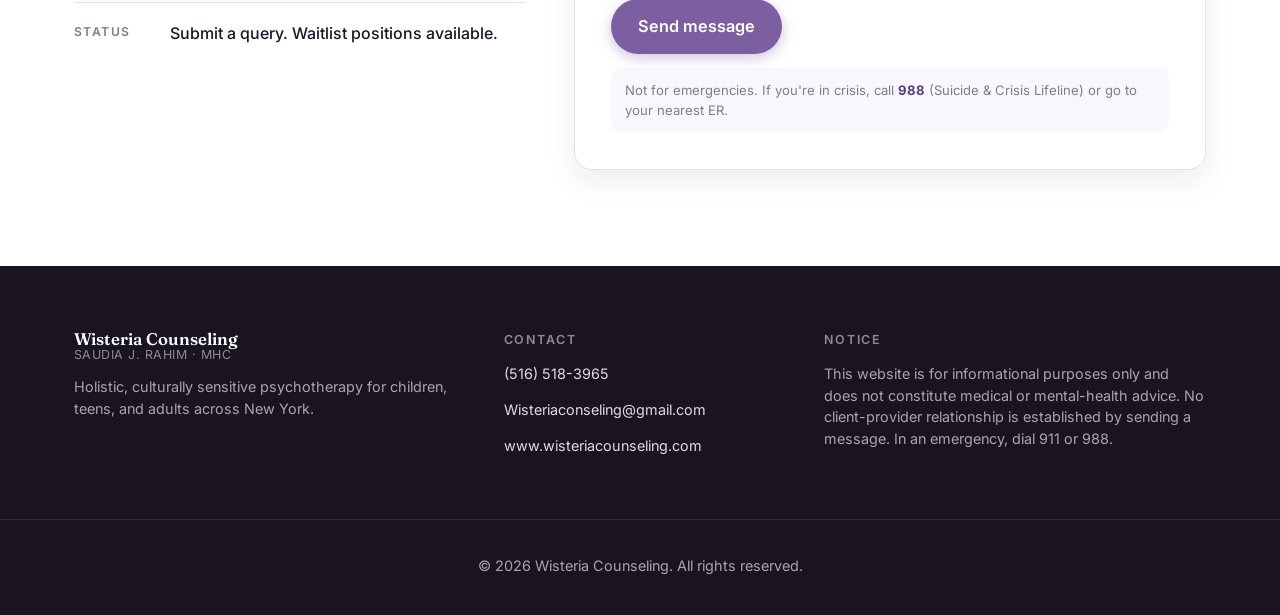
==== commit 1a1d74f4: "Add hero parallax, remove modality ticker - Extend .hero-photo bounds (-12% top, 124% height) so it " ====
--- a/index.html
+++ b/index.html
@@ -86,28 +86,6 @@
     <div class="wrap notice-inner">
       <span class="notice-dot" aria-hidden="true"></span>
       <p><strong>Submit a query</strong> · Waitlist positions available. The office will be in touch when an opening matches your needs.</p>
-    </div>
-  </div>
-
-  <!-- TICKER -->
-  <div class="ticker" aria-hidden="true">
-    <div class="ticker-track">
-      <span>
-        Cognitive Behavioral Therapy <em class="sep">✦</em>
-        Compassion-Focused <em class="sep">✦</em>
-        Culturally Sensitive <em class="sep">✦</em>
-        Person-Centered <em class="sep">✦</em>
-        Solution-Focused Brief Therapy <em class="sep">✦</em>
-        Holistic &amp; Multi-Dimensional <em class="sep">✦</em>
-      </span>
-      <span>
-        Cognitive Behavioral Therapy <em class="sep">✦</em>
-        Compassion-Focused <em class="sep">✦</em>
-        Culturally Sensitive <em class="sep">✦</em>
-        Person-Centered <em class="sep">✦</em>
-        Solution-Focused Brief Therapy <em class="sep">✦</em>
-        Holistic &amp; Multi-Dimensional <em class="sep">✦</em>
-      </span>
     </div>
   </div>
 
--- a/styles.css
+++ b/styles.css
@@ -228,15 +228,20 @@
 .hero {
   position: relative;
   min-height: 78vh;
+  overflow: hidden;
   display: grid; align-items: center;
   overflow: hidden;
   color: #fff;
   isolation: isolate;
 }
 .hero-photo {
-  position: absolute; inset: 0;
-  width: 100%; height: 100%; object-fit: cover;
+  position: absolute;
+  /* extended bounds so the parallax translate doesn't reveal gaps */
+  top: -12%; left: 0; right: 0; bottom: -12%;
+  width: 100%; height: 124%; object-fit: cover;
   z-index: -2;
+  will-change: transform;
+  transform: translate3d(0, 0, 0);
   filter: saturate(1.3) contrast(1.05);
 }
 .hero-overlay {
@@ -358,27 +363,6 @@
   0%, 100% { box-shadow: 0 0 0 4px rgba(123, 95, 161, .18); }
   50%      { box-shadow: 0 0 0 8px rgba(123, 95, 161, .05); }
 }
-
-/* ---------- marquee ticker ---------- */
-.ticker {
-  background: var(--dark); color: rgba(255,255,255,.7);
-  overflow: hidden; white-space: nowrap;
-  border-top: 1px solid rgba(255,255,255,.06);
-  border-bottom: 1px solid rgba(255,255,255,.06);
-}
-.ticker-track {
-  display: inline-flex; gap: 56px;
-  padding: 14px 28px;
-  animation: ticker 38s linear infinite;
-  font-size: .82rem; letter-spacing: .18em; text-transform: uppercase;
-}
-.ticker-track span { display: inline-flex; align-items: center; gap: 56px; }
-.ticker-track .sep { color: var(--teal); }
-@keyframes ticker {
-  from { transform: translateX(0); }
-  to   { transform: translateX(-50%); }
-}
-.ticker:hover .ticker-track { animation-play-state: paused; }
 
 /* ---------- section ornament divider ---------- */
 .ornament {
@@ -808,7 +792,33 @@
 }
 .field textarea { resize: vertical; min-height: 100px; font-family: inherit; }
 .field .error {
-  display: block; color: #c44; font-size: .82rem; margin-top: 6px; min-height: 1em;
+  display: block; color: #c44b5e; font-size: .82rem; margin-top: 6px; min-height: 1em;
+  transition: color .2s;
+}
+
+/* error state — the field has a server- or client-side error */
+.field.has-error input,
+.field.has-error select,
+.field.has-error textarea {
+  border-color: #d77485;
+  background: #fdf6f7;
+}
+.field.has-error input:focus,
+.field.has-error select:focus,
+.field.has-error textarea:focus {
+  border-color: #c44b5e;
+  box-shadow: 0 0 0 4px rgba(196, 75, 94, .14);
+}
+.field.has-error .radio-pill {
+  border-color: #e2a9b3;
+}
+.field.has-error .radio-pill:has(input:checked) {
+  border-color: #c44b5e;
+  background: #c44b5e;
+}
+.field.has-error .error {
+  color: #b03b50;
+  font-weight: 500;
 }
 .field .count { font-size: .78rem; color: var(--text-3); text-align: right; margin-top: 4px; }
 .row-2 { display: grid; grid-template-columns: 1fr 1fr; gap: 14px; }
@@ -980,69 +990,79 @@
   line-height: 1.6;
 }
 
-/* cal section */
-.cal-section {
-  max-width: 960px;
-  margin: 0 auto;
-}
-.cal-frame {
-  background: var(--bg);
-  border: 1px solid var(--border);
-  border-radius: var(--radius-lg);
-  padding: 10px;
-  box-shadow:
-    0 1px 2px rgba(30, 20, 50, .04),
-    0 24px 50px -16px rgba(30, 20, 50, .12);
-  position: relative;
-  overflow: hidden;
-  max-height: 780px;
-}
-.cal-frame::before {
+/* event-type tag under hero */
+.booking-event-tag {
+  display: inline-flex;
+  align-items: center;
+  gap: 8px;
+  margin-top: 22px;
+  padding: 7px 16px;
+  background: var(--teal-l);
+  color: var(--teal-d);
+  border-radius: 999px;
+  font-size: .88rem;
+  font-weight: 600;
+  letter-spacing: .005em;
+}
+.booking-event-tag::before {
   content: "";
-  position: absolute;
-  top: 0; left: 0; right: 0; height: 3px;
-  background: linear-gradient(90deg, var(--teal) 0%, var(--leaf) 100%);
-  z-index: 2;
-  border-radius: var(--radius-lg) var(--radius-lg) 0 0;
-}
-/* cover Cal.com branding inside the iframe */
-.cal-frame::after {
-  content: "";
-  position: absolute;
-  left: 12px; right: 12px;
-  bottom: 12px;
-  height: 60px;
-  background: var(--bg);
-  border-radius: 0 0 calc(var(--radius-lg) - 10px) calc(var(--radius-lg) - 10px);
-  z-index: 2;
-  pointer-events: none;
-}
-#cal-inline {
-  width: 100%;
-  border-radius: calc(var(--radius-lg) - 10px);
-  overflow-y: auto;
-  overflow-x: hidden;
-  max-height: 760px;
-  scrollbar-width: thin;
-  scrollbar-color: var(--border) transparent;
-}
-#cal-inline::-webkit-scrollbar { width: 8px; }
-#cal-inline::-webkit-scrollbar-track { background: transparent; }
-#cal-inline::-webkit-scrollbar-thumb {
-  background: var(--border);
-  border-radius: 4px;
-}
-#cal-inline::-webkit-scrollbar-thumb:hover { background: var(--teal-l); }
-.cal-fallback {
+  width: 6px; height: 6px;
+  border-radius: 50%;
+  background: var(--teal);
+  box-shadow: 0 0 0 4px rgba(123, 95, 161, .18);
+}
+
+/* top-of-page error alert */
+.booking-error {
+  max-width: 880px;
+  margin: 24px auto 0;
+  padding: 14px 18px;
+  background: #fbeef0;
+  border: 1px solid #f1c6cd;
+  color: #8a2a37;
+  border-radius: 10px;
+  font-size: .95rem;
+}
+
+/* inline error banner shown at the top of the confirm form */
+.form-banner {
+  display: flex;
+  align-items: flex-start;
+  gap: 12px;
+  padding: 13px 16px;
+  margin: 0 0 18px;
+  background: #fbeef0;
+  border: 1px solid #f1c6cd;
+  color: #8a2a37;
+  border-radius: 10px;
+  font-size: .92rem;
+  line-height: 1.45;
+  animation: banner-in .35s cubic-bezier(.22, .85, .22, 1);
+}
+.form-banner::before {
+  content: "!";
+  flex: 0 0 auto;
+  width: 20px; height: 20px;
+  border-radius: 50%;
+  background: #c44b5e;
+  color: #fff;
+  font-weight: 700;
+  font-size: .78rem;
+  display: grid; place-items: center;
+  margin-top: 1px;
+}
+@keyframes banner-in {
+  from { opacity: 0; transform: translateY(-4px); }
+  to   { opacity: 1; transform: translateY(0); }
+}
+
+/* calendar loading state */
+.cal-loading {
+  grid-column: 1 / -1;
+  padding: 60px 0;
   text-align: center;
-  font-size: .85rem;
   color: var(--text-3);
-  margin: 16px 8px 4px;
-}
-.cal-fallback a {
-  color: var(--teal-d);
-  font-weight: 500;
-  border-bottom: 1px solid currentColor;
+  font-size: .92rem;
 }
 
 /* next-steps section */
@@ -1169,7 +1189,6 @@
 
 /* entrance choreography */
 .booking-hero > *,
-.cal-section,
 .next-steps-head > *,
 .steps-grid li,
 .booking-quote {
@@ -1180,7 +1199,7 @@
 .booking-hero .kicker { animation-delay: .05s; }
 .booking-hero h1      { animation-delay: .15s; }
 .booking-lede         { animation-delay: .25s; }
-.cal-section          { animation-delay: .38s; animation-duration: .9s; }
+.booking-event-tag    { animation-delay: .32s; }
 .next-steps-head .kicker { animation-delay: .55s; }
 .next-steps-head h2      { animation-delay: .62s; }
 .steps-grid li:nth-child(1) { animation-delay: .7s; }
@@ -1483,40 +1502,540 @@
   display: grid; grid-template-columns: 1fr 1fr; gap: 14px;
 }
 .confirm-grid .field-full { grid-column: 1 / -1; }
+
+/* dynamic intake fields host spans full width */
+.custom-fields-host {
+  grid-column: 1 / -1;
+  display: flex;
+  flex-direction: column;
+  gap: 14px;
+  margin-top: 6px;
+  padding-top: 18px;
+  border-top: 1px dashed var(--border);
+}
+
+/* radio pill row used for required eligibility / format questions */
+.radio-row {
+  display: flex;
+  flex-wrap: wrap;
+  gap: 8px;
+}
+.radio-pill {
+  position: relative;
+  display: inline-flex;
+  align-items: center;
+  padding: 10px 18px;
+  border: 1px solid var(--border);
+  border-radius: 999px;
+  background: var(--bg);
+  cursor: pointer;
+  font-size: .92rem;
+  font-weight: 500;
+  color: var(--text);
+  transition: border-color .15s, background .15s, color .15s;
+  user-select: none;
+}
+.radio-pill input {
+  position: absolute;
+  opacity: 0;
+  pointer-events: none;
+}
+.radio-pill:hover { border-color: var(--teal); color: var(--teal-d); }
+.radio-pill:has(input:focus-visible) {
+  outline: 2px solid var(--teal);
+  outline-offset: 2px;
+}
+.radio-pill:has(input:checked) {
+  background: var(--teal);
+  border-color: var(--teal);
+  color: #fff;
+}
 .confirm-actions {
   display: flex; gap: 12px; justify-content: flex-end; margin-top: 8px;
   flex-wrap: wrap;
 }
 
+/* ====================================================
+   BOOKING STAGE — single slot, three panels swap in/out
+   ==================================================== */
+
+.booking-stage {
+  position: relative;
+  /* min-height transitions are set inline by JS while a panel swaps */
+}
+.booking-stage > .stage-panel {
+  animation-fill-mode: both;
+  will-change: opacity, transform, filter;
+}
+.booking-stage > .stage-panel[hidden] { display: none; }
+
+/* leaving panel — accelerate out, lose focus */
+.booking-stage > .stage-panel.is-leaving {
+  animation: stage-leave .26s cubic-bezier(.4, 0, .8, .4) forwards;
+  pointer-events: none;
+}
+/* entering panel — settle in from below, come into focus */
+.booking-stage > .stage-panel.is-entering {
+  animation: stage-enter .46s cubic-bezier(.22, .85, .22, 1) forwards;
+}
+
+@keyframes stage-leave {
+  0%   { opacity: 1; transform: translateY(0) scale(1);       filter: blur(0); }
+  100% { opacity: 0; transform: translateY(-8px) scale(.985); filter: blur(3px); }
+}
+@keyframes stage-enter {
+  0%   { opacity: 0; transform: translateY(16px) scale(.985); filter: blur(3px); }
+  60%  { opacity: 1; filter: blur(0); }
+  100% { opacity: 1; transform: translateY(0) scale(1);       filter: blur(0); }
+}
+
+/* stagger reveal for items inside a freshly entered panel */
+.stage-panel .reveal-item {
+  opacity: 0;
+  transform: translateY(10px);
+}
+.stage-panel.is-revealed .reveal-item {
+  animation: reveal-rise .55s cubic-bezier(.22, .85, .22, 1) forwards;
+}
+@keyframes reveal-rise {
+  to { opacity: 1; transform: translateY(0); }
+}
+
+/* ====================================================
+   CALENDAR — micro-interactions
+   ==================================================== */
+
+.day {
+  position: relative;
+  transition:
+    background-color .22s cubic-bezier(.22, .85, .22, 1),
+    color .22s,
+    transform .14s cubic-bezier(.22, .85, .22, 1),
+    box-shadow .22s;
+}
+.day:not(:disabled):hover {
+  background: var(--teal-l);
+  transform: translateY(-1px);
+}
+.day:not(:disabled):active {
+  transform: translateY(0) scale(.96);
+  transition-duration: .08s;
+}
+.day.selected {
+  background: var(--teal);
+  color: #fff;
+  box-shadow:
+    0 8px 22px -10px rgba(123, 95, 161, .55),
+    0 2px 4px rgba(123, 95, 161, .18);
+  transform: translateY(-1px);
+}
+.day.selected:hover { background: var(--teal-d); }
+.day.selected::after { background: #fff; }
+
+/* gentle pulse behind "today" so the eye lands there */
+.day.today:not(.selected)::before {
+  content: "";
+  position: absolute;
+  inset: 6px;
+  border-radius: 8px;
+  background: var(--teal-l);
+  z-index: -1;
+  animation: today-pulse 2.6s ease-in-out infinite;
+}
+.day.today { color: var(--teal-d); font-weight: 700; }
+@keyframes today-pulse {
+  0%, 100% { opacity: .55; transform: scale(1); }
+  50%      { opacity: .9;  transform: scale(1.04); }
+}
+
+/* loading state */
+.cal-loading {
+  grid-column: 1 / -1;
+  display: flex; align-items: center; justify-content: center;
+  padding: 80px 0;
+  color: var(--text-3);
+  font-size: .9rem;
+  letter-spacing: .04em;
+}
+.cal-loading::before {
+  content: "";
+  width: 14px; height: 14px;
+  margin-right: 10px;
+  border-radius: 50%;
+  border: 2px solid var(--teal-l);
+  border-top-color: var(--teal);
+  animation: spin 0.7s linear infinite;
+}
+@keyframes spin { to { transform: rotate(360deg); } }
+
+/* month-change directional slide on the grid */
+.cal-grid.is-flying-out-left  { animation: fly-out-left  .18s ease-in forwards; }
+.cal-grid.is-flying-out-right { animation: fly-out-right .18s ease-in forwards; }
+.cal-grid.is-flying-in-right  { animation: fly-in-right  .42s cubic-bezier(.22,.85,.22,1) forwards; }
+.cal-grid.is-flying-in-left   { animation: fly-in-left   .42s cubic-bezier(.22,.85,.22,1) forwards; }
+
+@keyframes fly-out-left  { to { opacity: 0; transform: translateX(-16px); } }
+@keyframes fly-out-right { to { opacity: 0; transform: translateX( 16px); } }
+@keyframes fly-in-right  { from { opacity: 0; transform: translateX( 22px); } to { opacity: 1; transform: translateX(0); } }
+@keyframes fly-in-left   { from { opacity: 0; transform: translateX(-22px); } to { opacity: 1; transform: translateX(0); } }
+
+/* ====================================================
+   TIME SLOTS — micro-interactions
+   ==================================================== */
+
+.slot {
+  transition:
+    border-color .18s,
+    background .18s,
+    color .18s,
+    transform .14s cubic-bezier(.22, .85, .22, 1),
+    box-shadow .22s;
+}
+.slot:hover:not(:disabled) {
+  border-color: var(--teal);
+  color: var(--teal-d);
+  transform: translateY(-2px);
+  box-shadow: 0 6px 14px -10px rgba(123, 95, 161, .35);
+}
+.slot:active:not(:disabled) {
+  transform: translateY(0) scale(.97);
+  transition-duration: .08s;
+}
+
+/* ====================================================
+   RADIO PILLS — selection feel
+   ==================================================== */
+
+.radio-pill {
+  transition:
+    border-color .2s cubic-bezier(.22, .85, .22, 1),
+    background .2s,
+    color .2s,
+    transform .14s cubic-bezier(.22, .85, .22, 1),
+    box-shadow .22s;
+}
+.radio-pill:hover { transform: translateY(-1px); }
+.radio-pill:active { transform: translateY(0) scale(.97); }
+.radio-pill:has(input:checked) {
+  box-shadow:
+    0 8px 22px -12px rgba(123, 95, 161, .55),
+    0 0 0 4px rgba(123, 95, 161, .12);
+  animation: pill-pop .35s cubic-bezier(.22, .85, .22, 1);
+}
+@keyframes pill-pop {
+  0%   { transform: scale(1); }
+  35%  { transform: scale(1.06); }
+  100% { transform: scale(1); }
+}
+
+/* ====================================================
+   SUBMIT BUTTON — morph to spinner
+   ==================================================== */
+
+#confirm-submit {
+  position: relative;
+  min-width: 220px;
+  overflow: hidden;
+}
+#confirm-submit .btn-label,
+#confirm-submit .btn-spinner {
+  display: inline-flex;
+  align-items: center;
+  transition: opacity .22s, transform .26s cubic-bezier(.22, .85, .22, 1);
+}
+#confirm-submit .btn-spinner {
+  position: absolute;
+  inset: 0;
+  justify-content: center;
+  opacity: 0;
+  transform: translateY(8px);
+  pointer-events: none;
+}
+#confirm-submit .btn-spinner svg {
+  animation: spin 0.7s linear infinite;
+}
+#confirm-submit.is-loading .btn-label {
+  opacity: 0;
+  transform: translateY(-8px);
+}
+#confirm-submit.is-loading .btn-spinner {
+  opacity: 1;
+  transform: translateY(0);
+}
+
+/* ====================================================
+   SUCCESS PANEL — the moment
+   ==================================================== */
+
 .booking-success {
+  position: relative;
+  overflow: hidden;
   background: var(--bg);
   border: 1px solid var(--border);
   border-radius: var(--radius-lg);
-  padding: 64px 36px; text-align: center;
-  box-shadow: var(--shadow);
-  max-width: 560px; margin: 48px auto;
-}
-.booking-success .success-mark { width: 84px; height: 84px; font-size: 2.8rem; }
+  padding: 76px 48px 60px;
+  text-align: center;
+  box-shadow:
+    0 1px 2px rgba(30, 20, 50, .04),
+    0 30px 70px -22px rgba(30, 20, 50, .14);
+  max-width: 680px;
+  margin: 0 auto;
+}
+
+/* a confident thin ribbon at the very top */
+.success-ribbon {
+  position: absolute;
+  top: 0; left: 0; right: 0;
+  height: 3px;
+  background: linear-gradient(90deg,
+    var(--teal) 0%,
+    var(--teal-d) 35%,
+    var(--leaf-d) 70%,
+    var(--leaf) 100%);
+  transform-origin: left;
+  transform: scaleX(0);
+}
+.booking-success.is-revealed .success-ribbon {
+  animation: ribbon-sweep .8s cubic-bezier(.22,.85,.22,1) .1s forwards;
+}
+@keyframes ribbon-sweep {
+  to { transform: scaleX(1); }
+}
+
+.success-inner {
+  position: relative;
+  z-index: 1;
+  display: flex;
+  flex-direction: column;
+  align-items: center;
+}
+
+/* animated checkmark — circle draws, then check strokes in */
+.success-mark {
+  position: relative;
+  width: 110px; height: 110px;
+  display: grid; place-items: center;
+  background: transparent;
+  margin-bottom: 28px;
+}
+.success-mark svg { display: block; overflow: visible; position: relative; z-index: 1; }
+
+/* soft warm halo only behind the checkmark — gives the mark presence
+   without orb-blobs floating in card corners */
+.success-halo {
+  position: absolute;
+  inset: -34px;
+  border-radius: 50%;
+  background: radial-gradient(
+    circle at center,
+    rgba(123, 95, 161, .22) 0%,
+    rgba(123, 95, 161, .08) 38%,
+    transparent 65%
+  );
+  filter: blur(14px);
+  opacity: 0;
+  z-index: 0;
+}
+.booking-success.is-revealed .success-halo {
+  animation: halo-bloom 1.2s cubic-bezier(.22,.85,.22,1) .35s forwards;
+}
+@keyframes halo-bloom {
+  0%   { opacity: 0; transform: scale(.7); }
+  60%  { opacity: 1; }
+  100% { opacity: 1; transform: scale(1); }
+}
+.success-circle {
+  stroke: var(--teal);
+  stroke-dasharray: 226;
+  stroke-dashoffset: 226;
+}
+.success-check {
+  stroke: var(--teal-d);
+  stroke-dasharray: 60;
+  stroke-dashoffset: 60;
+}
+.booking-success.is-revealed .success-circle {
+  animation: draw-circle .8s cubic-bezier(.22, .85, .22, 1) .15s forwards;
+}
+.booking-success.is-revealed .success-check {
+  animation: draw-check .45s cubic-bezier(.4, 0, .2, 1) .75s forwards,
+             check-pop .35s cubic-bezier(.22, .85, .22, 1) 1.15s;
+}
+@keyframes draw-circle { to { stroke-dashoffset: 0; } }
+@keyframes draw-check  { to { stroke-dashoffset: 0; } }
+@keyframes check-pop {
+  0%   { transform: scale(1); }
+  50%  { transform: scale(1.08); }
+  100% { transform: scale(1); }
+}
+
+.booking-success .kicker {
+  margin: 0 0 14px;
+  position: relative;
+  display: inline-flex;
+  align-items: center;
+  gap: 14px;
+  color: var(--teal-d);
+}
+/* magazine-style flourish lines flanking the kicker */
+.booking-success .kicker::before,
+.booking-success .kicker::after {
+  content: "";
+  display: inline-block;
+  width: 28px;
+  height: 1px;
+  background: linear-gradient(90deg, transparent, var(--teal) 50%, transparent);
+  opacity: .7;
+}
+.booking-success .success-title {
+  font-family: 'Fraunces', serif;
+  font-weight: 600;
+  font-size: clamp(1.7rem, 3vw, 2.4rem);
+  line-height: 1.15;
+  letter-spacing: -.015em;
+  margin: 0 0 16px;
+  max-width: 560px;
+  color: var(--text);
+}
+.booking-success .success-title .serif-i {
+  font-style: italic;
+  font-weight: 400;
+  color: var(--teal-d);
+}
+.booking-success .success-lede {
+  color: var(--text-2);
+  font-size: 1.02rem;
+  line-height: 1.55;
+  max-width: 480px;
+  margin: 0 0 32px;
+}
+.booking-success .success-lede strong {
+  color: var(--text);
+  font-weight: 600;
+}
+
+/* summary card — refined receipt look */
 .booking-success .summary {
-  background: var(--bg-2); border-radius: 12px;
-  padding: 20px; margin: 24px auto; max-width: 360px;
+  width: 100%;
+  max-width: 480px;
+  background: linear-gradient(180deg, var(--teal-l) 0%, var(--bg-2) 100%);
+  border: 1px solid rgba(123, 95, 161, .15);
+  border-radius: 14px;
+  padding: 22px 24px;
   text-align: left;
-}
-.booking-success .summary p { margin: 0 0 6px; color: var(--text-2); font-size: .92rem; }
-.booking-success .summary strong { color: var(--text); }
-.booking-success .ref {
+  margin-bottom: 32px;
+}
+.summary-row {
+  display: grid;
+  grid-template-columns: 100px 1fr;
+  gap: 16px;
+  padding: 10px 0;
+  align-items: baseline;
+  border-bottom: 1px dashed rgba(123, 95, 161, .18);
+}
+.summary-row:last-child { border-bottom: 0; }
+.summary-label {
+  font-size: .72rem;
+  letter-spacing: .14em;
+  text-transform: uppercase;
+  font-weight: 600;
+  color: var(--teal-d);
+}
+.summary-value {
+  font-size: .98rem;
+  color: var(--text);
+  line-height: 1.4;
+  /* CRITICAL: grid 1fr tracks have min-width:auto by default, which means
+     a long unbreakable monospace string blows out the column. */
+  min-width: 0;
+  overflow-wrap: anywhere;
+}
+.summary-value strong {
   font-family: 'Fraunces', serif;
-  font-size: 1.1rem; color: var(--teal-d); font-weight: 600;
-  margin-top: 8px;
-}
+  font-weight: 600;
+  font-size: 1.04rem;
+}
+.summary-tz {
+  font-size: .82rem;
+  color: var(--text-3);
+  margin-left: 4px;
+}
+.summary-row.summary-ref .summary-value {
+  font-family: 'JetBrains Mono', 'Consolas', monospace;
+  font-size: .85rem;
+  color: var(--text-2);
+  letter-spacing: .02em;
+  /* booking refs are unbreakable token strings — allow mid-string wrap */
+  word-break: break-all;
+}
+
+.booking-success .success-actions {
+  display: flex;
+  gap: 12px;
+  justify-content: center;
+  flex-wrap: wrap;
+}
+
+/* stagger of reveal-items inside the success panel */
+.booking-success.is-revealed .reveal-item.success-mark   { animation-delay: 0s;    }
+.booking-success.is-revealed .reveal-item.kicker         { animation-delay: .35s;  }
+.booking-success.is-revealed .reveal-item.success-title  { animation-delay: .48s;  }
+.booking-success.is-revealed .reveal-item.success-lede   { animation-delay: .62s;  }
+.booking-success.is-revealed .reveal-item.summary        { animation-delay: .78s;  }
+.booking-success.is-revealed .reveal-item.success-actions{ animation-delay: .94s;  }
+
+/* ====================================================
+   RESPONSIVE
+   ==================================================== */
 
 @media (max-width: 860px) {
   .booking-grid { grid-template-columns: 1fr; }
   .confirm-grid { grid-template-columns: 1fr; }
   .steps { font-size: .76rem; }
+  .booking-success { padding: 56px 24px 48px; }
+  .booking-success .success-title { font-size: clamp(1.4rem, 6vw, 1.9rem); }
+  #confirm-submit { min-width: 0; flex: 1; }
+}
+
+/* below ~620px the side-by-side label/value gets cramped — stack them */
+@media (max-width: 620px) {
+  .summary-row {
+    display: block;
+    padding: 14px 0;
+  }
+  .summary-label {
+    display: block;
+    margin-bottom: 6px;
+    font-size: .68rem;
+  }
+  .summary-value {
+    display: block;
+    font-size: 1rem;
+    line-height: 1.45;
+  }
+  .summary-value strong {
+    font-size: 1.06rem;
+    display: inline;
+  }
+  .summary-tz {
+    display: inline-block;
+    margin-left: 6px;
+  }
+}
+
+@media (max-width: 480px) {
+  .booking-success { padding: 56px 22px 44px; }
+  .booking-success .kicker::before,
+  .booking-success .kicker::after { width: 18px; }
 }
 
 @media (prefers-reduced-motion: reduce) {
-  * { animation-duration: 0s !important; transition-duration: 0s !important; }
+  *,
+  *::before,
+  *::after { animation-duration: 0.001ms !important; animation-iteration-count: 1 !important; transition-duration: 0.001ms !important; }
   html { scroll-behavior: auto; }
-}
+  .success-circle { stroke-dashoffset: 0; }
+  .success-check { stroke-dashoffset: 0; }
+  .success-ribbon { transform: scaleX(1); }
+  .success-halo { opacity: 1; }
+}
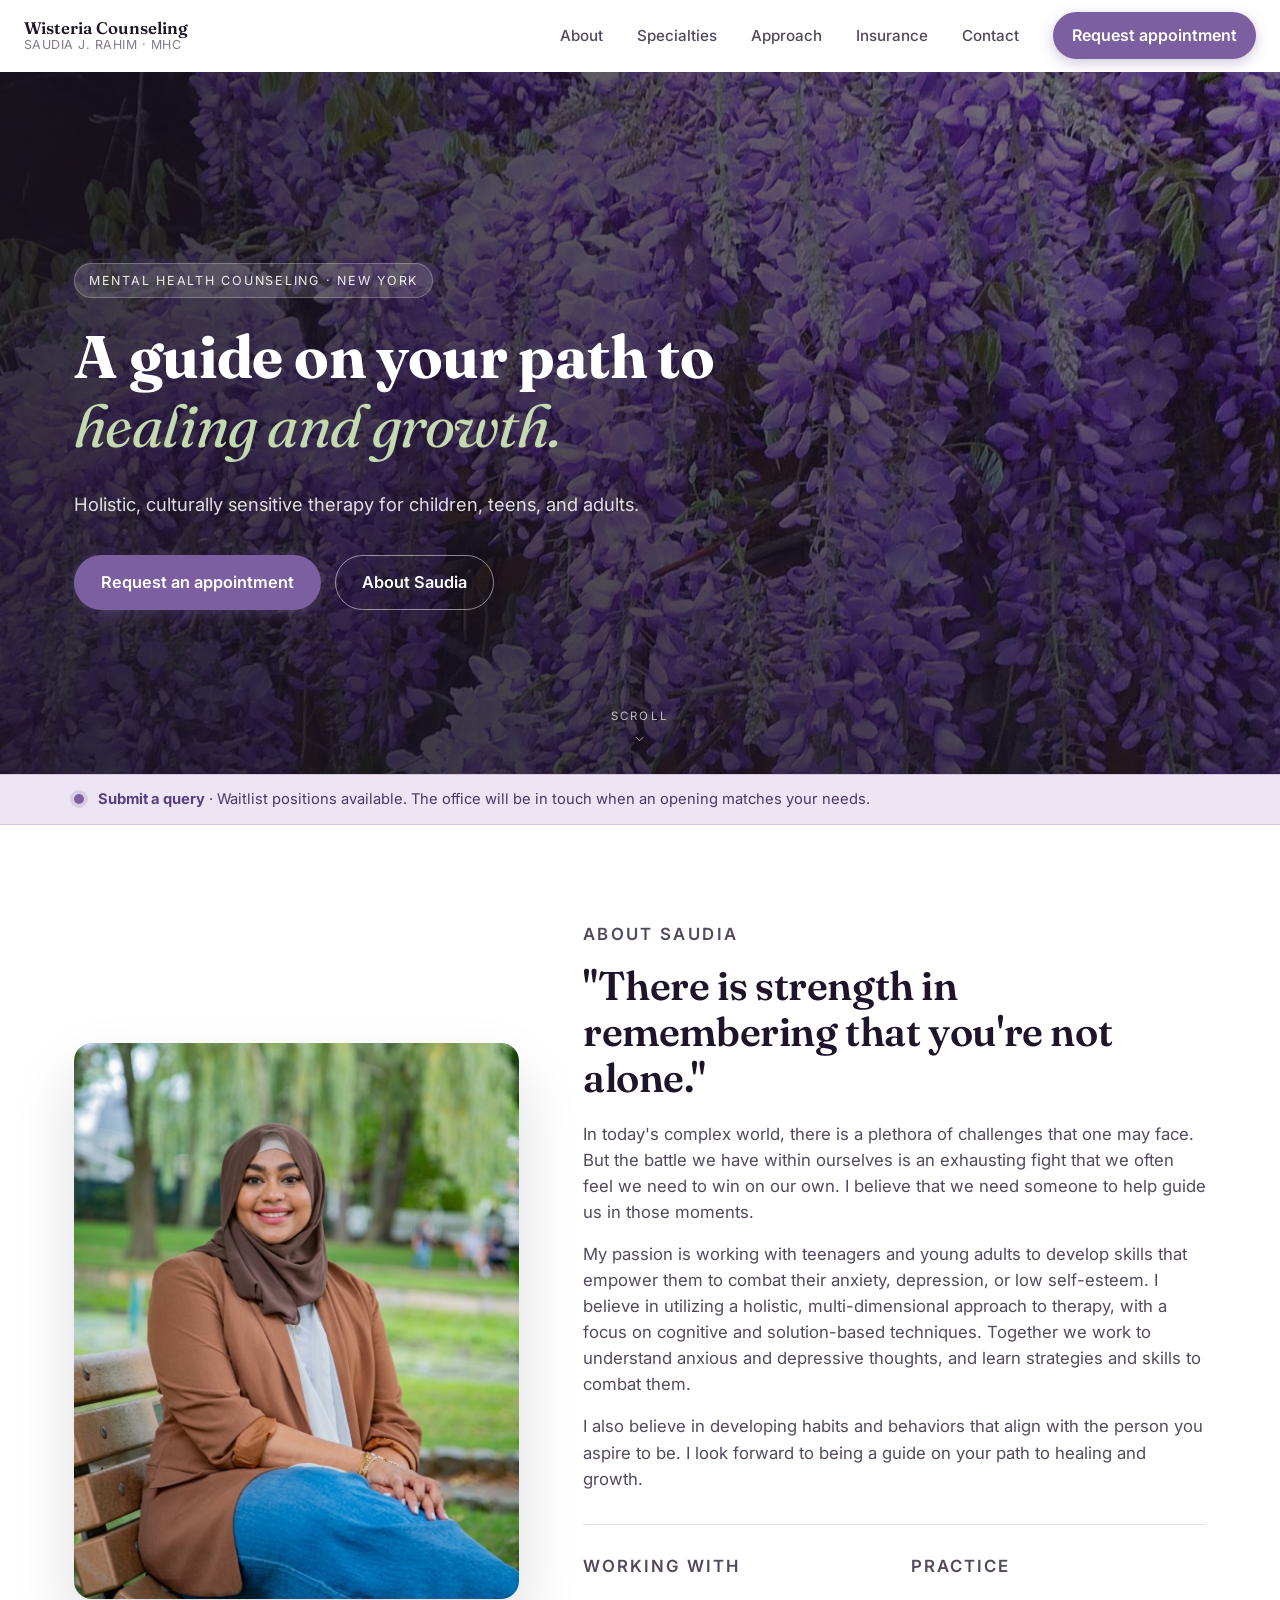
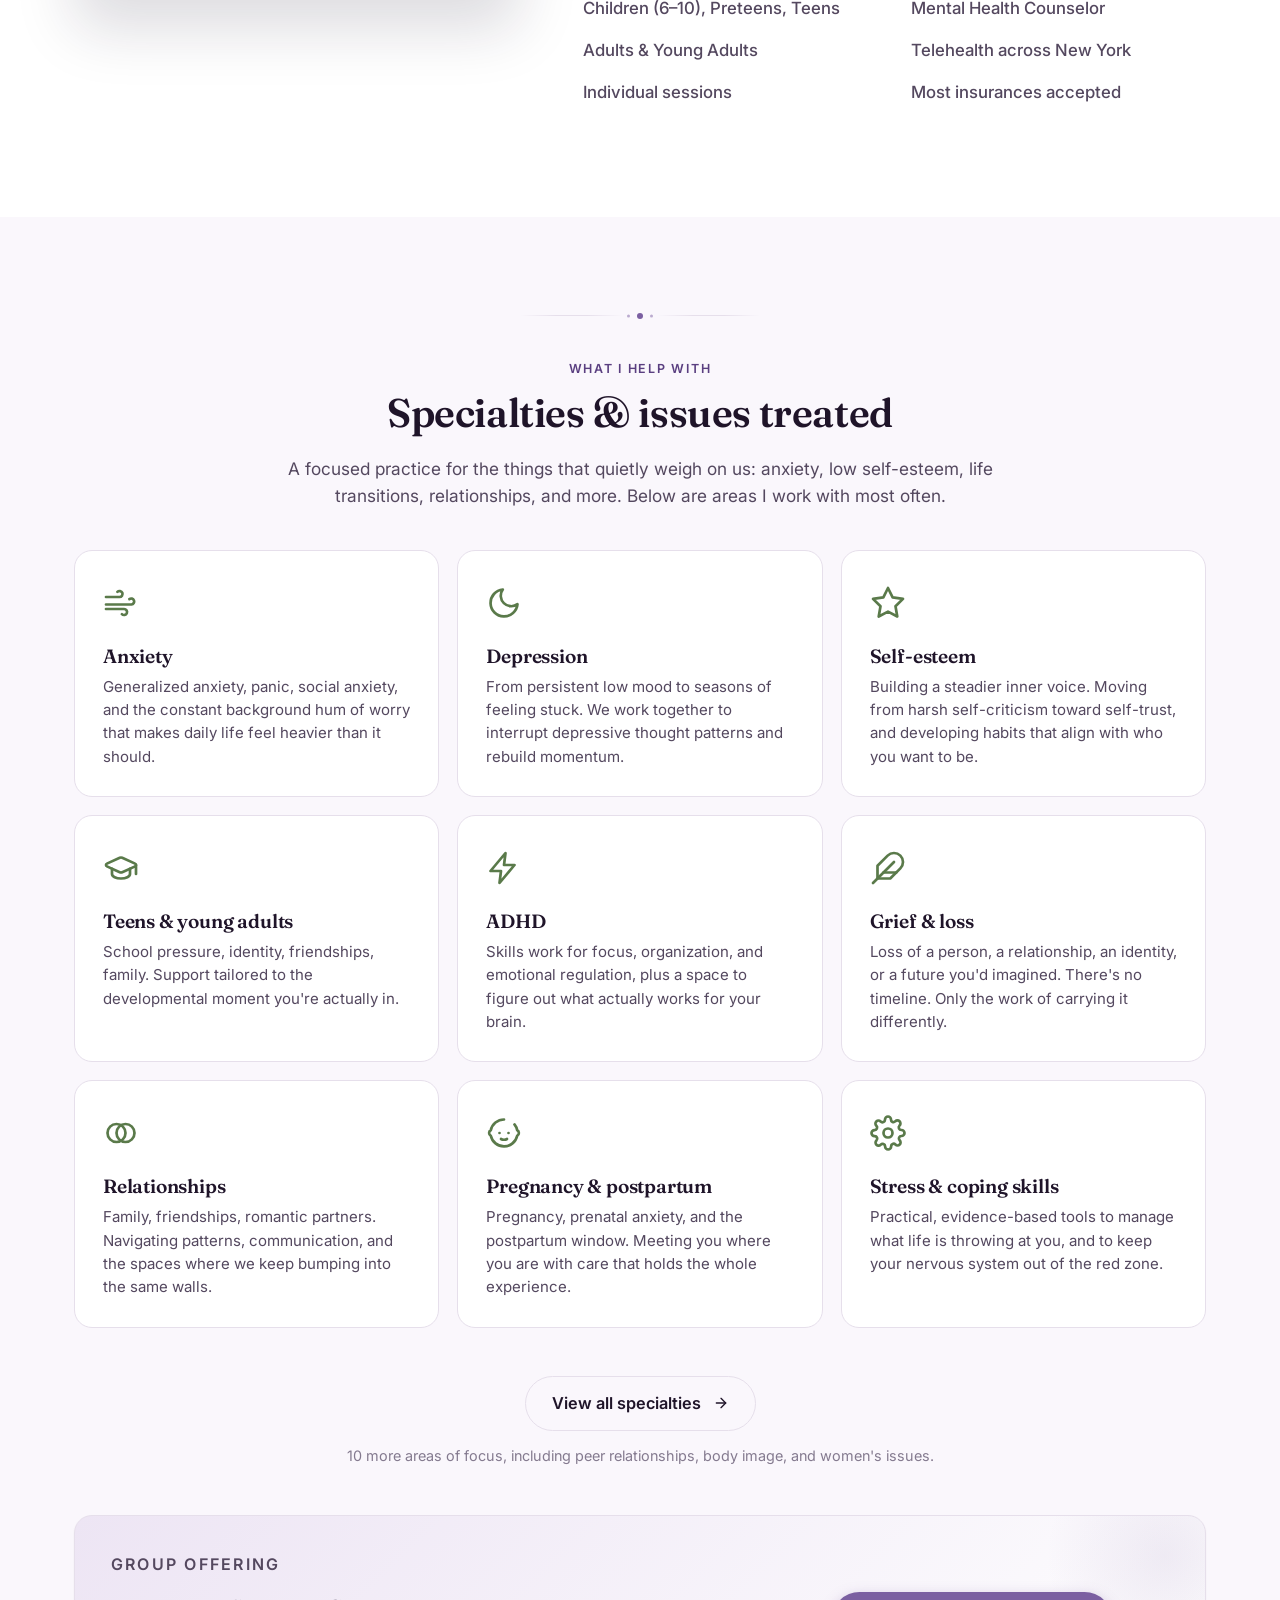
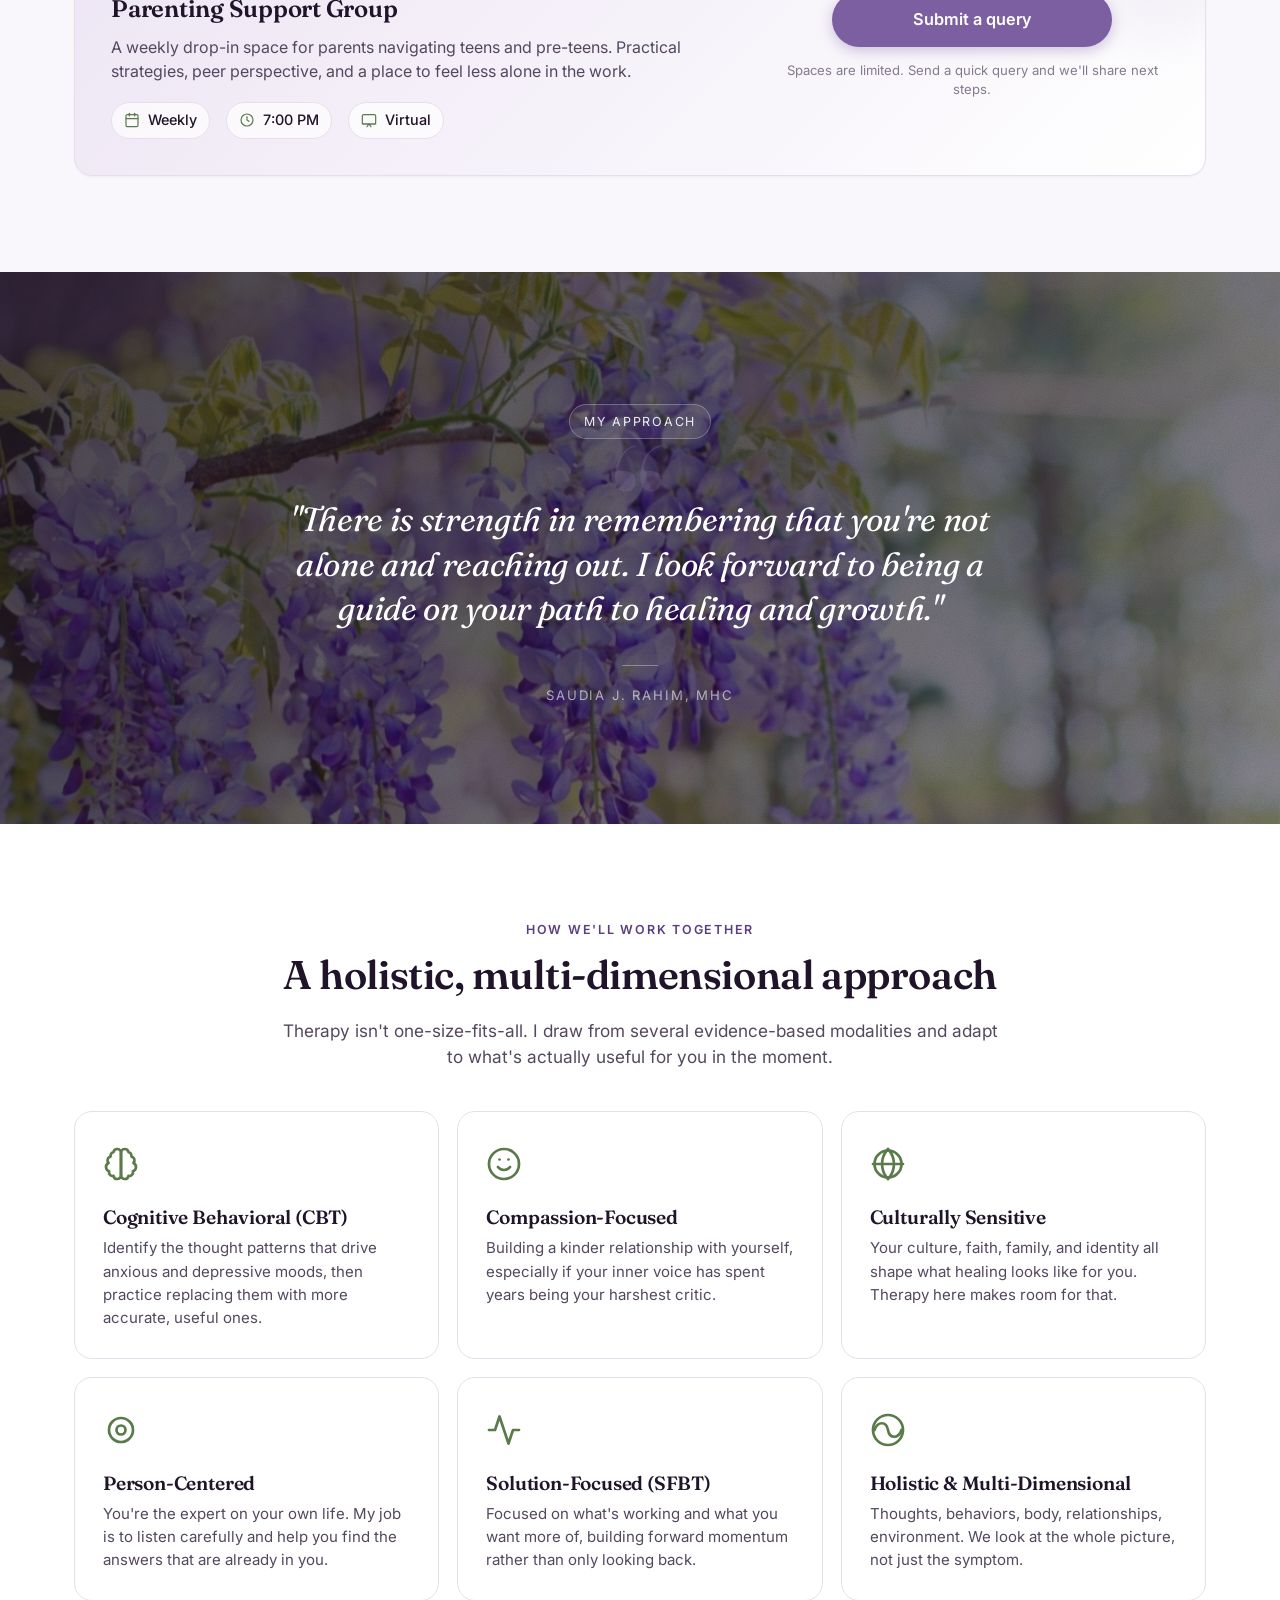
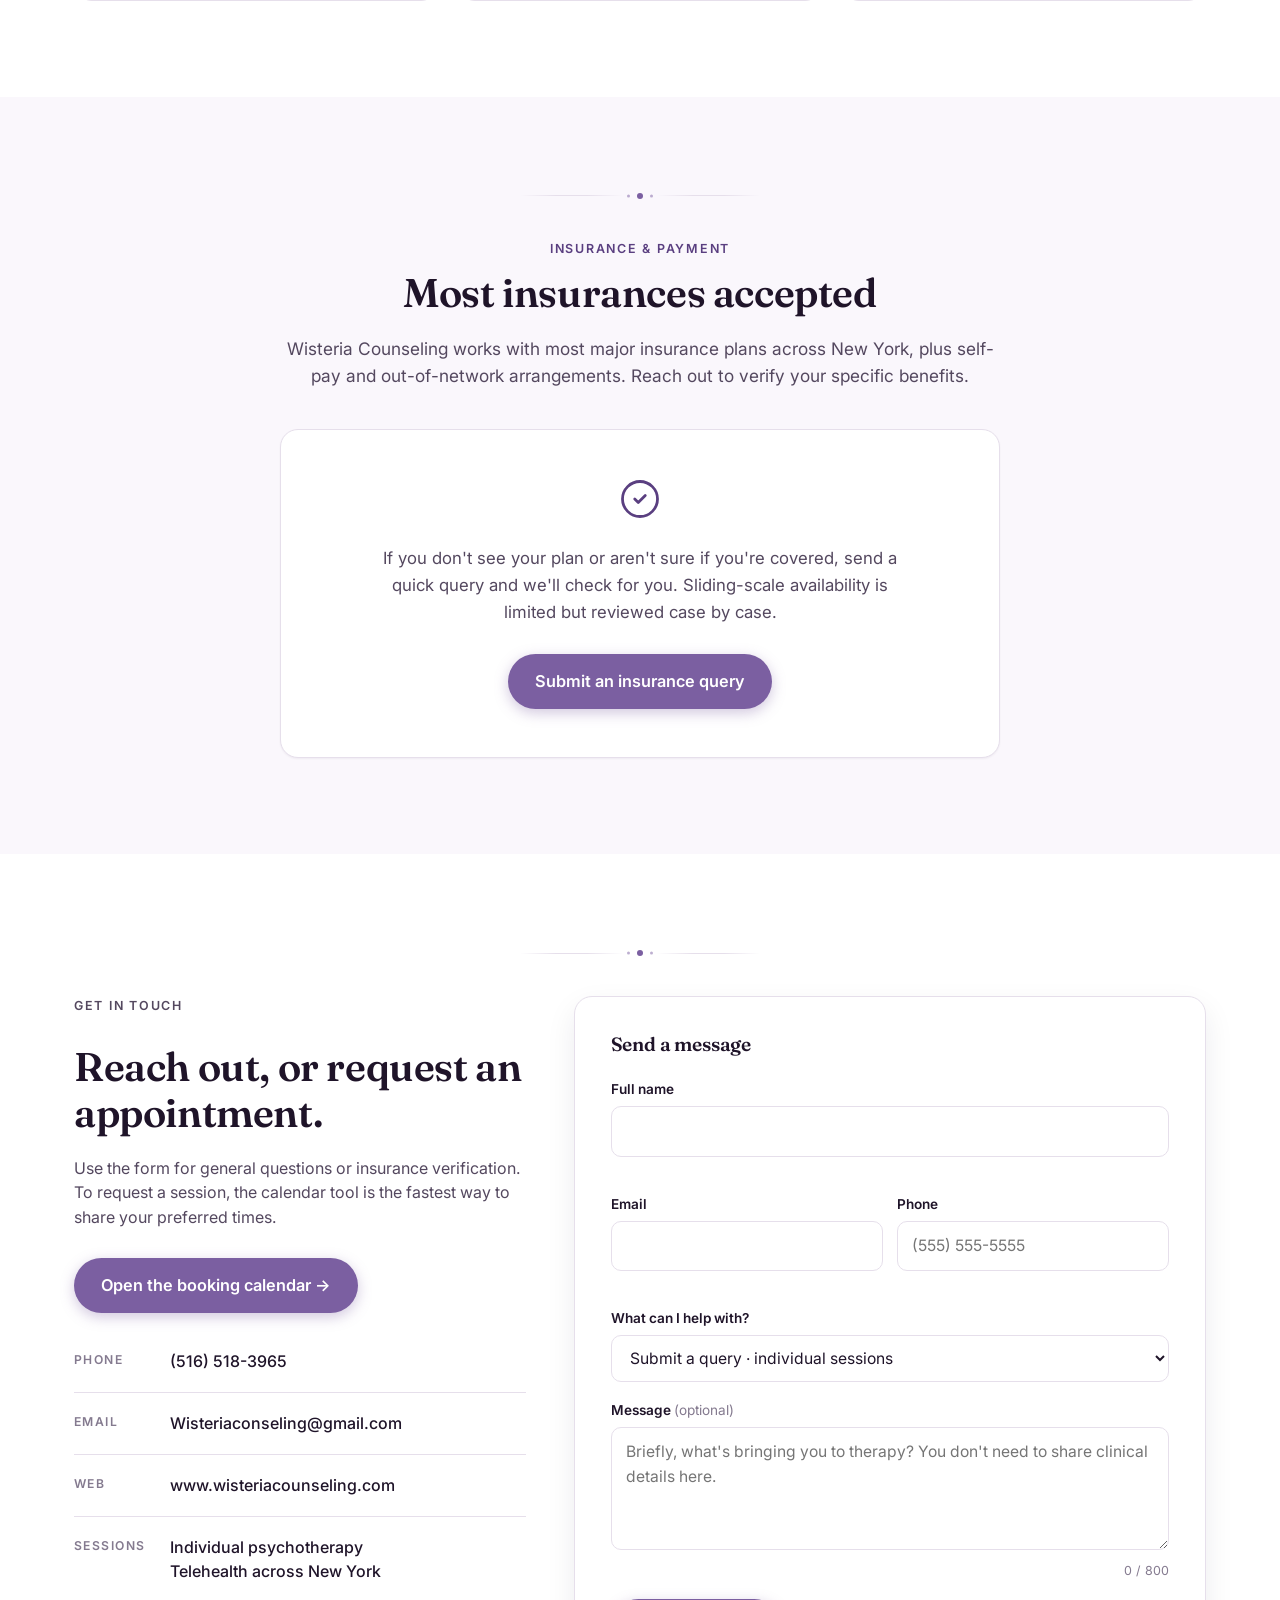
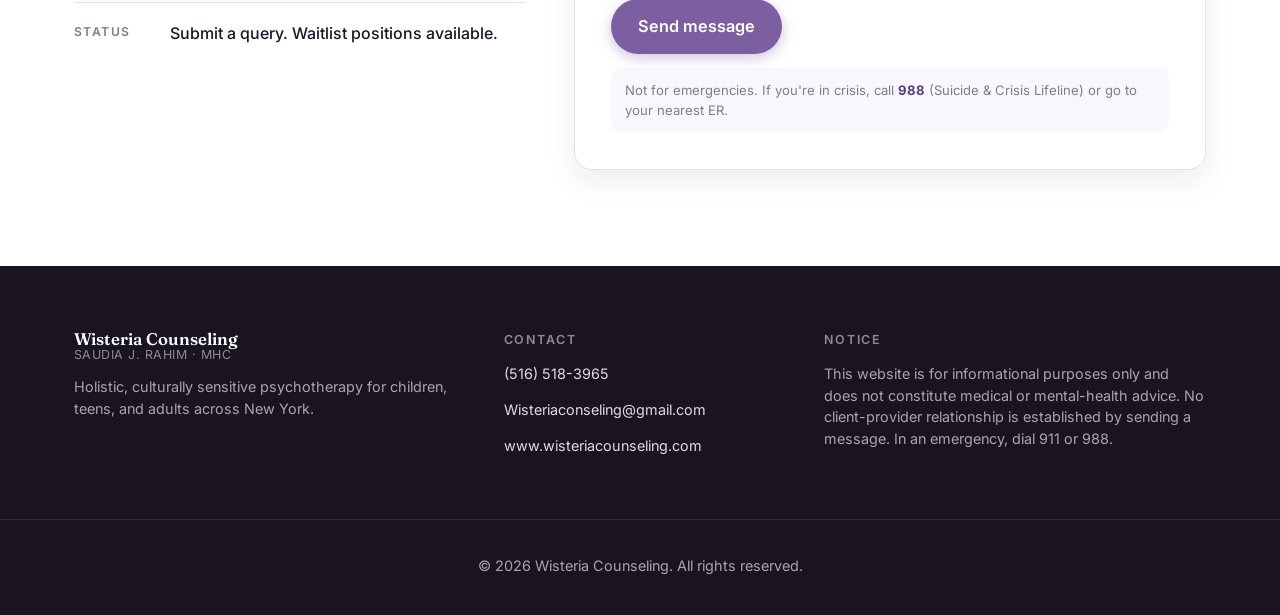
==== commit facfa5e8: "Fix sticky topbar + add elevated scrolled state The .topbar already had `position: sticky` but it wa" ====
--- a/index.html
+++ b/index.html
@@ -463,6 +463,6 @@
     </div>
   </footer>
 
-  <script src="script.js?v=3" defer></script>
+  <script src="script.js?v=4" defer></script>
 </body>
 </html>
--- a/styles.css
+++ b/styles.css
@@ -27,7 +27,9 @@
 }
 
 * { box-sizing: border-box; }
-html { scroll-behavior: smooth; overflow-x: hidden; }
+/* `overflow-x: clip` prevents horizontal scroll without creating a scroll
+   container, so `position: sticky` on .topbar continues to work. */
+html { scroll-behavior: smooth; overflow-x: clip; }
 body {
   margin: 0;
   font-family: 'Inter', system-ui, -apple-system, sans-serif;
@@ -35,7 +37,7 @@
   background: var(--bg);
   line-height: 1.55;
   -webkit-font-smoothing: antialiased;
-  overflow-x: hidden;
+  overflow-x: clip;
 }
 
 /* shared brand selection + focus */
@@ -92,9 +94,22 @@
   position: sticky; top: 0; z-index: 100;
   display: flex; align-items: center; gap: 20px;
   padding: 12px 24px;
-  background: rgba(255,255,255,.85);
-  backdrop-filter: saturate(150%) blur(12px);
-  border-bottom: 1px solid var(--border);
+  background: rgba(255,255,255,.7);
+  backdrop-filter: saturate(160%) blur(14px);
+  -webkit-backdrop-filter: saturate(160%) blur(14px);
+  border-bottom: 1px solid transparent;
+  transition:
+    background .25s ease,
+    border-color .25s ease,
+    box-shadow .25s ease,
+    padding .25s ease;
+}
+.topbar.is-scrolled {
+  background: rgba(255,255,255,.92);
+  border-bottom-color: var(--border);
+  box-shadow: 0 8px 24px -16px rgba(30, 20, 50, .25);
+  padding-top: 10px;
+  padding-bottom: 10px;
 }
 .brand { display: flex; align-items: center; gap: 12px; color: var(--text); text-decoration: none; }
 .brand:hover { text-decoration: none; }
@@ -230,7 +245,6 @@
   min-height: 78vh;
   overflow: hidden;
   display: grid; align-items: center;
-  overflow: hidden;
   color: #fff;
   isolation: isolate;
 }
@@ -247,8 +261,8 @@
 .hero-overlay {
   position: absolute; inset: 0; z-index: -1;
   background:
-    linear-gradient(120deg, rgba(26,20,34,.7) 0%, rgba(26,20,34,.4) 50%, rgba(26,20,34,.15) 100%),
-    linear-gradient(180deg, rgba(26,20,34,.1), rgba(26,20,34,.5));
+    linear-gradient(120deg, rgba(26,20,34,.82) 0%, rgba(26,20,34,.55) 50%, rgba(26,20,34,.3) 100%),
+    linear-gradient(180deg, rgba(26,20,34,.15), rgba(26,20,34,.6));
 }
 .hero-inner {
   max-width: var(--maxw); margin: 0 auto; padding: 96px 24px;
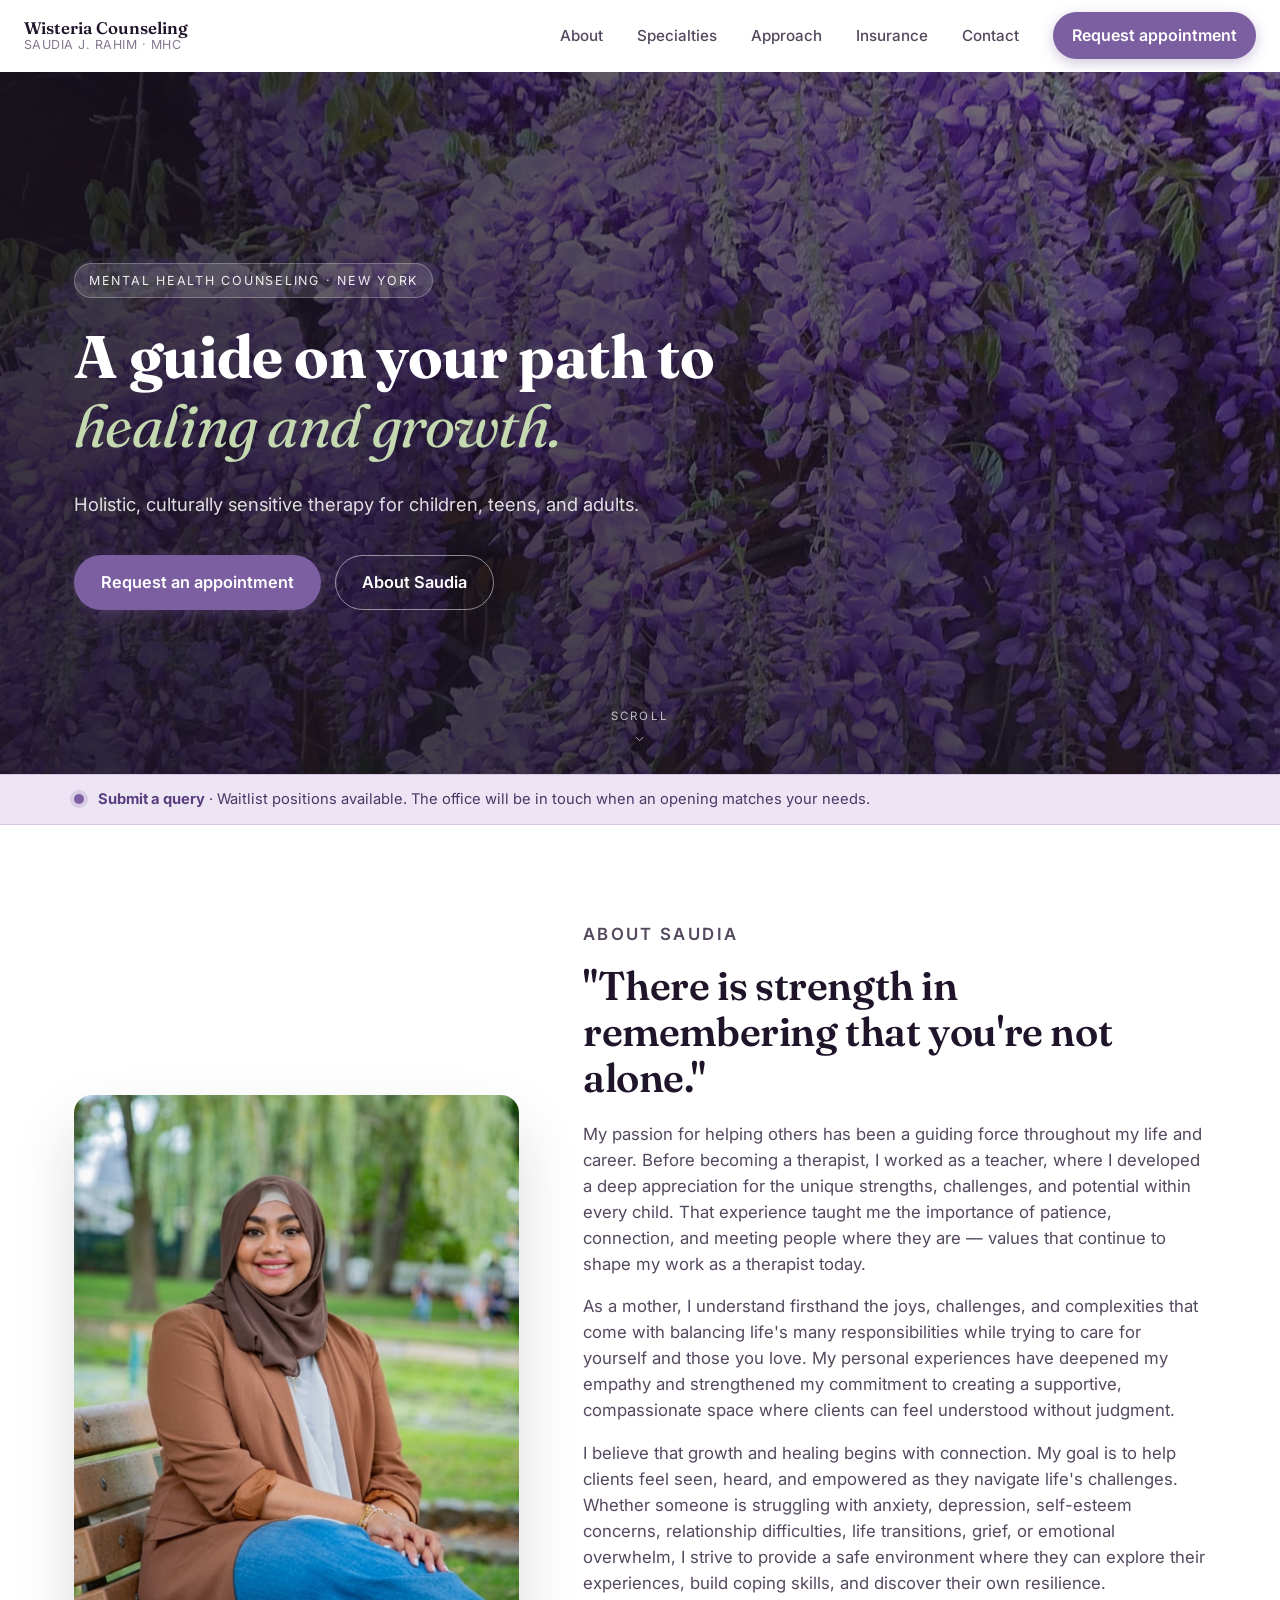
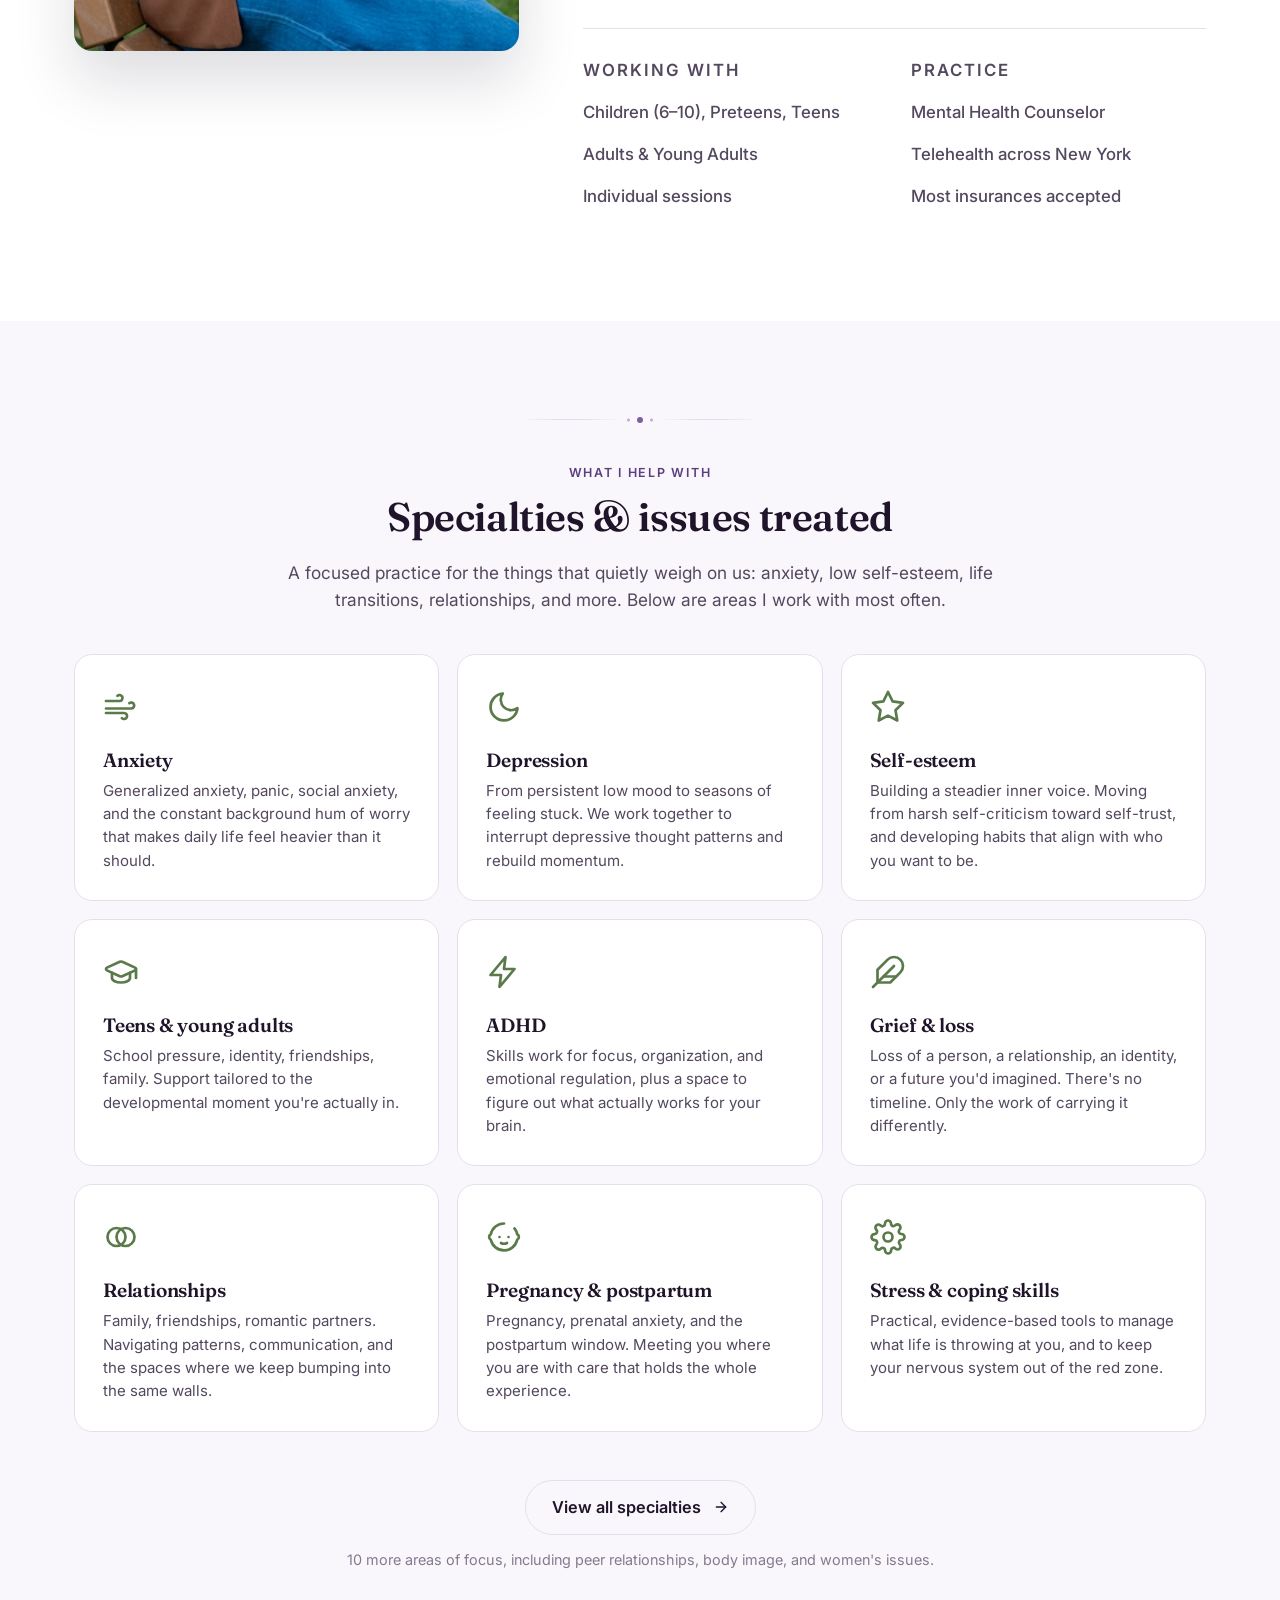
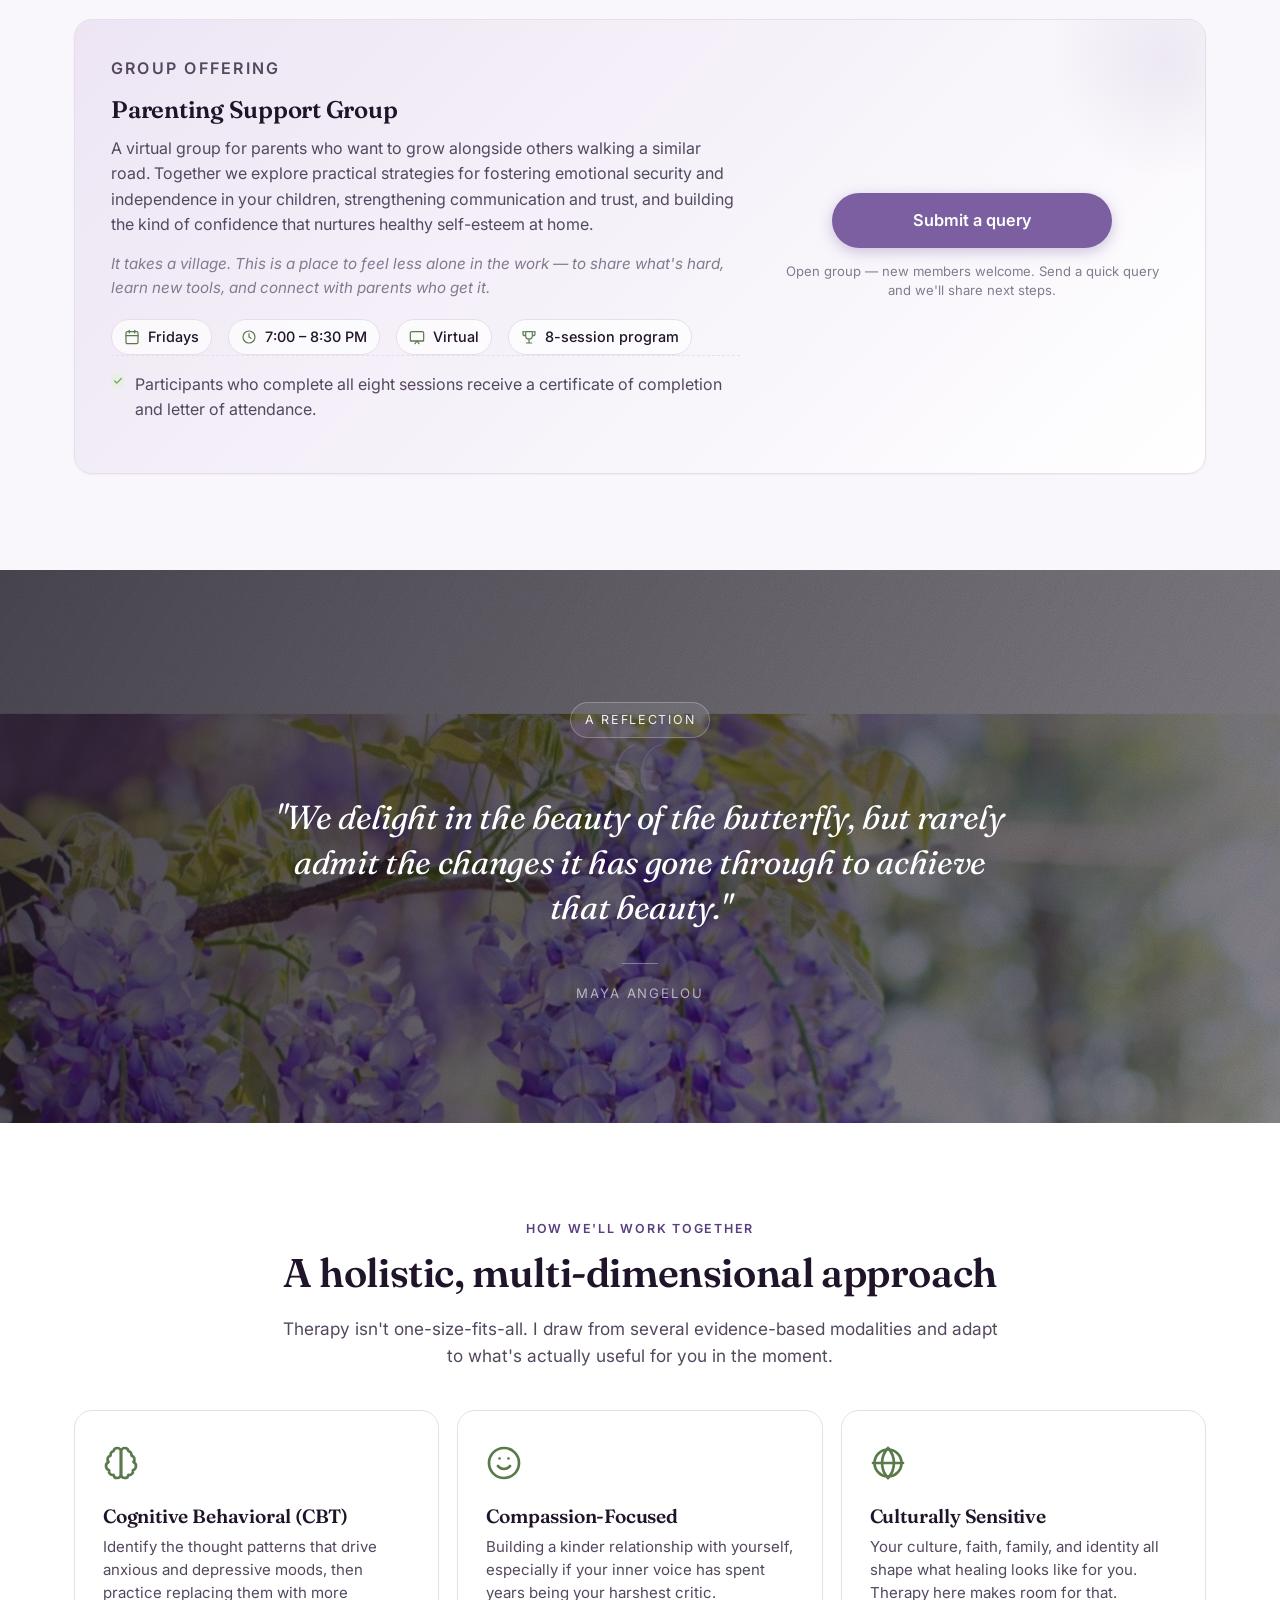
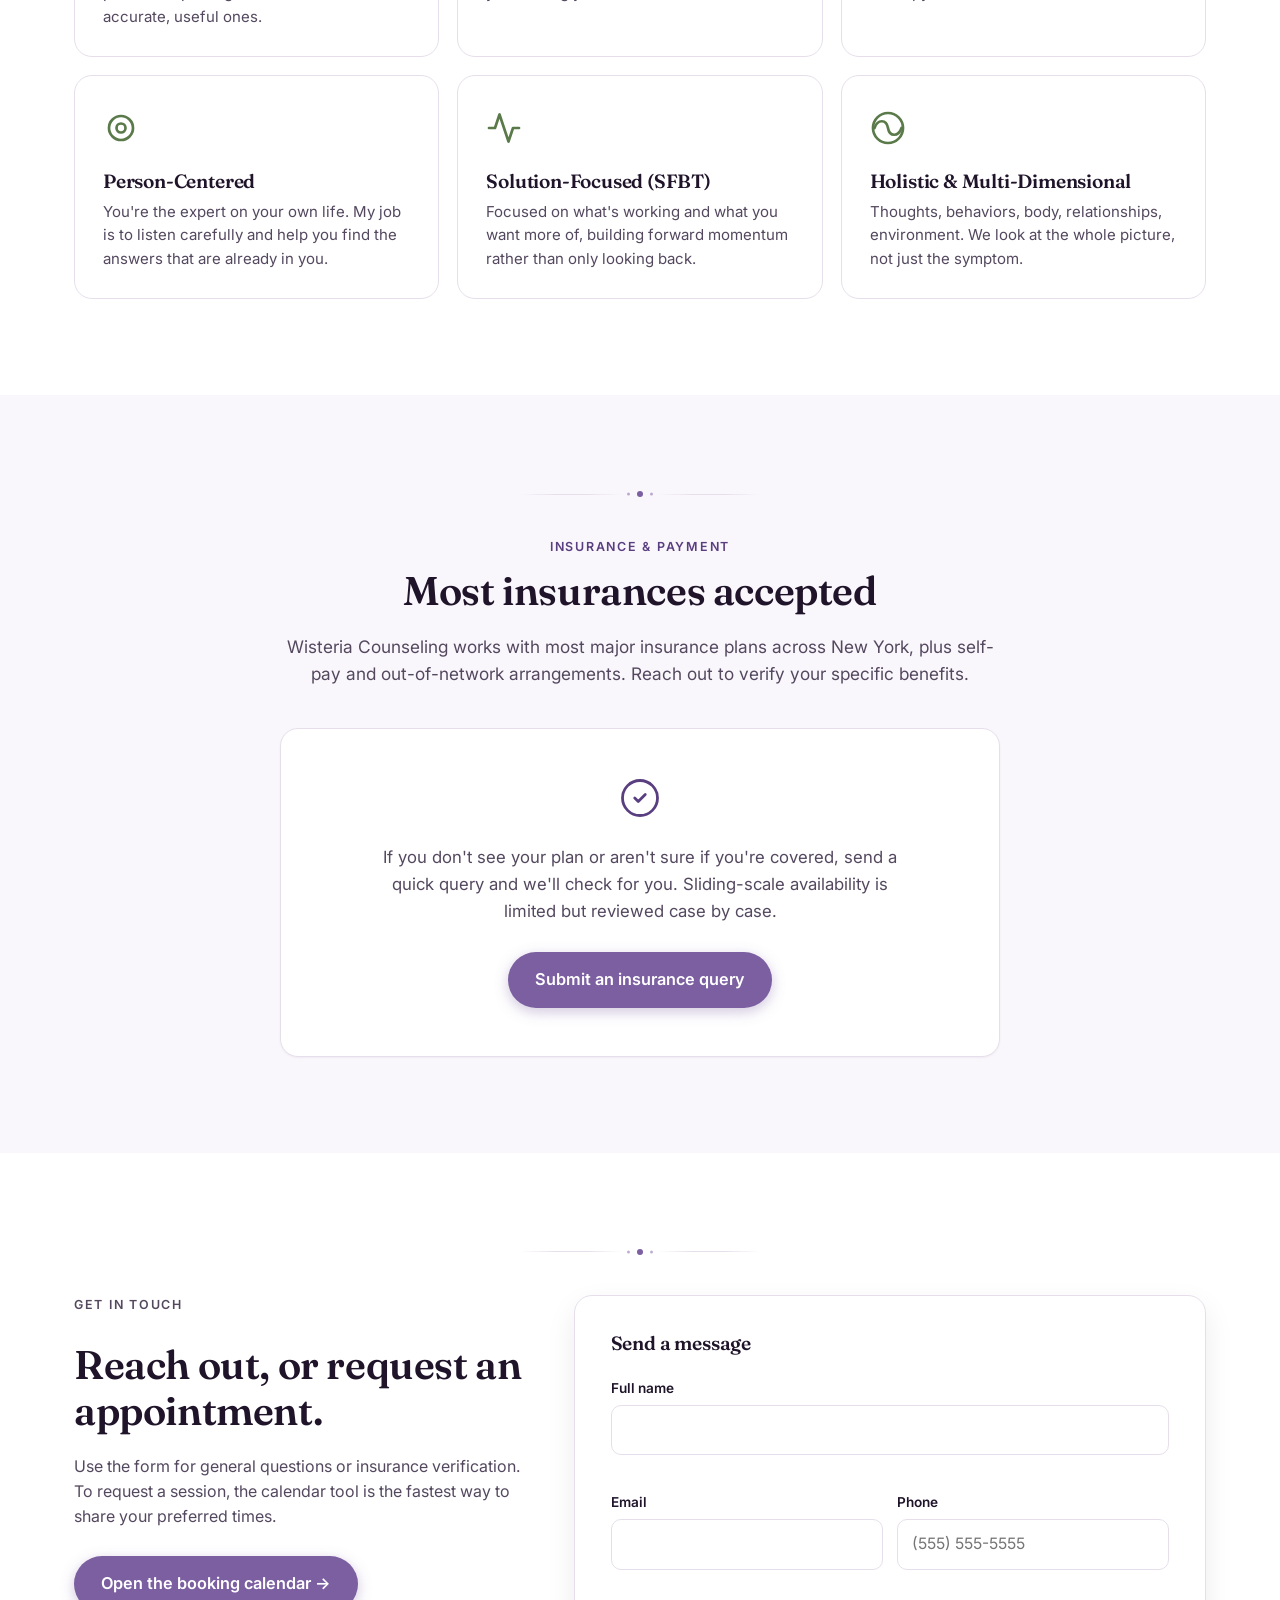
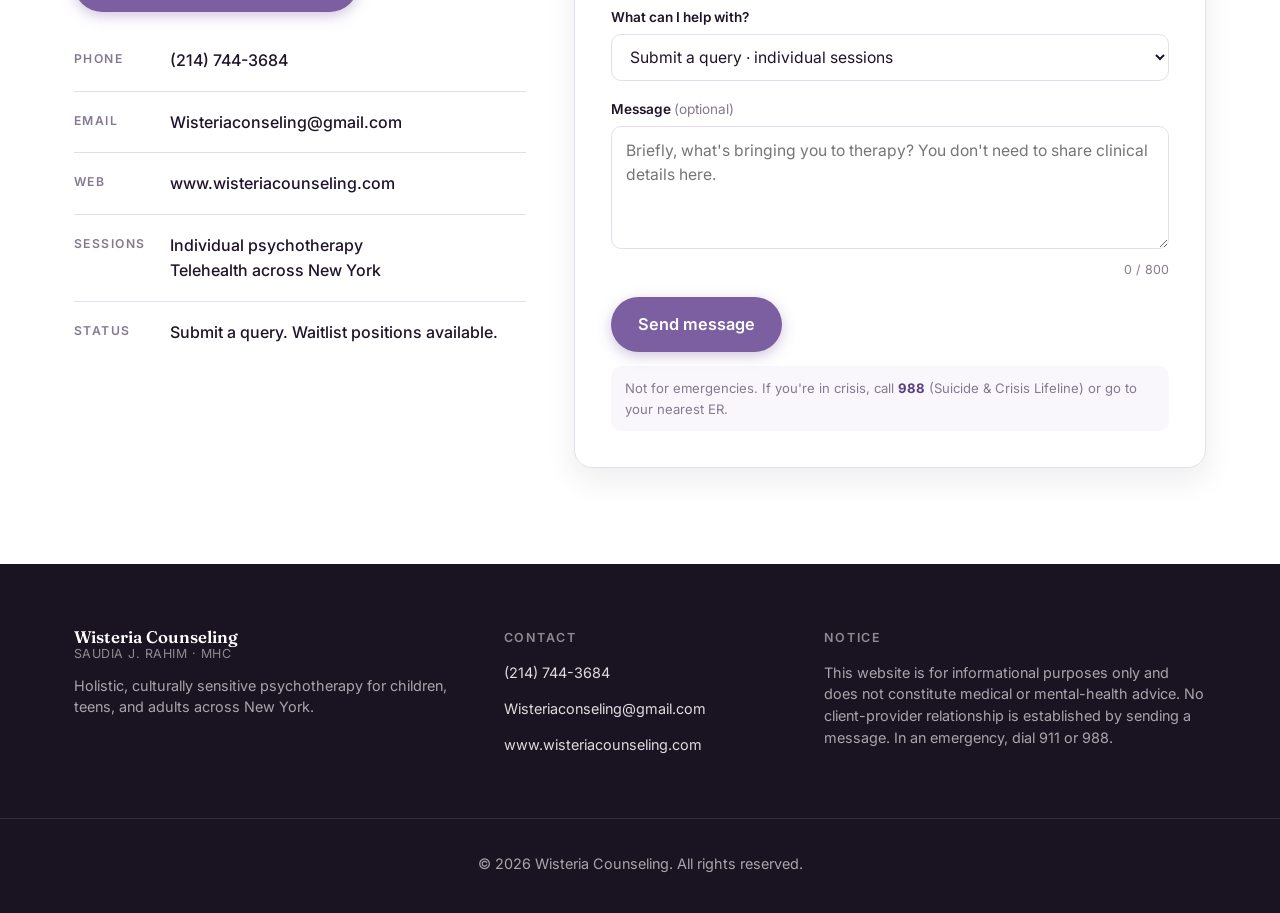
==== commit 8b2a0295: "Update About Me, swap spotlight quote, expand parenting group, new phone - Rewrite About Me with new" ====
--- a/index.html
+++ b/index.html
@@ -4,11 +4,16 @@
   <meta charset="utf-8" />
   <meta name="viewport" content="width=device-width,initial-scale=1" />
   <title>Wisteria Counseling · Saudia J. Rahim, MHC · New York</title>
+  <link rel="icon" href="/favicon.ico" sizes="any" />
+  <link rel="icon" type="image/png" sizes="32x32" href="/images/favicon-32.png" />
+  <link rel="icon" type="image/png" sizes="16x16" href="/images/favicon-16.png" />
+  <link rel="apple-touch-icon" sizes="180x180" href="/images/favicon-180.png" />
+  <meta name="theme-color" content="#7B5FA1" />
   <meta name="description" content="Holistic, culturally sensitive psychotherapy for children, teens, and adults across New York. Cognitive and solution-focused approaches for anxiety, depression, and self-esteem." />
   <link rel="preconnect" href="https://fonts.googleapis.com" />
   <link rel="preconnect" href="https://fonts.gstatic.com" crossorigin />
   <link rel="stylesheet" href="https://fonts.googleapis.com/css2?family=Fraunces:opsz,wght@9..144,400;9..144,600;9..144,700&family=Inter:wght@400;500;600;700&display=swap" />
-  <link rel="stylesheet" href="styles.css?v=3" />
+  <link rel="stylesheet" href="styles.css?v=11" />
   <!-- preload hero LCP image (responsive) -->
   <link rel="preload" as="image" type="image/avif"
         href="images/wisteria-hero-1280.avif"
@@ -98,9 +103,9 @@
       <div class="about-copy reveal">
         <p class="kicker">About Saudia</p>
         <h2>"There is strength in remembering that you're not alone."</h2>
-        <p>In today's complex world, there is a plethora of challenges that one may face. But the battle we have within ourselves is an exhausting fight that we often feel we need to win on our own. I believe that we need someone to help guide us in those moments.</p>
-        <p>My passion is working with teenagers and young adults to develop skills that empower them to combat their anxiety, depression, or low self-esteem. I believe in utilizing a holistic, multi-dimensional approach to therapy, with a focus on cognitive and solution-based techniques. Together we work to understand anxious and depressive thoughts, and learn strategies and skills to combat them.</p>
-        <p>I also believe in developing habits and behaviors that align with the person you aspire to be. I look forward to being a guide on your path to healing and growth.</p>
+        <p>My passion for helping others has been a guiding force throughout my life and career. Before becoming a therapist, I worked as a teacher, where I developed a deep appreciation for the unique strengths, challenges, and potential within every child. That experience taught me the importance of patience, connection, and meeting people where they are — values that continue to shape my work as a therapist today.</p>
+        <p>As a mother, I understand firsthand the joys, challenges, and complexities that come with balancing life's many responsibilities while trying to care for yourself and those you love. My personal experiences have deepened my empathy and strengthened my commitment to creating a supportive, compassionate space where clients can feel understood without judgment.</p>
+        <p>I believe that growth and healing begins with connection. My goal is to help clients feel seen, heard, and empowered as they navigate life's challenges. Whether someone is struggling with anxiety, depression, self-esteem concerns, relationship difficulties, life transitions, grief, or emotional overwhelm, I strive to provide a safe environment where they can explore their experiences, build coping skills, and discover their own resilience.</p>
 
         <div class="creds">
           <div>
@@ -217,25 +222,31 @@
         <div class="featured-svc-meta">
           <p class="kicker">Group offering</p>
           <h3 id="psg-title">Parenting Support Group</h3>
-          <p>A weekly drop-in space for parents navigating teens and pre-teens. Practical strategies, peer perspective, and a place to feel less alone in the work.</p>
+          <p>A virtual group for parents who want to grow alongside others walking a similar road. Together we explore practical strategies for fostering emotional security and independence in your children, strengthening communication and trust, and building the kind of confidence that nurtures healthy self-esteem at home.</p>
+          <p class="featured-svc-sub">It takes a village. This is a place to feel less alone in the work — to share what's hard, learn new tools, and connect with parents who get it.</p>
           <ul class="featured-svc-facts" aria-label="Group details">
             <li>
               <svg viewBox="0 0 24 24" width="16" height="16" fill="none" stroke="currentColor" stroke-width="1.8" stroke-linecap="round" stroke-linejoin="round" aria-hidden="true"><rect x="3" y="4" width="18" height="18" rx="2"/><line x1="16" y1="2" x2="16" y2="6"/><line x1="8" y1="2" x2="8" y2="6"/><line x1="3" y1="10" x2="21" y2="10"/></svg>
-              Weekly
+              Fridays
             </li>
             <li>
               <svg viewBox="0 0 24 24" width="16" height="16" fill="none" stroke="currentColor" stroke-width="1.8" stroke-linecap="round" stroke-linejoin="round" aria-hidden="true"><circle cx="12" cy="12" r="9"/><polyline points="12 7 12 12 15 14"/></svg>
-              7:00 PM
+              7:00 – 8:30 PM
             </li>
             <li>
               <svg viewBox="0 0 24 24" width="16" height="16" fill="none" stroke="currentColor" stroke-width="1.8" stroke-linecap="round" stroke-linejoin="round" aria-hidden="true"><rect x="2" y="4" width="20" height="14" rx="2"/><path d="m9 22 3-4 3 4M2 18h20"/></svg>
               Virtual
             </li>
+            <li>
+              <svg viewBox="0 0 24 24" width="16" height="16" fill="none" stroke="currentColor" stroke-width="1.8" stroke-linecap="round" stroke-linejoin="round" aria-hidden="true"><path d="M12 15c2.8 0 5-2.2 5-5V4H7v6c0 2.8 2.2 5 5 5z"/><path d="M8 21h8M12 15v6M5 4H3v3a3 3 0 0 0 3 3M19 4h2v3a3 3 0 0 1-3 3"/></svg>
+              8-session program
+            </li>
           </ul>
+          <p class="featured-svc-note-soft">Participants who complete all eight sessions receive a certificate of completion and letter of attendance.</p>
         </div>
         <div class="featured-svc-cta">
           <a class="btn btn-primary btn-lg" href="#contact">Submit a query</a>
-          <p class="featured-svc-note">Spaces are limited. Send a quick query and we'll share next steps.</p>
+          <p class="featured-svc-note">Open group — new members welcome. Send a quick query and we'll share next steps.</p>
         </div>
       </aside>
     </div>
@@ -254,10 +265,10 @@
     <div class="spotlight-overlay"></div>
     <div class="grain" aria-hidden="true"></div>
     <div class="spotlight-inner">
-      <p class="eyebrow">My approach</p>
+      <p class="eyebrow">A reflection</p>
       <blockquote>
-        <p>"There is strength in remembering that you're not alone and reaching out. I look forward to being a guide on your path to healing and growth."</p>
-        <footer>Saudia J. Rahim, MHC</footer>
+        <p>"We delight in the beauty of the butterfly, but rarely admit the changes it has gone through to achieve that beauty."</p>
+        <footer>Maya Angelou</footer>
       </blockquote>
     </div>
   </section>
@@ -360,7 +371,7 @@
         <ul class="contact-list">
           <li>
             <span class="ci">Phone</span>
-            <a href="tel:+15165183965">(516) 518-3965</a>
+            <a href="tel:+12147443684">(214) 744-3684</a>
           </li>
           <li>
             <span class="ci">Email</span>
@@ -448,7 +459,7 @@
 
       <div>
         <p class="foot-h">Contact</p>
-        <p class="muted small"><a href="tel:+15165183965">(516) 518-3965</a></p>
+        <p class="muted small"><a href="tel:+12147443684">(214) 744-3684</a></p>
         <p class="muted small"><a href="mailto:Wisteriaconseling@gmail.com">Wisteriaconseling@gmail.com</a></p>
         <p class="muted small"><a href="https://www.wisteriacounseling.com">www.wisteriacounseling.com</a></p>
       </div>
--- a/styles.css
+++ b/styles.css
@@ -657,8 +657,38 @@
 }
 .featured-svc-meta p {
   color: var(--text-2);
-  margin: 0 0 18px;
+  margin: 0 0 14px;
   font-size: 1rem;
+  line-height: 1.6;
+}
+.featured-svc-sub {
+  font-size: .95rem !important;
+  color: var(--text-3) !important;
+  font-style: italic;
+  margin: 0 0 18px !important;
+}
+.featured-svc-note-soft {
+  display: flex;
+  align-items: flex-start;
+  gap: 10px;
+  margin: 18px 0 0;
+  padding-top: 16px;
+  border-top: 1px dashed var(--border);
+  font-size: .82rem;
+  color: var(--text-3);
+  line-height: 1.55;
+}
+.featured-svc-note-soft::before {
+  content: "";
+  flex: 0 0 14px;
+  width: 14px; height: 14px;
+  margin-top: 2px;
+  border-radius: 50%;
+  background: var(--leaf-l, #d8e6cf);
+  background-image: url("data:image/svg+xml;utf8,<svg xmlns='http://www.w3.org/2000/svg' viewBox='0 0 24 24' fill='none' stroke='%237c9e6c' stroke-width='3' stroke-linecap='round' stroke-linejoin='round'><polyline points='20 6 9 17 4 12'/></svg>");
+  background-repeat: no-repeat;
+  background-position: center;
+  background-size: 10px 10px;
 }
 .featured-svc-facts {
   list-style: none; padding: 0; margin: 0;
